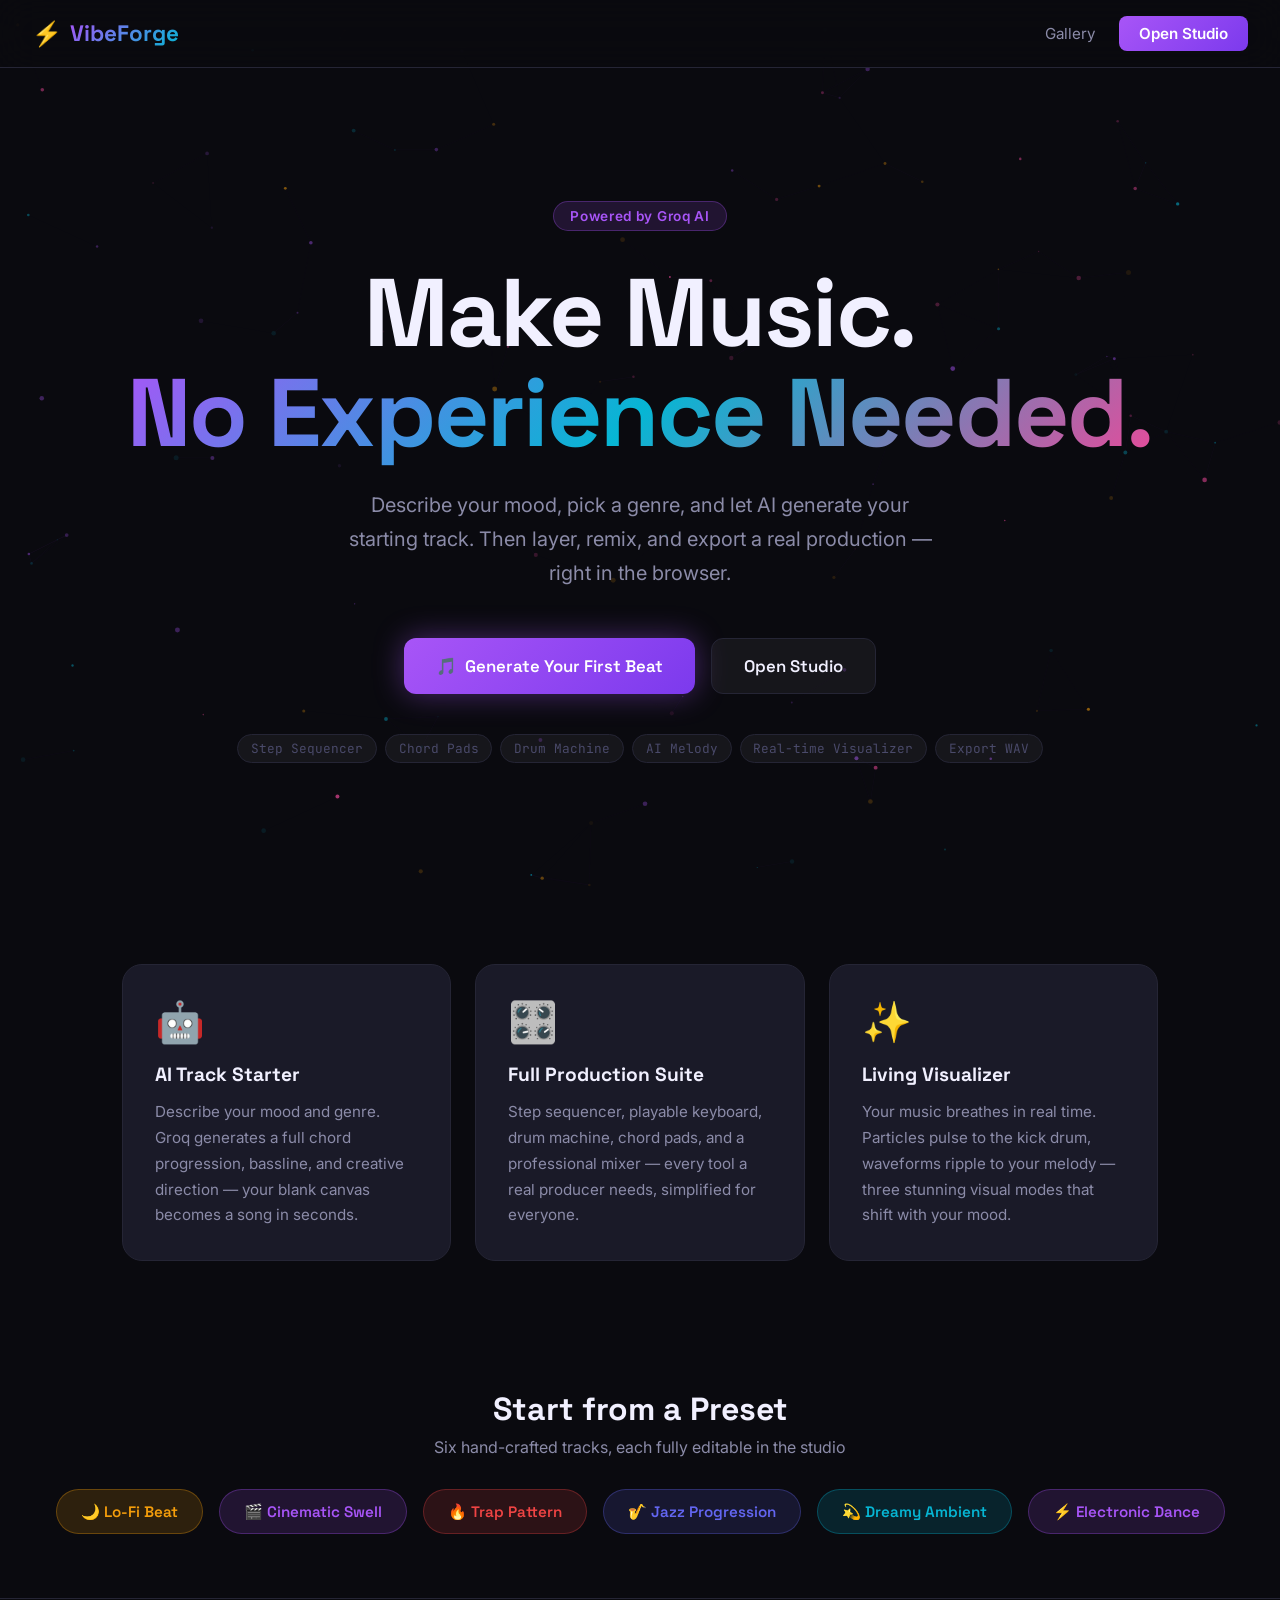
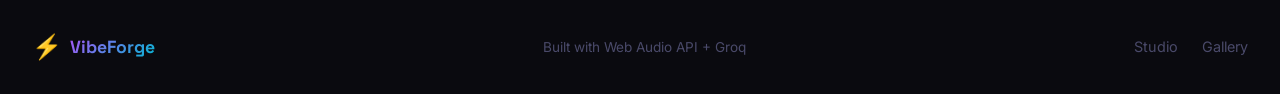
==== index.html @ 4c1724c3 "feat: VibeForge — AI-Powered Music Creation Studio Full browser-based music production environment w" ====
<!DOCTYPE html>
<html lang="en">
<head>
  <meta charset="UTF-8" />
  <meta name="viewport" content="width=device-width, initial-scale=1.0" />
  <title>VibeForge — AI-Powered Music Creation Studio</title>
  <link rel="preconnect" href="https://fonts.googleapis.com" />
  <link rel="preconnect" href="https://fonts.gstatic.com" crossorigin />
  <link href="https://fonts.googleapis.com/css2?family=Space+Grotesk:wght@400;500;600;700&family=Inter:wght@400;500;600&family=JetBrains+Mono:wght@400;600&display=swap" rel="stylesheet" />
  <link rel="stylesheet" href="css/landing.css" />
</head>
<body>
  <canvas id="bg-canvas"></canvas>

  <nav class="navbar">
    <div class="nav-logo">
      <span class="logo-icon">⚡</span>
      <span class="logo-text">VibeForge</span>
    </div>
    <div class="nav-links">
      <a href="gallery.html">Gallery</a>
      <a href="studio.html" class="btn-nav">Open Studio</a>
    </div>
  </nav>

  <section class="hero">
    <div class="hero-badge">Powered by Groq AI</div>
    <h1 class="hero-title">
      Make Music.<br/>
      <span class="gradient-text">No Experience Needed.</span>
    </h1>
    <p class="hero-subtitle">
      Describe your mood, pick a genre, and let AI generate your starting track.
      Then layer, remix, and export a real production — right in the browser.
    </p>
    <div class="hero-cta">
      <a href="studio.html?autoGenerate=true" class="btn-primary pulse-btn">
        <span class="btn-icon">🎵</span>
        Generate Your First Beat
      </a>
      <a href="studio.html" class="btn-secondary">Open Studio</a>
    </div>
    <div class="hero-tags">
      <span class="tag">Step Sequencer</span>
      <span class="tag">Chord Pads</span>
      <span class="tag">Drum Machine</span>
      <span class="tag">AI Melody</span>
      <span class="tag">Real-time Visualizer</span>
      <span class="tag">Export WAV</span>
    </div>
  </section>

  <section class="features">
    <div class="feature-card" data-delay="0">
      <div class="feature-icon">🤖</div>
      <h3>AI Track Starter</h3>
      <p>Describe your mood and genre. Groq generates a full chord progression, bassline, and creative direction — your blank canvas becomes a song in seconds.</p>
    </div>
    <div class="feature-card" data-delay="100">
      <div class="feature-icon">🎛️</div>
      <h3>Full Production Suite</h3>
      <p>Step sequencer, playable keyboard, drum machine, chord pads, and a professional mixer — every tool a real producer needs, simplified for everyone.</p>
    </div>
    <div class="feature-card" data-delay="200">
      <div class="feature-icon">✨</div>
      <h3>Living Visualizer</h3>
      <p>Your music breathes in real time. Particles pulse to the kick drum, waveforms ripple to your melody — three stunning visual modes that shift with your mood.</p>
    </div>
  </section>

  <section class="presets-preview">
    <h2>Start from a Preset</h2>
    <p class="section-sub">Six hand-crafted tracks, each fully editable in the studio</p>
    <div class="preset-pills">
      <a href="studio.html?preset=lofi" class="preset-pill amber">🌙 Lo-Fi Beat</a>
      <a href="studio.html?preset=cinematic" class="preset-pill violet">🎬 Cinematic Swell</a>
      <a href="studio.html?preset=trap" class="preset-pill red">🔥 Trap Pattern</a>
      <a href="studio.html?preset=jazz" class="preset-pill indigo">🎷 Jazz Progression</a>
      <a href="studio.html?preset=dreamy" class="preset-pill cyan">💫 Dreamy Ambient</a>
      <a href="studio.html?preset=edm" class="preset-pill purple">⚡ Electronic Dance</a>
    </div>
  </section>

  <footer class="footer">
    <div class="footer-logo">
      <span class="logo-icon">⚡</span>
      <span class="logo-text">VibeForge</span>
    </div>
    <p>Built with Web Audio API + Groq</p>
    <div class="footer-links">
      <a href="studio.html">Studio</a>
      <a href="gallery.html">Gallery</a>
    </div>
  </footer>

  <script src="js/landing.js"></script>
</body>
</html>
---- css/landing.css ----
:root {
  --bg-primary: #0A0A0F;
  --bg-surface: #12121A;
  --bg-elevated: #1A1A28;
  --border: #252535;
  --accent-purple: #A855F7;
  --accent-cyan: #06B6D4;
  --accent-amber: #F59E0B;
  --accent-pink: #EC4899;
  --text-primary: #F1F0FF;
  --text-secondary: #8B8BA8;
  --text-muted: #4A4A6A;
  --font-display: 'Space Grotesk', sans-serif;
  --font-body: 'Inter', sans-serif;
  --font-mono: 'JetBrains Mono', monospace;
}

* { margin: 0; padding: 0; box-sizing: border-box; }

html { scroll-behavior: smooth; }

body {
  font-family: var(--font-body);
  background: var(--bg-primary);
  color: var(--text-primary);
  min-height: 100vh;
  overflow-x: hidden;
}

#bg-canvas {
  position: fixed;
  inset: 0;
  z-index: 0;
  pointer-events: none;
}

/* NAVBAR */
.navbar {
  position: fixed;
  top: 0; left: 0; right: 0;
  z-index: 100;
  display: flex;
  align-items: center;
  justify-content: space-between;
  padding: 1rem 2rem;
  background: rgba(10,10,15,0.7);
  backdrop-filter: blur(20px);
  border-bottom: 1px solid var(--border);
}

.nav-logo {
  display: flex;
  align-items: center;
  gap: 0.5rem;
  font-family: var(--font-display);
  font-size: 1.4rem;
  font-weight: 700;
  color: var(--text-primary);
  text-decoration: none;
}

.logo-icon { font-size: 1.5rem; }
.logo-text { background: linear-gradient(135deg, var(--accent-purple), var(--accent-cyan)); -webkit-background-clip: text; -webkit-text-fill-color: transparent; background-clip: text; }

.nav-links {
  display: flex;
  align-items: center;
  gap: 1.5rem;
}

.nav-links a {
  color: var(--text-secondary);
  text-decoration: none;
  font-size: 0.95rem;
  transition: color 0.2s;
}

.nav-links a:hover { color: var(--text-primary); }

.btn-nav {
  background: linear-gradient(135deg, var(--accent-purple), #7C3AED) !important;
  color: white !important;
  padding: 0.5rem 1.25rem;
  border-radius: 8px;
  font-weight: 600;
  transition: opacity 0.2s, transform 0.2s !important;
}

.btn-nav:hover { opacity: 0.9; transform: translateY(-1px); }

/* HERO */
.hero {
  position: relative;
  z-index: 1;
  min-height: 100vh;
  display: flex;
  flex-direction: column;
  align-items: center;
  justify-content: center;
  text-align: center;
  padding: 8rem 2rem 4rem;
}

.hero-badge {
  display: inline-flex;
  align-items: center;
  gap: 0.4rem;
  background: rgba(168,85,247,0.15);
  border: 1px solid rgba(168,85,247,0.3);
  color: var(--accent-purple);
  padding: 0.35rem 1rem;
  border-radius: 100px;
  font-size: 0.85rem;
  font-weight: 600;
  margin-bottom: 2rem;
  letter-spacing: 0.05em;
}

.hero-title {
  font-family: var(--font-display);
  font-size: clamp(3rem, 8vw, 6rem);
  font-weight: 700;
  line-height: 1.05;
  margin-bottom: 1.5rem;
  letter-spacing: -0.02em;
}

.gradient-text {
  background: linear-gradient(135deg, var(--accent-purple) 0%, var(--accent-cyan) 50%, var(--accent-pink) 100%);
  -webkit-background-clip: text;
  -webkit-text-fill-color: transparent;
  background-clip: text;
}

.hero-subtitle {
  font-size: clamp(1rem, 2.5vw, 1.25rem);
  color: var(--text-secondary);
  max-width: 600px;
  line-height: 1.7;
  margin-bottom: 3rem;
}

.hero-cta {
  display: flex;
  gap: 1rem;
  flex-wrap: wrap;
  justify-content: center;
  margin-bottom: 2.5rem;
}

.btn-primary {
  display: inline-flex;
  align-items: center;
  gap: 0.5rem;
  background: linear-gradient(135deg, var(--accent-purple), #7C3AED);
  color: white;
  text-decoration: none;
  padding: 1rem 2rem;
  border-radius: 12px;
  font-size: 1.05rem;
  font-weight: 600;
  font-family: var(--font-display);
  transition: transform 0.2s, box-shadow 0.2s;
  box-shadow: 0 0 30px rgba(168,85,247,0.4);
}

.btn-primary:hover {
  transform: translateY(-2px);
  box-shadow: 0 0 50px rgba(168,85,247,0.6);
}

.pulse-btn {
  animation: pulse-glow 2s infinite;
}

@keyframes pulse-glow {
  0%, 100% { box-shadow: 0 0 30px rgba(168,85,247,0.4); }
  50% { box-shadow: 0 0 60px rgba(168,85,247,0.7); }
}

.btn-secondary {
  display: inline-flex;
  align-items: center;
  gap: 0.5rem;
  background: rgba(255,255,255,0.05);
  border: 1px solid var(--border);
  color: var(--text-primary);
  text-decoration: none;
  padding: 1rem 2rem;
  border-radius: 12px;
  font-size: 1.05rem;
  font-weight: 600;
  font-family: var(--font-display);
  transition: background 0.2s, border-color 0.2s;
}

.btn-secondary:hover {
  background: rgba(255,255,255,0.08);
  border-color: var(--accent-purple);
}

.hero-tags {
  display: flex;
  flex-wrap: wrap;
  gap: 0.5rem;
  justify-content: center;
}

.tag {
  background: rgba(255,255,255,0.05);
  border: 1px solid var(--border);
  color: var(--text-muted);
  padding: 0.3rem 0.8rem;
  border-radius: 100px;
  font-size: 0.8rem;
  font-family: var(--font-mono);
}

/* FEATURES */
.features {
  position: relative;
  z-index: 1;
  display: grid;
  grid-template-columns: repeat(auto-fit, minmax(280px, 1fr));
  gap: 1.5rem;
  max-width: 1100px;
  margin: 0 auto;
  padding: 4rem 2rem;
}

.feature-card {
  background: var(--bg-elevated);
  border: 1px solid var(--border);
  border-radius: 20px;
  padding: 2rem;
  transition: transform 0.3s, border-color 0.3s;
  animation: fadeUp 0.6s ease both;
}

.feature-card:hover {
  transform: translateY(-4px);
  border-color: var(--accent-purple);
}

.feature-icon {
  font-size: 2.5rem;
  margin-bottom: 1rem;
}

.feature-card h3 {
  font-family: var(--font-display);
  font-size: 1.2rem;
  font-weight: 700;
  margin-bottom: 0.75rem;
  color: var(--text-primary);
}

.feature-card p {
  color: var(--text-secondary);
  line-height: 1.7;
  font-size: 0.95rem;
}

/* PRESETS */
.presets-preview {
  position: relative;
  z-index: 1;
  text-align: center;
  padding: 4rem 2rem;
}

.presets-preview h2 {
  font-family: var(--font-display);
  font-size: 2rem;
  font-weight: 700;
  margin-bottom: 0.5rem;
}

.section-sub {
  color: var(--text-secondary);
  margin-bottom: 2rem;
}

.preset-pills {
  display: flex;
  flex-wrap: wrap;
  gap: 1rem;
  justify-content: center;
}

.preset-pill {
  text-decoration: none;
  padding: 0.75rem 1.5rem;
  border-radius: 100px;
  font-weight: 600;
  font-family: var(--font-display);
  border: 1px solid transparent;
  transition: transform 0.2s, box-shadow 0.2s;
  font-size: 0.95rem;
}

.preset-pill:hover { transform: translateY(-2px); }

.preset-pill.amber { background: rgba(245,158,11,0.15); border-color: rgba(245,158,11,0.3); color: #F59E0B; }
.preset-pill.violet { background: rgba(168,85,247,0.15); border-color: rgba(168,85,247,0.3); color: var(--accent-purple); }
.preset-pill.red { background: rgba(239,68,68,0.15); border-color: rgba(239,68,68,0.3); color: #EF4444; }
.preset-pill.indigo { background: rgba(99,102,241,0.15); border-color: rgba(99,102,241,0.3); color: #6366F1; }
.preset-pill.cyan { background: rgba(6,182,212,0.15); border-color: rgba(6,182,212,0.3); color: var(--accent-cyan); }
.preset-pill.purple { background: rgba(168,85,247,0.15); border-color: rgba(168,85,247,0.3); color: var(--accent-purple); }

/* FOOTER */
.footer {
  position: relative;
  z-index: 1;
  border-top: 1px solid var(--border);
  padding: 2rem;
  display: flex;
  align-items: center;
  justify-content: space-between;
  flex-wrap: wrap;
  gap: 1rem;
}

.footer-logo {
  display: flex;
  align-items: center;
  gap: 0.5rem;
  font-family: var(--font-display);
  font-weight: 700;
  font-size: 1.1rem;
}

.footer p { color: var(--text-muted); font-size: 0.85rem; }

.footer-links {
  display: flex;
  gap: 1.5rem;
}

.footer-links a {
  color: var(--text-muted);
  text-decoration: none;
  font-size: 0.9rem;
  transition: color 0.2s;
}

.footer-links a:hover { color: var(--text-primary); }

@keyframes fadeUp {
  from { opacity: 0; transform: translateY(20px); }
  to { opacity: 1; transform: translateY(0); }
}
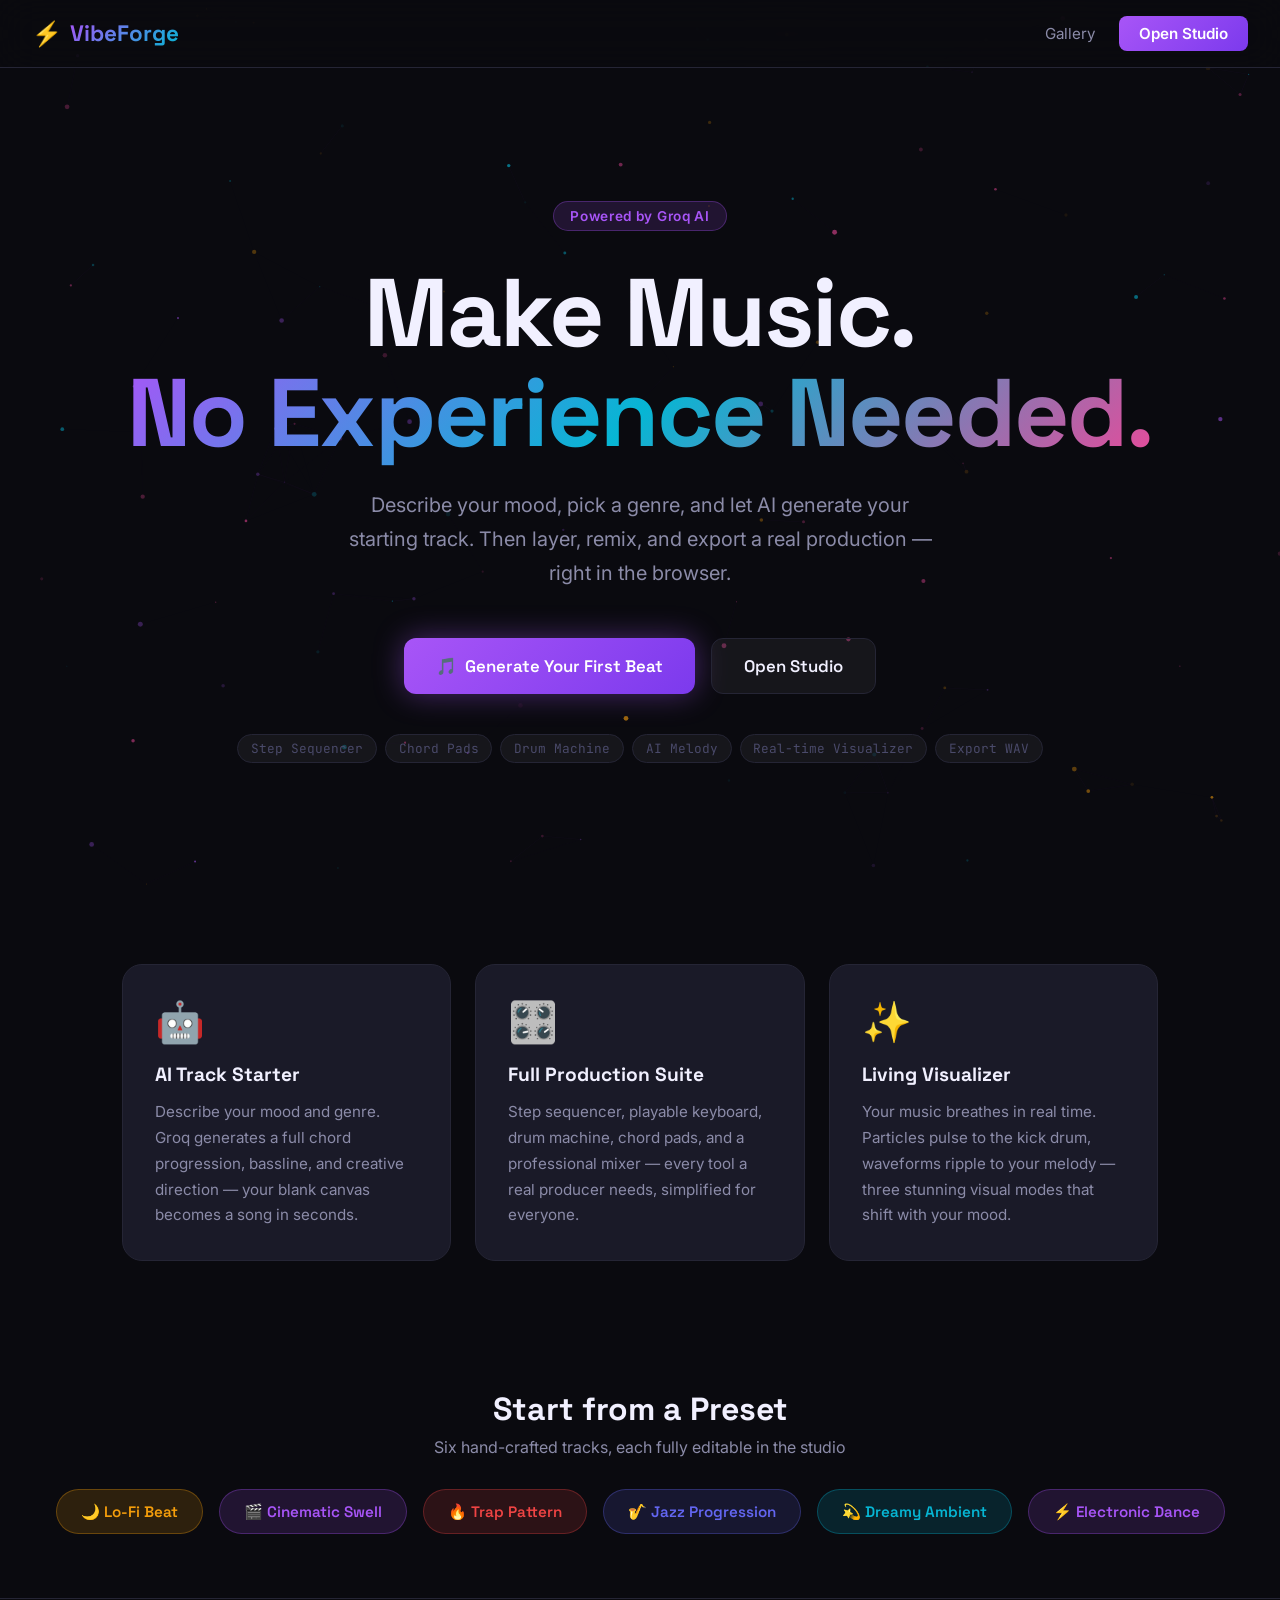
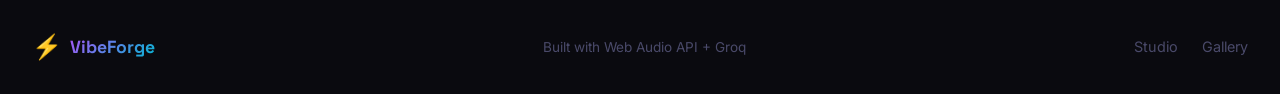
==== commit 97227468: "feat: polish, visual effects, README, config setup - BPM counter pulses on every quarter note - Step" ====
--- a/index.html
+++ b/index.html
@@ -93,6 +93,7 @@
     </div>
   </footer>
 
+  <script src="config.js" onerror="void 0"></script>
   <script src="js/landing.js"></script>
 </body>
 </html>
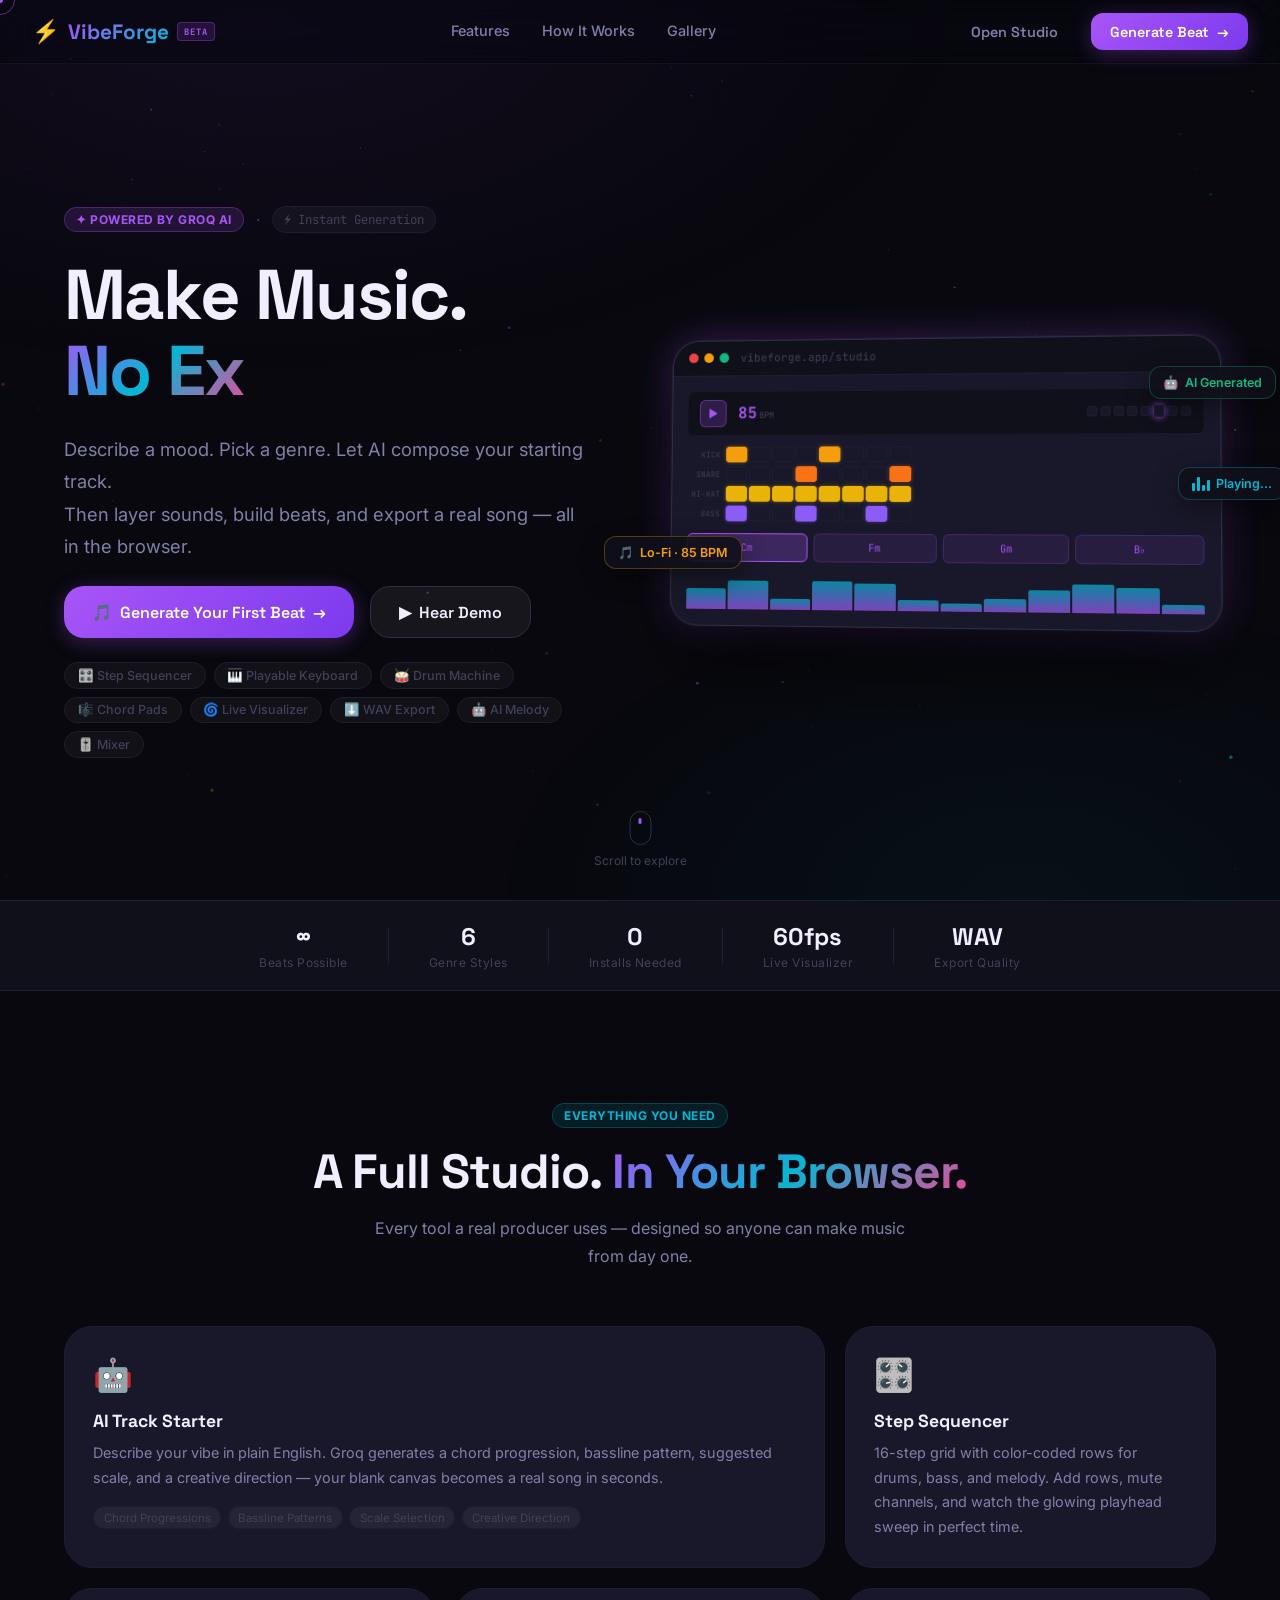
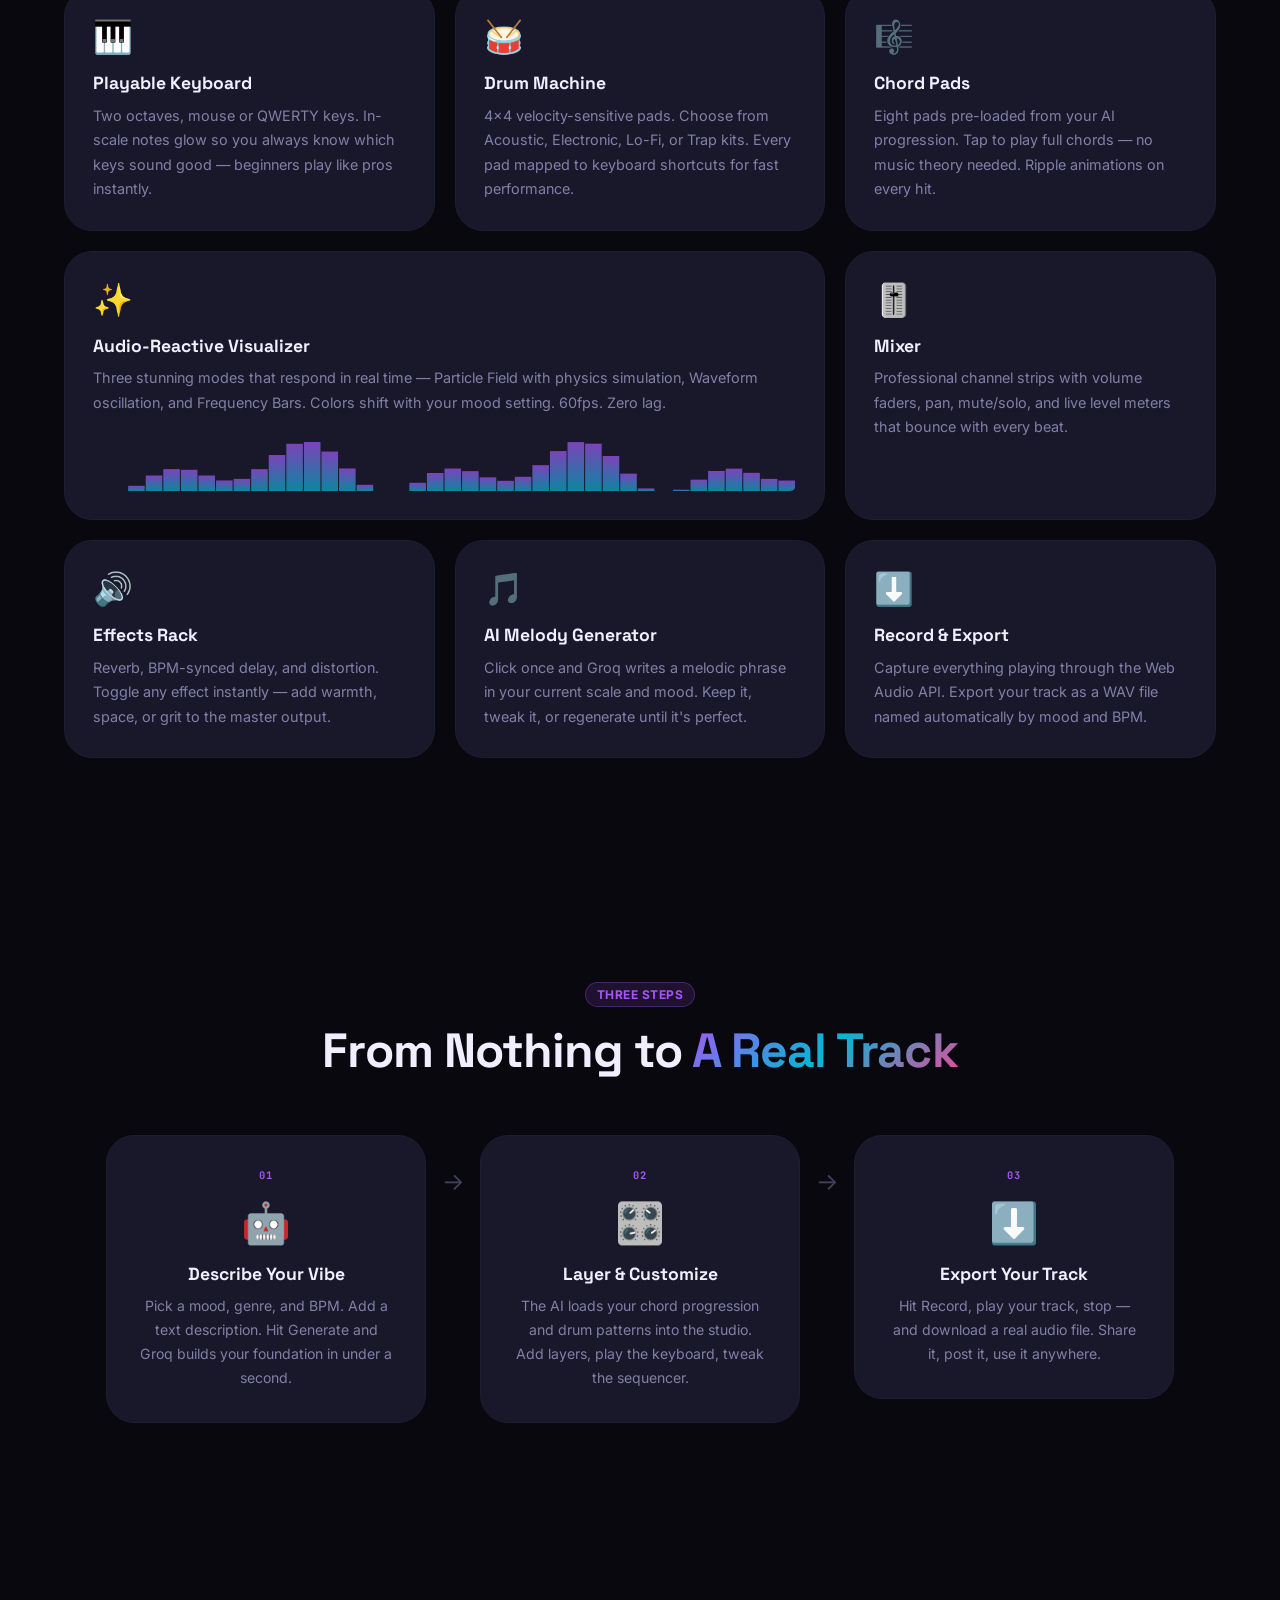
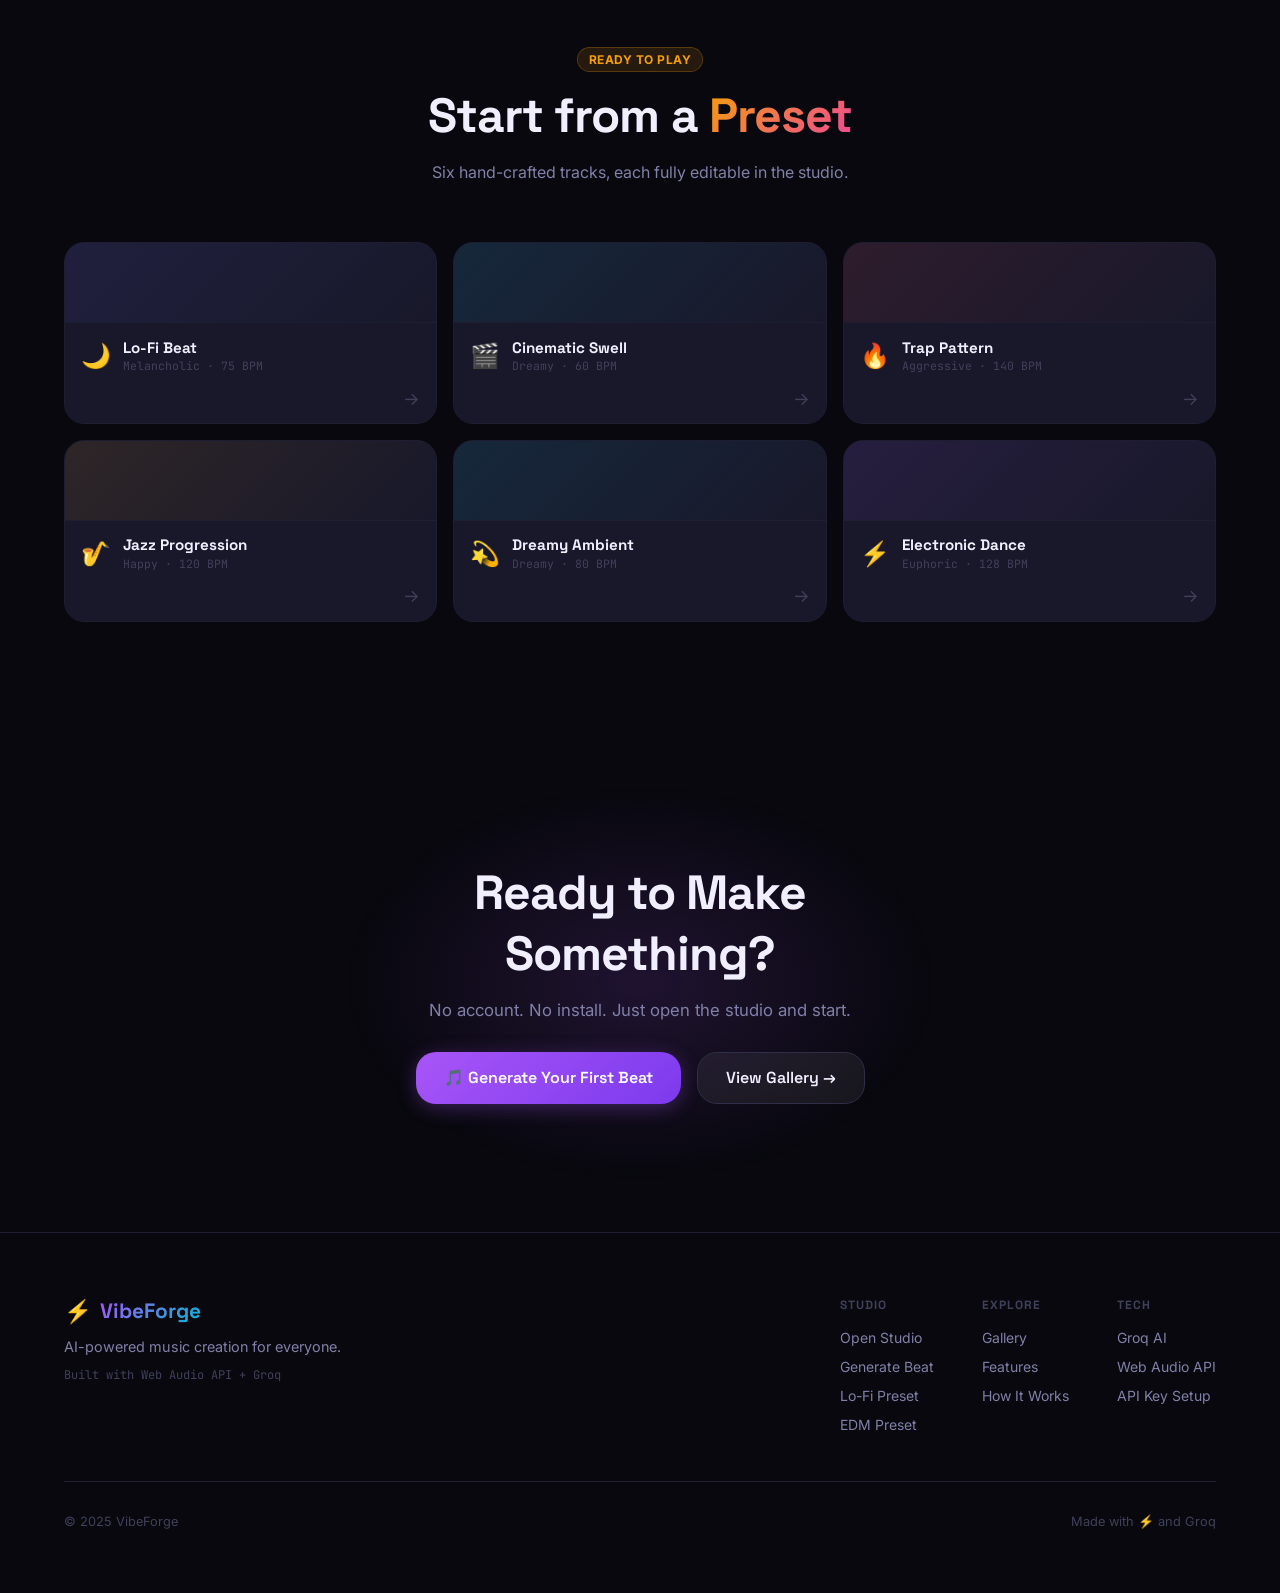
==== commit 2b509dbf: "Phase 2: Complete professional UI overhaul with all features - New modules: toast, arpeggiator, proj" ====
--- a/index.html
+++ b/index.html
@@ -4,92 +4,507 @@
   <meta charset="UTF-8" />
   <meta name="viewport" content="width=device-width, initial-scale=1.0" />
   <title>VibeForge — AI-Powered Music Creation Studio</title>
+  <meta name="description" content="Make music with AI. No experience needed. Generate beats, layer sounds, and export real tracks — all in the browser." />
   <link rel="preconnect" href="https://fonts.googleapis.com" />
   <link rel="preconnect" href="https://fonts.gstatic.com" crossorigin />
-  <link href="https://fonts.googleapis.com/css2?family=Space+Grotesk:wght@400;500;600;700&family=Inter:wght@400;500;600&family=JetBrains+Mono:wght@400;600&display=swap" rel="stylesheet" />
+  <link href="https://fonts.googleapis.com/css2?family=Space+Grotesk:wght@300;400;500;600;700&family=Inter:wght@300;400;500;600&family=JetBrains+Mono:wght@400;600&display=swap" rel="stylesheet" />
+  <link rel="stylesheet" href="css/global.css" />
   <link rel="stylesheet" href="css/landing.css" />
 </head>
 <body>
+  <!-- Cursor -->
+  <div class="cursor-dot" id="cursor-dot"></div>
+  <div class="cursor-ring" id="cursor-ring"></div>
+
+  <!-- Toast -->
+  <div id="toast-container"></div>
+
+  <!-- Background -->
   <canvas id="bg-canvas"></canvas>
-
-  <nav class="navbar">
-    <div class="nav-logo">
-      <span class="logo-icon">⚡</span>
+  <div class="bg-gradient-overlay"></div>
+
+  <!-- Navbar -->
+  <nav class="navbar" id="navbar">
+    <a href="index.html" class="nav-logo">
+      <div class="logo-mark">⚡</div>
       <span class="logo-text">VibeForge</span>
-    </div>
-    <div class="nav-links">
-      <a href="gallery.html">Gallery</a>
-      <a href="studio.html" class="btn-nav">Open Studio</a>
-    </div>
+      <span class="logo-badge">BETA</span>
+    </a>
+    <div class="nav-center">
+      <a href="#features" class="nav-link">Features</a>
+      <a href="#how-it-works" class="nav-link">How It Works</a>
+      <a href="gallery.html" class="nav-link">Gallery</a>
+    </div>
+    <div class="nav-right">
+      <a href="studio.html" class="btn btn-ghost nav-studio-link">Open Studio</a>
+      <a href="studio.html?autoGenerate=true" class="btn btn-primary">
+        <span>Generate Beat</span>
+        <span class="btn-arrow">→</span>
+      </a>
+    </div>
+    <button class="nav-mobile-toggle" id="nav-mobile-toggle">☰</button>
   </nav>
 
-  <section class="hero">
-    <div class="hero-badge">Powered by Groq AI</div>
-    <h1 class="hero-title">
-      Make Music.<br/>
-      <span class="gradient-text">No Experience Needed.</span>
-    </h1>
-    <p class="hero-subtitle">
-      Describe your mood, pick a genre, and let AI generate your starting track.
-      Then layer, remix, and export a real production — right in the browser.
-    </p>
-    <div class="hero-cta">
-      <a href="studio.html?autoGenerate=true" class="btn-primary pulse-btn">
-        <span class="btn-icon">🎵</span>
-        Generate Your First Beat
-      </a>
-      <a href="studio.html" class="btn-secondary">Open Studio</a>
-    </div>
-    <div class="hero-tags">
-      <span class="tag">Step Sequencer</span>
-      <span class="tag">Chord Pads</span>
-      <span class="tag">Drum Machine</span>
-      <span class="tag">AI Melody</span>
-      <span class="tag">Real-time Visualizer</span>
-      <span class="tag">Export WAV</span>
+  <!-- Mobile menu -->
+  <div class="mobile-menu" id="mobile-menu">
+    <a href="#features">Features</a>
+    <a href="#how-it-works">How It Works</a>
+    <a href="gallery.html">Gallery</a>
+    <a href="studio.html">Open Studio</a>
+    <a href="studio.html?autoGenerate=true" class="btn btn-primary w-full">Generate Your First Beat</a>
+  </div>
+
+  <!-- HERO -->
+  <section class="hero" id="hero">
+    <div class="hero-content">
+      <div class="hero-eyebrow">
+        <span class="badge badge-purple">✦ Powered by Groq AI</span>
+        <span class="hero-divider">·</span>
+        <span class="hero-stat-pill">⚡ Instant Generation</span>
+      </div>
+
+      <h1 class="hero-title">
+        Make Music.<br/>
+        <span class="gradient-text typing-text" id="typing-text">No Experience Needed.</span>
+      </h1>
+
+      <p class="hero-subtitle">
+        Describe a mood. Pick a genre. Let AI compose your starting track.<br/>
+        Then layer sounds, build beats, and export a real song — all in the browser.
+      </p>
+
+      <div class="hero-actions">
+        <a href="studio.html?autoGenerate=true" class="btn btn-primary btn-hero">
+          <span class="btn-glow"></span>
+          <span class="btn-icon">🎵</span>
+          Generate Your First Beat
+          <span class="btn-arrow">→</span>
+        </a>
+        <button class="btn btn-secondary btn-hero" id="hero-play-demo">
+          <span>▶</span> Hear Demo
+        </button>
+      </div>
+
+      <div class="hero-tags">
+        <span class="hero-tag">🎛️ Step Sequencer</span>
+        <span class="hero-tag">🎹 Playable Keyboard</span>
+        <span class="hero-tag">🥁 Drum Machine</span>
+        <span class="hero-tag">🎼 Chord Pads</span>
+        <span class="hero-tag">🌀 Live Visualizer</span>
+        <span class="hero-tag">⬇️ WAV Export</span>
+        <span class="hero-tag">🤖 AI Melody</span>
+        <span class="hero-tag">🎚️ Mixer</span>
+      </div>
+    </div>
+
+    <!-- Studio Preview Mockup -->
+    <div class="hero-preview" id="hero-preview">
+      <div class="preview-frame">
+        <div class="preview-bar">
+          <div class="preview-dots">
+            <span></span><span></span><span></span>
+          </div>
+          <span class="preview-url">vibeforge.app/studio</span>
+        </div>
+        <div class="preview-studio">
+          <!-- Mini transport -->
+          <div class="mock-transport">
+            <div class="mock-play-btn">▶</div>
+            <div class="mock-bpm">
+              <span class="mock-bpm-num">85</span>
+              <span class="mock-bpm-unit">BPM</span>
+            </div>
+            <div class="mock-steps">
+              <div class="mock-step active"></div>
+              <div class="mock-step"></div>
+              <div class="mock-step active"></div>
+              <div class="mock-step"></div>
+              <div class="mock-step active" id="mock-current"></div>
+              <div class="mock-step active"></div>
+              <div class="mock-step"></div>
+              <div class="mock-step active"></div>
+            </div>
+          </div>
+          <!-- Mini sequencer -->
+          <div class="mock-seq">
+            <div class="mock-row" data-label="KICK">
+              <div class="mock-cells">
+                <div class="mc on amber"></div><div class="mc"></div><div class="mc"></div><div class="mc"></div>
+                <div class="mc on amber"></div><div class="mc"></div><div class="mc"></div><div class="mc"></div>
+              </div>
+            </div>
+            <div class="mock-row" data-label="SNARE">
+              <div class="mock-cells">
+                <div class="mc"></div><div class="mc"></div><div class="mc"></div><div class="mc on orange"></div>
+                <div class="mc"></div><div class="mc"></div><div class="mc"></div><div class="mc on orange"></div>
+              </div>
+            </div>
+            <div class="mock-row" data-label="HI-HAT">
+              <div class="mock-cells">
+                <div class="mc on yellow"></div><div class="mc on yellow"></div><div class="mc on yellow"></div><div class="mc on yellow"></div>
+                <div class="mc on yellow"></div><div class="mc on yellow"></div><div class="mc on yellow"></div><div class="mc on yellow"></div>
+              </div>
+            </div>
+            <div class="mock-row" data-label="BASS">
+              <div class="mock-cells">
+                <div class="mc on violet"></div><div class="mc"></div><div class="mc"></div><div class="mc on violet"></div>
+                <div class="mc"></div><div class="mc"></div><div class="mc on violet"></div><div class="mc"></div>
+              </div>
+            </div>
+          </div>
+          <!-- Mini chord pads -->
+          <div class="mock-chords">
+            <div class="mock-chord active-chord">Cm</div>
+            <div class="mock-chord">Fm</div>
+            <div class="mock-chord">Gm</div>
+            <div class="mock-chord">B♭</div>
+          </div>
+          <!-- Mini visualizer bar -->
+          <div class="mock-viz">
+            <div class="mock-viz-bar" style="height:60%"></div>
+            <div class="mock-viz-bar" style="height:80%"></div>
+            <div class="mock-viz-bar" style="height:40%"></div>
+            <div class="mock-viz-bar" style="height:90%"></div>
+            <div class="mock-viz-bar" style="height:55%"></div>
+            <div class="mock-viz-bar" style="height:70%"></div>
+            <div class="mock-viz-bar" style="height:30%"></div>
+            <div class="mock-viz-bar" style="height:85%"></div>
+            <div class="mock-viz-bar" style="height:50%"></div>
+            <div class="mock-viz-bar" style="height:65%"></div>
+            <div class="mock-viz-bar" style="height:45%"></div>
+            <div class="mock-viz-bar" style="height:75%"></div>
+          </div>
+        </div>
+      </div>
+      <!-- Floating badges -->
+      <div class="float-badge float-1">
+        <span>🤖</span> AI Generated
+      </div>
+      <div class="float-badge float-2">
+        <span>🎵</span> Lo-Fi · 85 BPM
+      </div>
+      <div class="float-badge float-3">
+        <div class="float-eq">
+          <span></span><span></span><span></span><span></span>
+        </div>
+        Playing...
+      </div>
+    </div>
+
+    <!-- Scroll indicator -->
+    <div class="scroll-indicator">
+      <div class="scroll-mouse">
+        <div class="scroll-wheel"></div>
+      </div>
+      <span>Scroll to explore</span>
     </div>
   </section>
 
-  <section class="features">
-    <div class="feature-card" data-delay="0">
-      <div class="feature-icon">🤖</div>
-      <h3>AI Track Starter</h3>
-      <p>Describe your mood and genre. Groq generates a full chord progression, bassline, and creative direction — your blank canvas becomes a song in seconds.</p>
-    </div>
-    <div class="feature-card" data-delay="100">
-      <div class="feature-icon">🎛️</div>
-      <h3>Full Production Suite</h3>
-      <p>Step sequencer, playable keyboard, drum machine, chord pads, and a professional mixer — every tool a real producer needs, simplified for everyone.</p>
-    </div>
-    <div class="feature-card" data-delay="200">
-      <div class="feature-icon">✨</div>
-      <h3>Living Visualizer</h3>
-      <p>Your music breathes in real time. Particles pulse to the kick drum, waveforms ripple to your melody — three stunning visual modes that shift with your mood.</p>
+  <!-- STATS BAR -->
+  <div class="stats-bar">
+    <div class="stat-item">
+      <span class="stat-num">∞</span>
+      <span class="stat-label">Beats Possible</span>
+    </div>
+    <div class="stat-divider"></div>
+    <div class="stat-item">
+      <span class="stat-num">6</span>
+      <span class="stat-label">Genre Styles</span>
+    </div>
+    <div class="stat-divider"></div>
+    <div class="stat-item">
+      <span class="stat-num">0</span>
+      <span class="stat-label">Installs Needed</span>
+    </div>
+    <div class="stat-divider"></div>
+    <div class="stat-item">
+      <span class="stat-num">60fps</span>
+      <span class="stat-label">Live Visualizer</span>
+    </div>
+    <div class="stat-divider"></div>
+    <div class="stat-item">
+      <span class="stat-num">WAV</span>
+      <span class="stat-label">Export Quality</span>
+    </div>
+  </div>
+
+  <!-- FEATURES -->
+  <section class="features-section" id="features">
+    <div class="section-header">
+      <span class="badge badge-cyan">Everything You Need</span>
+      <h2 class="section-title">A Full Studio. <span class="gradient-text">In Your Browser.</span></h2>
+      <p class="section-sub">Every tool a real producer uses — designed so anyone can make music from day one.</p>
+    </div>
+
+    <div class="features-grid">
+      <div class="feature-card feature-large" data-animate>
+        <div class="feature-card-bg" style="--c:#A855F7"></div>
+        <div class="feature-icon-wrap">
+          <div class="feature-icon">🤖</div>
+        </div>
+        <h3>AI Track Starter</h3>
+        <p>Describe your vibe in plain English. Groq generates a chord progression, bassline pattern, suggested scale, and a creative direction — your blank canvas becomes a real song in seconds.</p>
+        <div class="feature-tags">
+          <span>Chord Progressions</span>
+          <span>Bassline Patterns</span>
+          <span>Scale Selection</span>
+          <span>Creative Direction</span>
+        </div>
+      </div>
+
+      <div class="feature-card" data-animate>
+        <div class="feature-card-bg" style="--c:#F59E0B"></div>
+        <div class="feature-icon">🎛️</div>
+        <h3>Step Sequencer</h3>
+        <p>16-step grid with color-coded rows for drums, bass, and melody. Add rows, mute channels, and watch the glowing playhead sweep in perfect time.</p>
+      </div>
+
+      <div class="feature-card" data-animate>
+        <div class="feature-card-bg" style="--c:#06B6D4"></div>
+        <div class="feature-icon">🎹</div>
+        <h3>Playable Keyboard</h3>
+        <p>Two octaves, mouse or QWERTY keys. In-scale notes glow so you always know which keys sound good — beginners play like pros instantly.</p>
+      </div>
+
+      <div class="feature-card" data-animate>
+        <div class="feature-card-bg" style="--c:#F59E0B"></div>
+        <div class="feature-icon">🥁</div>
+        <h3>Drum Machine</h3>
+        <p>4×4 velocity-sensitive pads. Choose from Acoustic, Electronic, Lo-Fi, or Trap kits. Every pad mapped to keyboard shortcuts for fast performance.</p>
+      </div>
+
+      <div class="feature-card" data-animate>
+        <div class="feature-card-bg" style="--c:#A855F7"></div>
+        <div class="feature-icon">🎼</div>
+        <h3>Chord Pads</h3>
+        <p>Eight pads pre-loaded from your AI progression. Tap to play full chords — no music theory needed. Ripple animations on every hit.</p>
+      </div>
+
+      <div class="feature-card feature-large" data-animate>
+        <div class="feature-card-bg" style="--c:#06B6D4"></div>
+        <div class="feature-icon-wrap">
+          <div class="feature-icon">✨</div>
+        </div>
+        <h3>Audio-Reactive Visualizer</h3>
+        <p>Three stunning modes that respond in real time — Particle Field with physics simulation, Waveform oscillation, and Frequency Bars. Colors shift with your mood setting. 60fps. Zero lag.</p>
+        <div class="feature-viz-preview">
+          <canvas id="feature-viz-canvas"></canvas>
+        </div>
+      </div>
+
+      <div class="feature-card" data-animate>
+        <div class="feature-card-bg" style="--c:#EC4899"></div>
+        <div class="feature-icon">🎚️</div>
+        <h3>Mixer</h3>
+        <p>Professional channel strips with volume faders, pan, mute/solo, and live level meters that bounce with every beat.</p>
+      </div>
+
+      <div class="feature-card" data-animate>
+        <div class="feature-card-bg" style="--c:#10B981"></div>
+        <div class="feature-icon">🔊</div>
+        <h3>Effects Rack</h3>
+        <p>Reverb, BPM-synced delay, and distortion. Toggle any effect instantly — add warmth, space, or grit to the master output.</p>
+      </div>
+
+      <div class="feature-card" data-animate>
+        <div class="feature-card-bg" style="--c:#6366F1"></div>
+        <div class="feature-icon">🎵</div>
+        <h3>AI Melody Generator</h3>
+        <p>Click once and Groq writes a melodic phrase in your current scale and mood. Keep it, tweak it, or regenerate until it's perfect.</p>
+      </div>
+
+      <div class="feature-card" data-animate>
+        <div class="feature-card-bg" style="--c:#EC4899"></div>
+        <div class="feature-icon">⬇️</div>
+        <h3>Record & Export</h3>
+        <p>Capture everything playing through the Web Audio API. Export your track as a WAV file named automatically by mood and BPM.</p>
+      </div>
     </div>
   </section>
 
-  <section class="presets-preview">
-    <h2>Start from a Preset</h2>
-    <p class="section-sub">Six hand-crafted tracks, each fully editable in the studio</p>
-    <div class="preset-pills">
-      <a href="studio.html?preset=lofi" class="preset-pill amber">🌙 Lo-Fi Beat</a>
-      <a href="studio.html?preset=cinematic" class="preset-pill violet">🎬 Cinematic Swell</a>
-      <a href="studio.html?preset=trap" class="preset-pill red">🔥 Trap Pattern</a>
-      <a href="studio.html?preset=jazz" class="preset-pill indigo">🎷 Jazz Progression</a>
-      <a href="studio.html?preset=dreamy" class="preset-pill cyan">💫 Dreamy Ambient</a>
-      <a href="studio.html?preset=edm" class="preset-pill purple">⚡ Electronic Dance</a>
+  <!-- HOW IT WORKS -->
+  <section class="how-section" id="how-it-works">
+    <div class="section-header">
+      <span class="badge badge-purple">Three Steps</span>
+      <h2 class="section-title">From Nothing to <span class="gradient-text">A Real Track</span></h2>
+    </div>
+    <div class="steps-row">
+      <div class="step-card" data-animate>
+        <div class="step-num">01</div>
+        <div class="step-icon">🤖</div>
+        <h3>Describe Your Vibe</h3>
+        <p>Pick a mood, genre, and BPM. Add a text description. Hit Generate and Groq builds your foundation in under a second.</p>
+      </div>
+      <div class="step-arrow">→</div>
+      <div class="step-card" data-animate>
+        <div class="step-num">02</div>
+        <div class="step-icon">🎛️</div>
+        <h3>Layer & Customize</h3>
+        <p>The AI loads your chord progression and drum patterns into the studio. Add layers, play the keyboard, tweak the sequencer.</p>
+      </div>
+      <div class="step-arrow">→</div>
+      <div class="step-card" data-animate>
+        <div class="step-num">03</div>
+        <div class="step-icon">⬇️</div>
+        <h3>Export Your Track</h3>
+        <p>Hit Record, play your track, stop — and download a real audio file. Share it, post it, use it anywhere.</p>
+      </div>
     </div>
   </section>
 
+  <!-- PRESETS -->
+  <section class="presets-section">
+    <div class="section-header">
+      <span class="badge badge-amber">Ready to Play</span>
+      <h2 class="section-title">Start from a <span class="gradient-text-warm">Preset</span></h2>
+      <p class="section-sub">Six hand-crafted tracks, each fully editable in the studio.</p>
+    </div>
+    <div class="presets-grid">
+      <a href="studio.html?preset=lofi" class="preset-card" data-animate>
+        <div class="preset-visual" style="--c:#6366F1">
+          <div class="preset-bars">
+            <span></span><span></span><span></span><span></span><span></span><span></span>
+          </div>
+        </div>
+        <div class="preset-info">
+          <div class="preset-emoji">🌙</div>
+          <div>
+            <div class="preset-name">Lo-Fi Beat</div>
+            <div class="preset-meta">Melancholic · 75 BPM</div>
+          </div>
+        </div>
+        <div class="preset-arrow">→</div>
+      </a>
+      <a href="studio.html?preset=cinematic" class="preset-card" data-animate>
+        <div class="preset-visual" style="--c:#06B6D4">
+          <div class="preset-bars">
+            <span></span><span></span><span></span><span></span><span></span><span></span>
+          </div>
+        </div>
+        <div class="preset-info">
+          <div class="preset-emoji">🎬</div>
+          <div>
+            <div class="preset-name">Cinematic Swell</div>
+            <div class="preset-meta">Dreamy · 60 BPM</div>
+          </div>
+        </div>
+        <div class="preset-arrow">→</div>
+      </a>
+      <a href="studio.html?preset=trap" class="preset-card" data-animate>
+        <div class="preset-visual" style="--c:#EF4444">
+          <div class="preset-bars">
+            <span></span><span></span><span></span><span></span><span></span><span></span>
+          </div>
+        </div>
+        <div class="preset-info">
+          <div class="preset-emoji">🔥</div>
+          <div>
+            <div class="preset-name">Trap Pattern</div>
+            <div class="preset-meta">Aggressive · 140 BPM</div>
+          </div>
+        </div>
+        <div class="preset-arrow">→</div>
+      </a>
+      <a href="studio.html?preset=jazz" class="preset-card" data-animate>
+        <div class="preset-visual" style="--c:#F59E0B">
+          <div class="preset-bars">
+            <span></span><span></span><span></span><span></span><span></span><span></span>
+          </div>
+        </div>
+        <div class="preset-info">
+          <div class="preset-emoji">🎷</div>
+          <div>
+            <div class="preset-name">Jazz Progression</div>
+            <div class="preset-meta">Happy · 120 BPM</div>
+          </div>
+        </div>
+        <div class="preset-arrow">→</div>
+      </a>
+      <a href="studio.html?preset=dreamy" class="preset-card" data-animate>
+        <div class="preset-visual" style="--c:#06B6D4">
+          <div class="preset-bars">
+            <span></span><span></span><span></span><span></span><span></span><span></span>
+          </div>
+        </div>
+        <div class="preset-info">
+          <div class="preset-emoji">💫</div>
+          <div>
+            <div class="preset-name">Dreamy Ambient</div>
+            <div class="preset-meta">Dreamy · 80 BPM</div>
+          </div>
+        </div>
+        <div class="preset-arrow">→</div>
+      </a>
+      <a href="studio.html?preset=edm" class="preset-card" data-animate>
+        <div class="preset-visual" style="--c:#A855F7">
+          <div class="preset-bars">
+            <span></span><span></span><span></span><span></span><span></span><span></span>
+          </div>
+        </div>
+        <div class="preset-info">
+          <div class="preset-emoji">⚡</div>
+          <div>
+            <div class="preset-name">Electronic Dance</div>
+            <div class="preset-meta">Euphoric · 128 BPM</div>
+          </div>
+        </div>
+        <div class="preset-arrow">→</div>
+      </a>
+    </div>
+  </section>
+
+  <!-- CTA -->
+  <section class="cta-section">
+    <div class="cta-glow"></div>
+    <div class="cta-content" data-animate>
+      <h2>Ready to Make Something?</h2>
+      <p>No account. No install. Just open the studio and start.</p>
+      <div class="cta-actions">
+        <a href="studio.html?autoGenerate=true" class="btn btn-primary btn-hero">
+          <span class="btn-glow"></span>
+          🎵 Generate Your First Beat
+        </a>
+        <a href="gallery.html" class="btn btn-secondary btn-hero">View Gallery →</a>
+      </div>
+    </div>
+  </section>
+
+  <!-- FOOTER -->
   <footer class="footer">
-    <div class="footer-logo">
-      <span class="logo-icon">⚡</span>
-      <span class="logo-text">VibeForge</span>
-    </div>
-    <p>Built with Web Audio API + Groq</p>
-    <div class="footer-links">
-      <a href="studio.html">Studio</a>
-      <a href="gallery.html">Gallery</a>
+    <div class="footer-top">
+      <div class="footer-brand">
+        <div class="nav-logo">
+          <div class="logo-mark">⚡</div>
+          <span class="logo-text">VibeForge</span>
+        </div>
+        <p>AI-powered music creation for everyone.</p>
+        <div class="footer-built">Built with Web Audio API + Groq</div>
+      </div>
+      <div class="footer-links-group">
+        <div class="footer-col">
+          <div class="footer-col-title">Studio</div>
+          <a href="studio.html">Open Studio</a>
+          <a href="studio.html?autoGenerate=true">Generate Beat</a>
+          <a href="studio.html?preset=lofi">Lo-Fi Preset</a>
+          <a href="studio.html?preset=edm">EDM Preset</a>
+        </div>
+        <div class="footer-col">
+          <div class="footer-col-title">Explore</div>
+          <a href="gallery.html">Gallery</a>
+          <a href="#features">Features</a>
+          <a href="#how-it-works">How It Works</a>
+        </div>
+        <div class="footer-col">
+          <div class="footer-col-title">Tech</div>
+          <a href="https://console.groq.com" target="_blank">Groq AI</a>
+          <a href="https://developer.mozilla.org/en-US/docs/Web/API/Web_Audio_API" target="_blank">Web Audio API</a>
+          <a href="config.example.js">API Key Setup</a>
+        </div>
+      </div>
+    </div>
+    <div class="footer-bottom">
+      <span>© 2025 VibeForge</span>
+      <span>Made with ⚡ and Groq</span>
     </div>
   </footer>
 
--- a/css/global.css
+++ b/css/global.css
@@ -0,0 +1,292 @@
+/* VibeForge Global Design System */
+:root {
+  --bg-primary: #08080E;
+  --bg-surface: #10101A;
+  --bg-elevated: #18182A;
+  --bg-modal: #1C1C2E;
+  --border: #1E1E32;
+  --border-bright: #2E2E48;
+
+  --accent-purple: #A855F7;
+  --accent-purple-dim: #7C3AED;
+  --accent-cyan: #06B6D4;
+  --accent-amber: #F59E0B;
+  --accent-pink: #EC4899;
+  --accent-green: #10B981;
+  --accent-red: #EF4444;
+
+  --text-primary: #F0EEFF;
+  --text-secondary: #8080A8;
+  --text-muted: #40405A;
+  --text-active: #A855F7;
+
+  --font-display: 'Space Grotesk', sans-serif;
+  --font-body: 'Inter', sans-serif;
+  --font-mono: 'JetBrains Mono', monospace;
+
+  --radius-sm: 6px;
+  --radius-md: 12px;
+  --radius-lg: 20px;
+  --radius-xl: 28px;
+
+  --shadow-glow-purple: 0 0 40px rgba(168,85,247,0.3);
+  --shadow-glow-cyan: 0 0 40px rgba(6,182,212,0.3);
+  --shadow-card: 0 4px 24px rgba(0,0,0,0.5);
+
+  --transition-fast: 0.1s ease;
+  --transition-base: 0.2s ease;
+  --transition-slow: 0.4s ease;
+  --transition-spring: 0.3s cubic-bezier(0.34, 1.56, 0.64, 1);
+}
+
+/* RESET */
+*, *::before, *::after { margin: 0; padding: 0; box-sizing: border-box; }
+html { scroll-behavior: smooth; }
+body {
+  font-family: var(--font-body);
+  background: var(--bg-primary);
+  color: var(--text-primary);
+  -webkit-font-smoothing: antialiased;
+  -moz-osx-font-smoothing: grayscale;
+}
+
+/* SCROLLBAR */
+::-webkit-scrollbar { width: 4px; height: 4px; }
+::-webkit-scrollbar-track { background: transparent; }
+::-webkit-scrollbar-thumb { background: var(--border-bright); border-radius: 2px; }
+::-webkit-scrollbar-thumb:hover { background: var(--accent-purple); }
+
+/* SELECTION */
+::selection { background: rgba(168,85,247,0.3); color: var(--text-primary); }
+
+/* FOCUS */
+:focus-visible { outline: 2px solid var(--accent-purple); outline-offset: 2px; }
+
+/* LINKS */
+a { color: inherit; text-decoration: none; }
+
+/* GRADIENT TEXT */
+.gradient-text {
+  background: linear-gradient(135deg, #A855F7 0%, #06B6D4 50%, #EC4899 100%);
+  -webkit-background-clip: text;
+  -webkit-text-fill-color: transparent;
+  background-clip: text;
+}
+
+.gradient-text-warm {
+  background: linear-gradient(135deg, #F59E0B, #EC4899);
+  -webkit-background-clip: text;
+  -webkit-text-fill-color: transparent;
+  background-clip: text;
+}
+
+/* GLASS */
+.glass {
+  background: rgba(16,16,26,0.7);
+  backdrop-filter: blur(20px) saturate(1.5);
+  -webkit-backdrop-filter: blur(20px) saturate(1.5);
+  border: 1px solid var(--border);
+}
+
+.glass-bright {
+  background: rgba(24,24,42,0.8);
+  backdrop-filter: blur(20px);
+  border: 1px solid var(--border-bright);
+}
+
+/* ANIMATIONS */
+@keyframes fadeIn { from { opacity: 0; } to { opacity: 1; } }
+@keyframes fadeUp { from { opacity: 0; transform: translateY(24px); } to { opacity: 1; transform: translateY(0); } }
+@keyframes fadeDown { from { opacity: 0; transform: translateY(-16px); } to { opacity: 1; transform: translateY(0); } }
+@keyframes scaleIn { from { opacity: 0; transform: scale(0.92); } to { opacity: 1; transform: scale(1); } }
+@keyframes slideRight { from { opacity: 0; transform: translateX(-20px); } to { opacity: 1; transform: translateX(0); } }
+@keyframes spin { to { transform: rotate(360deg); } }
+@keyframes pulse { 0%, 100% { opacity: 1; } 50% { opacity: 0.5; } }
+@keyframes float {
+  0%, 100% { transform: translateY(0px); }
+  50% { transform: translateY(-10px); }
+}
+@keyframes shimmer {
+  0% { background-position: -200% center; }
+  100% { background-position: 200% center; }
+}
+@keyframes glow-pulse {
+  0%, 100% { box-shadow: 0 0 20px rgba(168,85,247,0.3); }
+  50% { box-shadow: 0 0 50px rgba(168,85,247,0.6), 0 0 100px rgba(168,85,247,0.2); }
+}
+@keyframes ripple {
+  0% { transform: translate(-50%,-50%) scale(0); opacity: 1; }
+  100% { transform: translate(-50%,-50%) scale(3); opacity: 0; }
+}
+@keyframes bounce-in {
+  0% { transform: scale(0.3); opacity: 0; }
+  50% { transform: scale(1.05); }
+  70% { transform: scale(0.95); }
+  100% { transform: scale(1); opacity: 1; }
+}
+
+/* TOAST */
+#toast-container {
+  position: fixed;
+  bottom: 24px;
+  right: 24px;
+  z-index: 9999;
+  display: flex;
+  flex-direction: column;
+  gap: 8px;
+  pointer-events: none;
+}
+
+.toast {
+  background: var(--bg-elevated);
+  border: 1px solid var(--border-bright);
+  color: var(--text-primary);
+  padding: 0.7rem 1.1rem;
+  border-radius: var(--radius-md);
+  font-size: 0.875rem;
+  font-family: var(--font-body);
+  display: flex;
+  align-items: center;
+  gap: 0.6rem;
+  animation: slideToast 0.3s cubic-bezier(0.34,1.56,0.64,1) forwards;
+  box-shadow: var(--shadow-card);
+  pointer-events: auto;
+  min-width: 220px;
+  max-width: 340px;
+}
+
+.toast.success { border-left: 3px solid var(--accent-green); }
+.toast.error { border-left: 3px solid var(--accent-red); }
+.toast.info { border-left: 3px solid var(--accent-purple); }
+.toast.warning { border-left: 3px solid var(--accent-amber); }
+
+.toast-icon { font-size: 1rem; flex-shrink: 0; }
+.toast-msg { flex: 1; line-height: 1.4; }
+
+@keyframes slideToast {
+  from { opacity: 0; transform: translateX(40px); }
+  to { opacity: 1; transform: translateX(0); }
+}
+
+@keyframes fadeOutToast {
+  from { opacity: 1; transform: translateX(0); }
+  to { opacity: 0; transform: translateX(40px); }
+}
+
+/* CUSTOM CURSOR */
+.custom-cursor {
+  position: fixed;
+  pointer-events: none;
+  z-index: 99999;
+  mix-blend-mode: screen;
+}
+
+.cursor-dot {
+  width: 6px; height: 6px;
+  background: var(--accent-purple);
+  border-radius: 50%;
+  position: fixed;
+  transform: translate(-50%, -50%);
+  transition: width 0.2s, height 0.2s, background 0.2s;
+  pointer-events: none;
+  z-index: 99999;
+}
+
+.cursor-ring {
+  width: 30px; height: 30px;
+  border: 1.5px solid rgba(168,85,247,0.5);
+  border-radius: 50%;
+  position: fixed;
+  transform: translate(-50%, -50%);
+  transition: all 0.12s ease;
+  pointer-events: none;
+  z-index: 99998;
+}
+
+.cursor-ring.hovering {
+  width: 44px; height: 44px;
+  border-color: var(--accent-cyan);
+  background: rgba(6,182,212,0.05);
+}
+
+/* MODAL OVERLAY */
+.modal-backdrop {
+  position: fixed;
+  inset: 0;
+  background: rgba(8,8,14,0.85);
+  backdrop-filter: blur(8px);
+  z-index: 500;
+  display: flex;
+  align-items: center;
+  justify-content: center;
+  animation: fadeIn 0.2s ease;
+}
+
+/* BUTTON VARIANTS */
+.btn {
+  display: inline-flex;
+  align-items: center;
+  justify-content: center;
+  gap: 0.5rem;
+  padding: 0.6rem 1.2rem;
+  border-radius: var(--radius-md);
+  font-family: var(--font-display);
+  font-weight: 600;
+  font-size: 0.9rem;
+  cursor: pointer;
+  border: none;
+  transition: all var(--transition-base);
+  white-space: nowrap;
+  user-select: none;
+}
+
+.btn-primary {
+  background: linear-gradient(135deg, var(--accent-purple), var(--accent-purple-dim));
+  color: white;
+  box-shadow: 0 4px 20px rgba(168,85,247,0.3);
+}
+.btn-primary:hover { transform: translateY(-2px); box-shadow: 0 8px 30px rgba(168,85,247,0.45); }
+.btn-primary:active { transform: translateY(0); }
+
+.btn-secondary {
+  background: rgba(255,255,255,0.06);
+  border: 1px solid var(--border-bright);
+  color: var(--text-primary);
+}
+.btn-secondary:hover { background: rgba(255,255,255,0.1); border-color: var(--accent-purple); }
+
+.btn-ghost {
+  background: transparent;
+  color: var(--text-secondary);
+  border: 1px solid transparent;
+}
+.btn-ghost:hover { color: var(--text-primary); border-color: var(--border-bright); }
+
+.btn-danger {
+  background: rgba(239,68,68,0.15);
+  border: 1px solid rgba(239,68,68,0.3);
+  color: var(--accent-red);
+}
+.btn-danger:hover { background: rgba(239,68,68,0.25); }
+
+/* BADGE */
+.badge {
+  display: inline-flex;
+  align-items: center;
+  gap: 0.3rem;
+  padding: 0.25rem 0.7rem;
+  border-radius: 100px;
+  font-size: 0.75rem;
+  font-weight: 700;
+  letter-spacing: 0.04em;
+  text-transform: uppercase;
+}
+
+.badge-purple { background: rgba(168,85,247,0.15); border: 1px solid rgba(168,85,247,0.3); color: var(--accent-purple); }
+.badge-cyan { background: rgba(6,182,212,0.12); border: 1px solid rgba(6,182,212,0.25); color: var(--accent-cyan); }
+.badge-amber { background: rgba(245,158,11,0.12); border: 1px solid rgba(245,158,11,0.25); color: var(--accent-amber); }
+.badge-green { background: rgba(16,185,129,0.12); border: 1px solid rgba(16,185,129,0.25); color: var(--accent-green); }
+
+/* UTILS */
+.hidden { display: none !important; }
+.sr-only { position: absolute; width: 1px; height: 1px; padding: 0; overflow: hidden; clip: rect(0,0,0,0); white-space: nowrap; }
--- a/css/landing.css
+++ b/css/landing.css
@@ -1,352 +1,387 @@
-:root {
-  --bg-primary: #0A0A0F;
-  --bg-surface: #12121A;
-  --bg-elevated: #1A1A28;
-  --border: #252535;
-  --accent-purple: #A855F7;
-  --accent-cyan: #06B6D4;
-  --accent-amber: #F59E0B;
-  --accent-pink: #EC4899;
-  --text-primary: #F1F0FF;
-  --text-secondary: #8B8BA8;
-  --text-muted: #4A4A6A;
-  --font-display: 'Space Grotesk', sans-serif;
-  --font-body: 'Inter', sans-serif;
-  --font-mono: 'JetBrains Mono', monospace;
-}
-
-* { margin: 0; padding: 0; box-sizing: border-box; }
-
-html { scroll-behavior: smooth; }
-
-body {
-  font-family: var(--font-body);
-  background: var(--bg-primary);
-  color: var(--text-primary);
-  min-height: 100vh;
-  overflow-x: hidden;
-}
-
-#bg-canvas {
-  position: fixed;
-  inset: 0;
-  z-index: 0;
-  pointer-events: none;
-}
-
-/* NAVBAR */
+/* ===== LANDING PAGE ===== */
+
+/* Background */
+#bg-canvas { position: fixed; inset: 0; z-index: 0; pointer-events: none; }
+.bg-gradient-overlay {
+  position: fixed; inset: 0; z-index: 0; pointer-events: none;
+  background:
+    radial-gradient(ellipse 80% 60% at 20% 0%, rgba(168,85,247,0.07) 0%, transparent 70%),
+    radial-gradient(ellipse 60% 50% at 80% 100%, rgba(6,182,212,0.05) 0%, transparent 70%);
+}
+
+/* ===== NAVBAR ===== */
 .navbar {
-  position: fixed;
-  top: 0; left: 0; right: 0;
-  z-index: 100;
-  display: flex;
-  align-items: center;
-  justify-content: space-between;
-  padding: 1rem 2rem;
-  background: rgba(10,10,15,0.7);
-  backdrop-filter: blur(20px);
+  position: fixed; top: 0; left: 0; right: 0; z-index: 200;
+  display: flex; align-items: center; justify-content: space-between;
+  padding: 0 2rem; height: 64px;
+  background: rgba(8,8,14,0.6);
+  backdrop-filter: blur(24px) saturate(1.8);
+  border-bottom: 1px solid rgba(255,255,255,0.04);
+  transition: background 0.3s, box-shadow 0.3s;
+}
+.navbar.scrolled {
+  background: rgba(8,8,14,0.9);
+  box-shadow: 0 1px 0 var(--border), 0 4px 24px rgba(0,0,0,0.4);
+}
+.nav-logo {
+  display: flex; align-items: center; gap: 0.5rem;
+  font-family: var(--font-display); font-weight: 700; font-size: 1.3rem;
+}
+.logo-mark { font-size: 1.4rem; }
+.logo-text {
+  background: linear-gradient(135deg, #A855F7, #06B6D4);
+  -webkit-background-clip: text; -webkit-text-fill-color: transparent; background-clip: text;
+}
+.logo-badge {
+  font-size: 0.55rem; font-family: var(--font-mono); font-weight: 700;
+  background: rgba(168,85,247,0.15); border: 1px solid rgba(168,85,247,0.3);
+  color: var(--accent-purple); padding: 0.15rem 0.4rem; border-radius: 4px;
+  letter-spacing: 0.1em; align-self: center;
+}
+.nav-center { display: flex; align-items: center; gap: 2rem; }
+.nav-link {
+  color: var(--text-secondary); font-size: 0.9rem; font-weight: 500;
+  transition: color 0.2s; position: relative; padding-bottom: 2px;
+}
+.nav-link::after {
+  content: ''; position: absolute; bottom: -2px; left: 0; right: 0;
+  height: 1px; background: var(--accent-purple); transform: scaleX(0);
+  transition: transform 0.2s; transform-origin: left;
+}
+.nav-link:hover { color: var(--text-primary); }
+.nav-link:hover::after { transform: scaleX(1); }
+.nav-right { display: flex; align-items: center; gap: 0.75rem; }
+.nav-studio-link { font-size: 0.9rem; }
+.btn-arrow { transition: transform 0.2s; }
+.btn-primary:hover .btn-arrow { transform: translateX(3px); }
+.nav-mobile-toggle { display: none; background: none; border: none; color: var(--text-primary); font-size: 1.3rem; cursor: pointer; }
+
+/* Mobile menu */
+.mobile-menu {
+  display: none; flex-direction: column; gap: 0.5rem;
+  position: fixed; top: 64px; left: 0; right: 0; z-index: 199;
+  background: rgba(8,8,14,0.97); backdrop-filter: blur(20px);
+  border-bottom: 1px solid var(--border); padding: 1rem 1.5rem;
+}
+.mobile-menu.open { display: flex; }
+.mobile-menu a { padding: 0.7rem; color: var(--text-secondary); border-radius: var(--radius-sm); transition: color 0.2s; }
+.mobile-menu a:hover { color: var(--text-primary); }
+.w-full { width: 100%; justify-content: center; margin-top: 0.5rem; }
+
+@media (max-width: 768px) {
+  .nav-center, .nav-studio-link { display: none; }
+  .nav-mobile-toggle { display: block; }
+}
+
+/* ===== HERO ===== */
+.hero {
+  position: relative; z-index: 1;
+  min-height: 100vh; display: grid;
+  grid-template-columns: 1fr 1fr;
+  align-items: center; gap: 3rem;
+  padding: 8rem 4rem 4rem;
+  max-width: 1300px; margin: 0 auto;
+}
+@media (max-width: 1024px) {
+  .hero { grid-template-columns: 1fr; text-align: center; padding: 7rem 2rem 4rem; }
+  .hero-actions, .hero-eyebrow, .hero-tags { justify-content: center; }
+  .hero-preview { display: none; }
+}
+.hero-content { display: flex; flex-direction: column; gap: 1.5rem; }
+.hero-eyebrow { display: flex; align-items: center; gap: 0.75rem; flex-wrap: wrap; }
+.hero-divider { color: var(--text-muted); }
+.hero-stat-pill {
+  font-size: 0.78rem; font-family: var(--font-mono); color: var(--text-muted);
+  background: rgba(255,255,255,0.04); border: 1px solid var(--border);
+  padding: 0.25rem 0.7rem; border-radius: 100px;
+}
+.hero-title {
+  font-family: var(--font-display); font-size: clamp(2.5rem, 5.5vw, 4.5rem);
+  font-weight: 700; line-height: 1.08; letter-spacing: -0.025em;
+  animation: fadeUp 0.7s 0.1s ease both;
+}
+.typing-text { display: inline-block; }
+.hero-subtitle {
+  font-size: clamp(1rem, 2vw, 1.15rem); color: var(--text-secondary);
+  line-height: 1.75; max-width: 520px;
+  animation: fadeUp 0.7s 0.2s ease both;
+}
+.hero-actions {
+  display: flex; gap: 1rem; flex-wrap: wrap;
+  animation: fadeUp 0.7s 0.3s ease both;
+}
+.btn-hero { height: 52px; padding: 0 1.75rem; font-size: 1rem; border-radius: var(--radius-lg); position: relative; overflow: hidden; }
+.btn-glow {
+  position: absolute; inset: 0;
+  background: radial-gradient(ellipse at center, rgba(255,255,255,0.15) 0%, transparent 70%);
+  opacity: 0; transition: opacity 0.3s;
+}
+.btn-hero:hover .btn-glow { opacity: 1; }
+.hero-tags { display: flex; flex-wrap: wrap; gap: 0.5rem; animation: fadeUp 0.7s 0.4s ease both; }
+.hero-tag {
+  background: rgba(255,255,255,0.04); border: 1px solid var(--border);
+  color: var(--text-muted); padding: 0.3rem 0.8rem; border-radius: 100px;
+  font-size: 0.78rem; font-family: var(--font-body); font-weight: 500;
+  transition: border-color 0.2s, color 0.2s;
+}
+.hero-tag:hover { border-color: var(--accent-purple); color: var(--accent-purple); }
+
+/* Hero preview frame */
+.hero-preview {
+  position: relative; animation: fadeUp 0.8s 0.3s ease both;
+}
+.preview-frame {
+  background: var(--bg-elevated); border: 1px solid var(--border-bright);
+  border-radius: var(--radius-xl); overflow: hidden;
+  box-shadow: 0 40px 80px rgba(0,0,0,0.6), 0 0 0 1px rgba(255,255,255,0.04), var(--shadow-glow-purple);
+  transform: perspective(1000px) rotateY(-5deg) rotateX(2deg);
+  transition: transform 0.4s ease;
+}
+.hero-preview:hover .preview-frame {
+  transform: perspective(1000px) rotateY(-2deg) rotateX(1deg);
+}
+.preview-bar {
+  background: var(--bg-surface); padding: 0.65rem 1rem;
+  display: flex; align-items: center; gap: 0.75rem;
   border-bottom: 1px solid var(--border);
 }
-
-.nav-logo {
-  display: flex;
-  align-items: center;
-  gap: 0.5rem;
-  font-family: var(--font-display);
-  font-size: 1.4rem;
-  font-weight: 700;
-  color: var(--text-primary);
-  text-decoration: none;
-}
-
-.logo-icon { font-size: 1.5rem; }
-.logo-text { background: linear-gradient(135deg, var(--accent-purple), var(--accent-cyan)); -webkit-background-clip: text; -webkit-text-fill-color: transparent; background-clip: text; }
-
-.nav-links {
-  display: flex;
-  align-items: center;
-  gap: 1.5rem;
-}
-
-.nav-links a {
-  color: var(--text-secondary);
-  text-decoration: none;
-  font-size: 0.95rem;
-  transition: color 0.2s;
-}
-
-.nav-links a:hover { color: var(--text-primary); }
-
-.btn-nav {
-  background: linear-gradient(135deg, var(--accent-purple), #7C3AED) !important;
-  color: white !important;
-  padding: 0.5rem 1.25rem;
-  border-radius: 8px;
-  font-weight: 600;
-  transition: opacity 0.2s, transform 0.2s !important;
-}
-
-.btn-nav:hover { opacity: 0.9; transform: translateY(-1px); }
-
-/* HERO */
-.hero {
-  position: relative;
-  z-index: 1;
-  min-height: 100vh;
-  display: flex;
-  flex-direction: column;
-  align-items: center;
-  justify-content: center;
-  text-align: center;
-  padding: 8rem 2rem 4rem;
-}
-
-.hero-badge {
-  display: inline-flex;
-  align-items: center;
-  gap: 0.4rem;
-  background: rgba(168,85,247,0.15);
-  border: 1px solid rgba(168,85,247,0.3);
-  color: var(--accent-purple);
-  padding: 0.35rem 1rem;
-  border-radius: 100px;
-  font-size: 0.85rem;
-  font-weight: 600;
-  margin-bottom: 2rem;
-  letter-spacing: 0.05em;
-}
-
-.hero-title {
-  font-family: var(--font-display);
-  font-size: clamp(3rem, 8vw, 6rem);
-  font-weight: 700;
-  line-height: 1.05;
-  margin-bottom: 1.5rem;
-  letter-spacing: -0.02em;
-}
-
-.gradient-text {
-  background: linear-gradient(135deg, var(--accent-purple) 0%, var(--accent-cyan) 50%, var(--accent-pink) 100%);
-  -webkit-background-clip: text;
-  -webkit-text-fill-color: transparent;
-  background-clip: text;
-}
-
-.hero-subtitle {
-  font-size: clamp(1rem, 2.5vw, 1.25rem);
-  color: var(--text-secondary);
-  max-width: 600px;
-  line-height: 1.7;
-  margin-bottom: 3rem;
-}
-
-.hero-cta {
-  display: flex;
-  gap: 1rem;
-  flex-wrap: wrap;
-  justify-content: center;
-  margin-bottom: 2.5rem;
-}
-
-.btn-primary {
-  display: inline-flex;
-  align-items: center;
-  gap: 0.5rem;
-  background: linear-gradient(135deg, var(--accent-purple), #7C3AED);
-  color: white;
-  text-decoration: none;
-  padding: 1rem 2rem;
-  border-radius: 12px;
-  font-size: 1.05rem;
-  font-weight: 600;
-  font-family: var(--font-display);
-  transition: transform 0.2s, box-shadow 0.2s;
-  box-shadow: 0 0 30px rgba(168,85,247,0.4);
-}
-
-.btn-primary:hover {
-  transform: translateY(-2px);
-  box-shadow: 0 0 50px rgba(168,85,247,0.6);
-}
-
-.pulse-btn {
-  animation: pulse-glow 2s infinite;
-}
-
-@keyframes pulse-glow {
-  0%, 100% { box-shadow: 0 0 30px rgba(168,85,247,0.4); }
-  50% { box-shadow: 0 0 60px rgba(168,85,247,0.7); }
-}
-
-.btn-secondary {
-  display: inline-flex;
-  align-items: center;
-  gap: 0.5rem;
-  background: rgba(255,255,255,0.05);
-  border: 1px solid var(--border);
-  color: var(--text-primary);
-  text-decoration: none;
-  padding: 1rem 2rem;
-  border-radius: 12px;
-  font-size: 1.05rem;
-  font-weight: 600;
-  font-family: var(--font-display);
-  transition: background 0.2s, border-color 0.2s;
-}
-
-.btn-secondary:hover {
-  background: rgba(255,255,255,0.08);
-  border-color: var(--accent-purple);
-}
-
-.hero-tags {
-  display: flex;
-  flex-wrap: wrap;
-  gap: 0.5rem;
-  justify-content: center;
-}
-
-.tag {
-  background: rgba(255,255,255,0.05);
-  border: 1px solid var(--border);
-  color: var(--text-muted);
-  padding: 0.3rem 0.8rem;
-  border-radius: 100px;
-  font-size: 0.8rem;
-  font-family: var(--font-mono);
-}
-
-/* FEATURES */
-.features {
-  position: relative;
-  z-index: 1;
-  display: grid;
-  grid-template-columns: repeat(auto-fit, minmax(280px, 1fr));
-  gap: 1.5rem;
-  max-width: 1100px;
-  margin: 0 auto;
-  padding: 4rem 2rem;
-}
+.preview-dots { display: flex; gap: 6px; }
+.preview-dots span { width: 10px; height: 10px; border-radius: 50%; }
+.preview-dots span:nth-child(1) { background: #EF4444; }
+.preview-dots span:nth-child(2) { background: #F59E0B; }
+.preview-dots span:nth-child(3) { background: #10B981; }
+.preview-url { font-family: var(--font-mono); font-size: 0.7rem; color: var(--text-muted); }
+.preview-studio { padding: 1rem; display: flex; flex-direction: column; gap: 0.75rem; }
+
+.mock-transport {
+  display: flex; align-items: center; gap: 0.75rem;
+  background: var(--bg-surface); border-radius: var(--radius-sm); padding: 0.5rem 0.75rem;
+}
+.mock-play-btn {
+  width: 28px; height: 28px; background: rgba(168,85,247,0.2); border: 1px solid rgba(168,85,247,0.4);
+  border-radius: 6px; display: flex; align-items: center; justify-content: center;
+  font-size: 0.7rem; color: var(--accent-purple);
+}
+.mock-bpm { display: flex; align-items: baseline; gap: 2px; }
+.mock-bpm-num { font-family: var(--font-mono); font-size: 1rem; font-weight: 700; color: var(--accent-purple); }
+.mock-bpm-unit { font-family: var(--font-mono); font-size: 0.55rem; color: var(--text-muted); }
+.mock-steps { display: flex; gap: 3px; margin-left: auto; }
+.mock-step { width: 10px; height: 10px; border-radius: 2px; background: var(--bg-elevated); border: 1px solid var(--border); transition: all 0.15s; }
+.mock-step.on { background: var(--accent-amber); border-color: var(--accent-amber); }
+.mock-step.playhead { box-shadow: 0 0 6px var(--accent-purple); transform: scaleY(1.2); }
+
+.mock-seq { display: flex; flex-direction: column; gap: 4px; }
+.mock-row { display: flex; align-items: center; gap: 6px; }
+.mock-row::before { content: attr(data-label); font-family: var(--font-mono); font-size: 0.5rem; color: var(--text-muted); width: 34px; text-align: right; flex-shrink: 0; }
+.mock-cells { display: flex; gap: 2px; }
+.mc { width: 22px; height: 16px; border-radius: 3px; background: var(--bg-elevated); border: 1px solid var(--border); transition: all 0.15s; }
+.mc.on.amber { background: var(--accent-amber); border-color: var(--accent-amber); box-shadow: 0 0 4px rgba(245,158,11,0.4); }
+.mc.on.orange { background: #F97316; border-color: #F97316; box-shadow: 0 0 4px rgba(249,115,22,0.4); }
+.mc.on.yellow { background: #EAB308; border-color: #EAB308; box-shadow: 0 0 4px rgba(234,179,8,0.4); }
+.mc.on.violet { background: #8B5CF6; border-color: #8B5CF6; box-shadow: 0 0 4px rgba(139,92,246,0.4); }
+
+.mock-chords { display: flex; gap: 0.4rem; }
+.mock-chord {
+  flex: 1; padding: 0.4rem; text-align: center;
+  background: rgba(168,85,247,0.1); border: 1px solid rgba(168,85,247,0.2);
+  border-radius: var(--radius-sm); font-family: var(--font-mono); font-size: 0.65rem; color: var(--accent-purple);
+  transition: all 0.15s;
+}
+.mock-chord.active-chord { background: rgba(168,85,247,0.25); border-color: var(--accent-purple); }
+
+.mock-viz { display: flex; align-items: flex-end; gap: 2px; height: 36px; }
+.mock-viz-bar {
+  flex: 1; background: linear-gradient(to top, var(--accent-purple), var(--accent-cyan));
+  border-radius: 2px 2px 0 0; opacity: 0.7; animation: viz-dance 1.2s infinite alternate ease-in-out;
+}
+.mock-viz-bar:nth-child(odd) { animation-delay: 0.1s; }
+.mock-viz-bar:nth-child(3n) { animation-delay: 0.3s; }
+@keyframes viz-dance {
+  from { transform: scaleY(0.4); }
+  to { transform: scaleY(1); }
+}
+
+/* Float badges */
+.float-badge {
+  position: absolute; display: flex; align-items: center; gap: 0.4rem;
+  background: rgba(16,16,26,0.9); border: 1px solid var(--border-bright);
+  padding: 0.5rem 0.8rem; border-radius: var(--radius-md);
+  font-size: 0.78rem; font-weight: 600; white-space: nowrap;
+  box-shadow: 0 8px 24px rgba(0,0,0,0.4);
+  animation: float 3s ease-in-out infinite;
+}
+.float-1 { top: 10%; right: -60px; color: var(--accent-green); border-color: rgba(16,185,129,0.3); animation-delay: 0s; }
+.float-2 { bottom: 20%; left: -60px; color: var(--accent-amber); border-color: rgba(245,158,11,0.3); animation-delay: 1s; }
+.float-3 { top: 45%; right: -70px; color: var(--accent-cyan); border-color: rgba(6,182,212,0.3); animation-delay: 0.5s; }
+.float-eq { display: flex; align-items: flex-end; gap: 2px; height: 14px; }
+.float-eq span { width: 3px; background: var(--accent-cyan); border-radius: 1px; animation: eq-bar 0.6s infinite alternate; }
+.float-eq span:nth-child(1) { height: 60%; animation-delay: 0s; }
+.float-eq span:nth-child(2) { height: 100%; animation-delay: 0.1s; }
+.float-eq span:nth-child(3) { height: 40%; animation-delay: 0.2s; }
+.float-eq span:nth-child(4) { height: 80%; animation-delay: 0.15s; }
+@keyframes eq-bar { from { transform: scaleY(0.4); } to { transform: scaleY(1); } }
+
+/* Scroll indicator */
+.scroll-indicator {
+  position: absolute; bottom: 2rem; left: 50%; transform: translateX(-50%);
+  display: flex; flex-direction: column; align-items: center; gap: 0.5rem;
+  color: var(--text-muted); font-size: 0.75rem; animation: fadeIn 1s 1s ease both;
+}
+.scroll-mouse {
+  width: 22px; height: 34px; border: 1.5px solid var(--border-bright);
+  border-radius: 12px; display: flex; justify-content: center; padding-top: 6px;
+}
+.scroll-wheel {
+  width: 3px; height: 6px; background: var(--accent-purple); border-radius: 2px;
+  animation: scroll-wheel 1.5s ease-in-out infinite;
+}
+@keyframes scroll-wheel { 0%,100%{transform:translateY(0);opacity:1} 60%{transform:translateY(8px);opacity:0} }
+
+/* ===== STATS BAR ===== */
+.stats-bar {
+  position: relative; z-index: 1;
+  display: flex; align-items: center; justify-content: center; flex-wrap: wrap; gap: 0;
+  background: var(--bg-surface); border-top: 1px solid var(--border); border-bottom: 1px solid var(--border);
+  padding: 1.25rem 2rem;
+}
+.stat-item { display: flex; flex-direction: column; align-items: center; gap: 0.2rem; padding: 0 2.5rem; }
+.stat-num { font-family: var(--font-display); font-size: 1.5rem; font-weight: 700; color: var(--text-primary); }
+.stat-label { font-size: 0.75rem; color: var(--text-muted); letter-spacing: 0.04em; }
+.stat-divider { width: 1px; height: 36px; background: var(--border); flex-shrink: 0; }
+
+/* ===== SECTION COMMON ===== */
+.section-header { text-align: center; margin-bottom: 3.5rem; display: flex; flex-direction: column; align-items: center; gap: 1rem; }
+.section-title { font-family: var(--font-display); font-size: clamp(2rem, 4vw, 3rem); font-weight: 700; line-height: 1.15; letter-spacing: -0.02em; }
+.section-sub { color: var(--text-secondary); font-size: 1rem; max-width: 560px; line-height: 1.7; }
+
+/* ===== FEATURES ===== */
+.features-section { position: relative; z-index: 1; padding: 7rem 4rem; max-width: 1300px; margin: 0 auto; }
+@media (max-width: 768px) { .features-section { padding: 5rem 1.5rem; } }
+
+.features-grid {
+  display: grid; grid-template-columns: repeat(3, 1fr);
+  gap: 1.25rem;
+}
+@media (max-width: 1024px) { .features-grid { grid-template-columns: repeat(2, 1fr); } }
+@media (max-width: 640px) { .features-grid { grid-template-columns: 1fr; } }
 
 .feature-card {
-  background: var(--bg-elevated);
-  border: 1px solid var(--border);
-  border-radius: 20px;
-  padding: 2rem;
-  transition: transform 0.3s, border-color 0.3s;
-  animation: fadeUp 0.6s ease both;
-}
-
+  background: var(--bg-elevated); border: 1px solid var(--border);
+  border-radius: var(--radius-xl); padding: 1.75rem;
+  position: relative; overflow: hidden;
+  transition: transform 0.3s var(--transition-spring), border-color 0.3s, box-shadow 0.3s;
+  cursor: default;
+}
 .feature-card:hover {
   transform: translateY(-4px);
-  border-color: var(--accent-purple);
-}
-
-.feature-icon {
-  font-size: 2.5rem;
-  margin-bottom: 1rem;
-}
-
-.feature-card h3 {
-  font-family: var(--font-display);
-  font-size: 1.2rem;
-  font-weight: 700;
-  margin-bottom: 0.75rem;
-  color: var(--text-primary);
-}
-
-.feature-card p {
-  color: var(--text-secondary);
-  line-height: 1.7;
-  font-size: 0.95rem;
-}
-
-/* PRESETS */
-.presets-preview {
-  position: relative;
-  z-index: 1;
-  text-align: center;
-  padding: 4rem 2rem;
-}
-
-.presets-preview h2 {
-  font-family: var(--font-display);
-  font-size: 2rem;
-  font-weight: 700;
-  margin-bottom: 0.5rem;
-}
-
-.section-sub {
-  color: var(--text-secondary);
-  margin-bottom: 2rem;
-}
-
-.preset-pills {
-  display: flex;
-  flex-wrap: wrap;
-  gap: 1rem;
-  justify-content: center;
-}
-
-.preset-pill {
-  text-decoration: none;
-  padding: 0.75rem 1.5rem;
-  border-radius: 100px;
-  font-weight: 600;
-  font-family: var(--font-display);
-  border: 1px solid transparent;
-  transition: transform 0.2s, box-shadow 0.2s;
-  font-size: 0.95rem;
-}
-
-.preset-pill:hover { transform: translateY(-2px); }
-
-.preset-pill.amber { background: rgba(245,158,11,0.15); border-color: rgba(245,158,11,0.3); color: #F59E0B; }
-.preset-pill.violet { background: rgba(168,85,247,0.15); border-color: rgba(168,85,247,0.3); color: var(--accent-purple); }
-.preset-pill.red { background: rgba(239,68,68,0.15); border-color: rgba(239,68,68,0.3); color: #EF4444; }
-.preset-pill.indigo { background: rgba(99,102,241,0.15); border-color: rgba(99,102,241,0.3); color: #6366F1; }
-.preset-pill.cyan { background: rgba(6,182,212,0.15); border-color: rgba(6,182,212,0.3); color: var(--accent-cyan); }
-.preset-pill.purple { background: rgba(168,85,247,0.15); border-color: rgba(168,85,247,0.3); color: var(--accent-purple); }
-
-/* FOOTER */
-.footer {
-  position: relative;
-  z-index: 1;
-  border-top: 1px solid var(--border);
-  padding: 2rem;
-  display: flex;
-  align-items: center;
-  justify-content: space-between;
-  flex-wrap: wrap;
-  gap: 1rem;
-}
-
-.footer-logo {
-  display: flex;
-  align-items: center;
-  gap: 0.5rem;
-  font-family: var(--font-display);
-  font-weight: 700;
-  font-size: 1.1rem;
-}
-
-.footer p { color: var(--text-muted); font-size: 0.85rem; }
-
-.footer-links {
-  display: flex;
-  gap: 1.5rem;
-}
-
-.footer-links a {
-  color: var(--text-muted);
-  text-decoration: none;
-  font-size: 0.9rem;
-  transition: color 0.2s;
-}
-
-.footer-links a:hover { color: var(--text-primary); }
-
-@keyframes fadeUp {
-  from { opacity: 0; transform: translateY(20px); }
-  to { opacity: 1; transform: translateY(0); }
-}
+  border-color: rgba(var(--feature-c, 168,85,247), 0.3);
+  box-shadow: 0 20px 40px rgba(0,0,0,0.3), 0 0 0 1px rgba(168,85,247,0.05);
+}
+.feature-card-bg {
+  position: absolute; inset: 0; opacity: 0; transition: opacity 0.4s;
+  background: radial-gradient(ellipse at top left, color-mix(in srgb, var(--c) 12%, transparent) 0%, transparent 60%);
+}
+.feature-card:hover .feature-card-bg { opacity: 1; }
+.feature-large { grid-column: span 2; }
+@media (max-width: 1024px) { .feature-large { grid-column: span 1; } }
+.feature-icon-wrap { margin-bottom: 0.5rem; }
+.feature-icon { font-size: 2rem; margin-bottom: 1rem; display: block; }
+.feature-card h3 { font-family: var(--font-display); font-size: 1.1rem; font-weight: 700; margin-bottom: 0.6rem; }
+.feature-card p { color: var(--text-secondary); font-size: 0.9rem; line-height: 1.7; }
+.feature-tags { display: flex; flex-wrap: wrap; gap: 0.4rem; margin-top: 1rem; }
+.feature-tags span {
+  background: rgba(255,255,255,0.05); border: 1px solid var(--border);
+  color: var(--text-muted); padding: 0.2rem 0.6rem; border-radius: 100px; font-size: 0.72rem;
+}
+.feature-viz-preview { margin-top: 1rem; height: 60px; border-radius: var(--radius-sm); overflow: hidden; }
+.feature-viz-preview canvas { width: 100%; height: 100%; display: block; }
+
+/* Animate on scroll */
+[data-animate] { opacity: 0; transform: translateY(20px); transition: opacity 0.5s ease, transform 0.5s ease; }
+[data-animate].visible { opacity: 1; transform: translateY(0); }
+
+/* ===== HOW IT WORKS ===== */
+.how-section { position: relative; z-index: 1; padding: 7rem 4rem; max-width: 1300px; margin: 0 auto; }
+@media (max-width: 768px) { .how-section { padding: 5rem 1.5rem; } }
+.steps-row { display: flex; align-items: flex-start; gap: 1rem; flex-wrap: wrap; justify-content: center; }
+.step-card {
+  flex: 1; min-width: 220px; max-width: 320px;
+  background: var(--bg-elevated); border: 1px solid var(--border); border-radius: var(--radius-xl);
+  padding: 2rem; text-align: center;
+  transition: transform 0.3s var(--transition-spring), border-color 0.3s;
+}
+.step-card:hover { transform: translateY(-4px); border-color: var(--border-bright); }
+.step-num { font-family: var(--font-mono); font-size: 0.65rem; font-weight: 700; color: var(--accent-purple); letter-spacing: 0.1em; margin-bottom: 1rem; }
+.step-icon { font-size: 2.5rem; margin-bottom: 1rem; }
+.step-card h3 { font-family: var(--font-display); font-size: 1.1rem; font-weight: 700; margin-bottom: 0.6rem; }
+.step-card p { color: var(--text-secondary); font-size: 0.88rem; line-height: 1.7; }
+.step-arrow { font-size: 1.5rem; color: var(--text-muted); padding-top: 2rem; display: flex; align-items: flex-start; }
+@media (max-width: 640px) { .step-arrow { transform: rotate(90deg); width: 100%; justify-content: center; padding: 0; } }
+
+/* ===== PRESETS ===== */
+.presets-section { position: relative; z-index: 1; padding: 7rem 4rem; max-width: 1300px; margin: 0 auto; }
+@media (max-width: 768px) { .presets-section { padding: 5rem 1.5rem; } }
+.presets-grid { display: grid; grid-template-columns: repeat(3, 1fr); gap: 1rem; }
+@media (max-width: 900px) { .presets-grid { grid-template-columns: repeat(2, 1fr); } }
+@media (max-width: 560px) { .presets-grid { grid-template-columns: 1fr; } }
+.preset-card {
+  background: var(--bg-elevated); border: 1px solid var(--border); border-radius: var(--radius-lg);
+  overflow: hidden; cursor: pointer; display: flex; flex-direction: column;
+  transition: transform 0.3s var(--transition-spring), border-color 0.3s, box-shadow 0.3s;
+}
+.preset-card:hover { transform: translateY(-4px); border-color: var(--border-bright); box-shadow: 0 16px 40px rgba(0,0,0,0.3); }
+.preset-visual {
+  height: 80px; display: flex; align-items: flex-end; padding: 0 1rem 0.75rem;
+  background: linear-gradient(135deg, color-mix(in srgb, var(--c) 10%, transparent), transparent);
+  border-bottom: 1px solid var(--border); gap: 3px;
+}
+.preset-bars { display: flex; align-items: flex-end; gap: 3px; width: 100%; }
+.preset-bars span {
+  flex: 1; border-radius: 2px 2px 0 0; opacity: 0.7;
+  background: var(--c);
+  animation: preset-bar 1.2s infinite alternate ease-in-out;
+}
+.preset-bars span:nth-child(1) { height: 40%; animation-delay: 0s; }
+.preset-bars span:nth-child(2) { height: 70%; animation-delay: 0.1s; }
+.preset-bars span:nth-child(3) { height: 55%; animation-delay: 0.2s; }
+.preset-bars span:nth-child(4) { height: 90%; animation-delay: 0.05s; }
+.preset-bars span:nth-child(5) { height: 35%; animation-delay: 0.25s; }
+.preset-bars span:nth-child(6) { height: 65%; animation-delay: 0.15s; }
+@keyframes preset-bar { from { transform: scaleY(0.5); } to { transform: scaleY(1); } }
+.preset-card:hover .preset-bars span { animation-play-state: running; }
+.preset-info { display: flex; align-items: center; gap: 0.75rem; padding: 0.9rem 1rem; flex: 1; }
+.preset-emoji { font-size: 1.5rem; }
+.preset-name { font-family: var(--font-display); font-size: 0.95rem; font-weight: 700; }
+.preset-meta { font-size: 0.72rem; color: var(--text-muted); font-family: var(--font-mono); margin-top: 0.1rem; }
+.preset-arrow { padding: 0 1rem 0.9rem; font-size: 1.1rem; color: var(--text-muted); text-align: right; margin-top: auto; transition: transform 0.2s, color 0.2s; }
+.preset-card:hover .preset-arrow { transform: translateX(4px); color: var(--accent-purple); }
+
+/* ===== CTA ===== */
+.cta-section {
+  position: relative; z-index: 1; padding: 8rem 2rem;
+  display: flex; align-items: center; justify-content: center; overflow: hidden;
+}
+.cta-glow {
+  position: absolute; width: 600px; height: 400px;
+  background: radial-gradient(ellipse, rgba(168,85,247,0.15) 0%, transparent 70%);
+  pointer-events: none; top: 50%; left: 50%; transform: translate(-50%, -50%);
+}
+.cta-content { text-align: center; max-width: 540px; position: relative; }
+.cta-content h2 { font-family: var(--font-display); font-size: clamp(2rem, 4vw, 3rem); font-weight: 700; margin-bottom: 1rem; letter-spacing: -0.02em; }
+.cta-content p { color: var(--text-secondary); margin-bottom: 2rem; font-size: 1.05rem; }
+.cta-actions { display: flex; gap: 1rem; justify-content: center; flex-wrap: wrap; }
+
+/* ===== FOOTER ===== */
+.footer { position: relative; z-index: 1; border-top: 1px solid var(--border); padding: 4rem; }
+@media (max-width: 768px) { .footer { padding: 3rem 1.5rem; } }
+.footer-top { display: flex; gap: 4rem; flex-wrap: wrap; margin-bottom: 3rem; }
+.footer-brand { flex: 1; min-width: 200px; display: flex; flex-direction: column; gap: 0.75rem; }
+.footer-brand p { color: var(--text-secondary); font-size: 0.9rem; }
+.footer-built { font-size: 0.75rem; color: var(--text-muted); font-family: var(--font-mono); }
+.footer-links-group { display: flex; gap: 3rem; flex-wrap: wrap; }
+.footer-col { display: flex; flex-direction: column; gap: 0.75rem; }
+.footer-col-title { font-family: var(--font-display); font-size: 0.75rem; font-weight: 700; text-transform: uppercase; letter-spacing: 0.08em; color: var(--text-muted); margin-bottom: 0.25rem; }
+.footer-col a { color: var(--text-secondary); font-size: 0.875rem; transition: color 0.2s; }
+.footer-col a:hover { color: var(--text-primary); }
+.footer-bottom { display: flex; justify-content: space-between; align-items: center; padding-top: 2rem; border-top: 1px solid var(--border); flex-wrap: wrap; gap: 1rem; }
+.footer-bottom span { color: var(--text-muted); font-size: 0.8rem; }
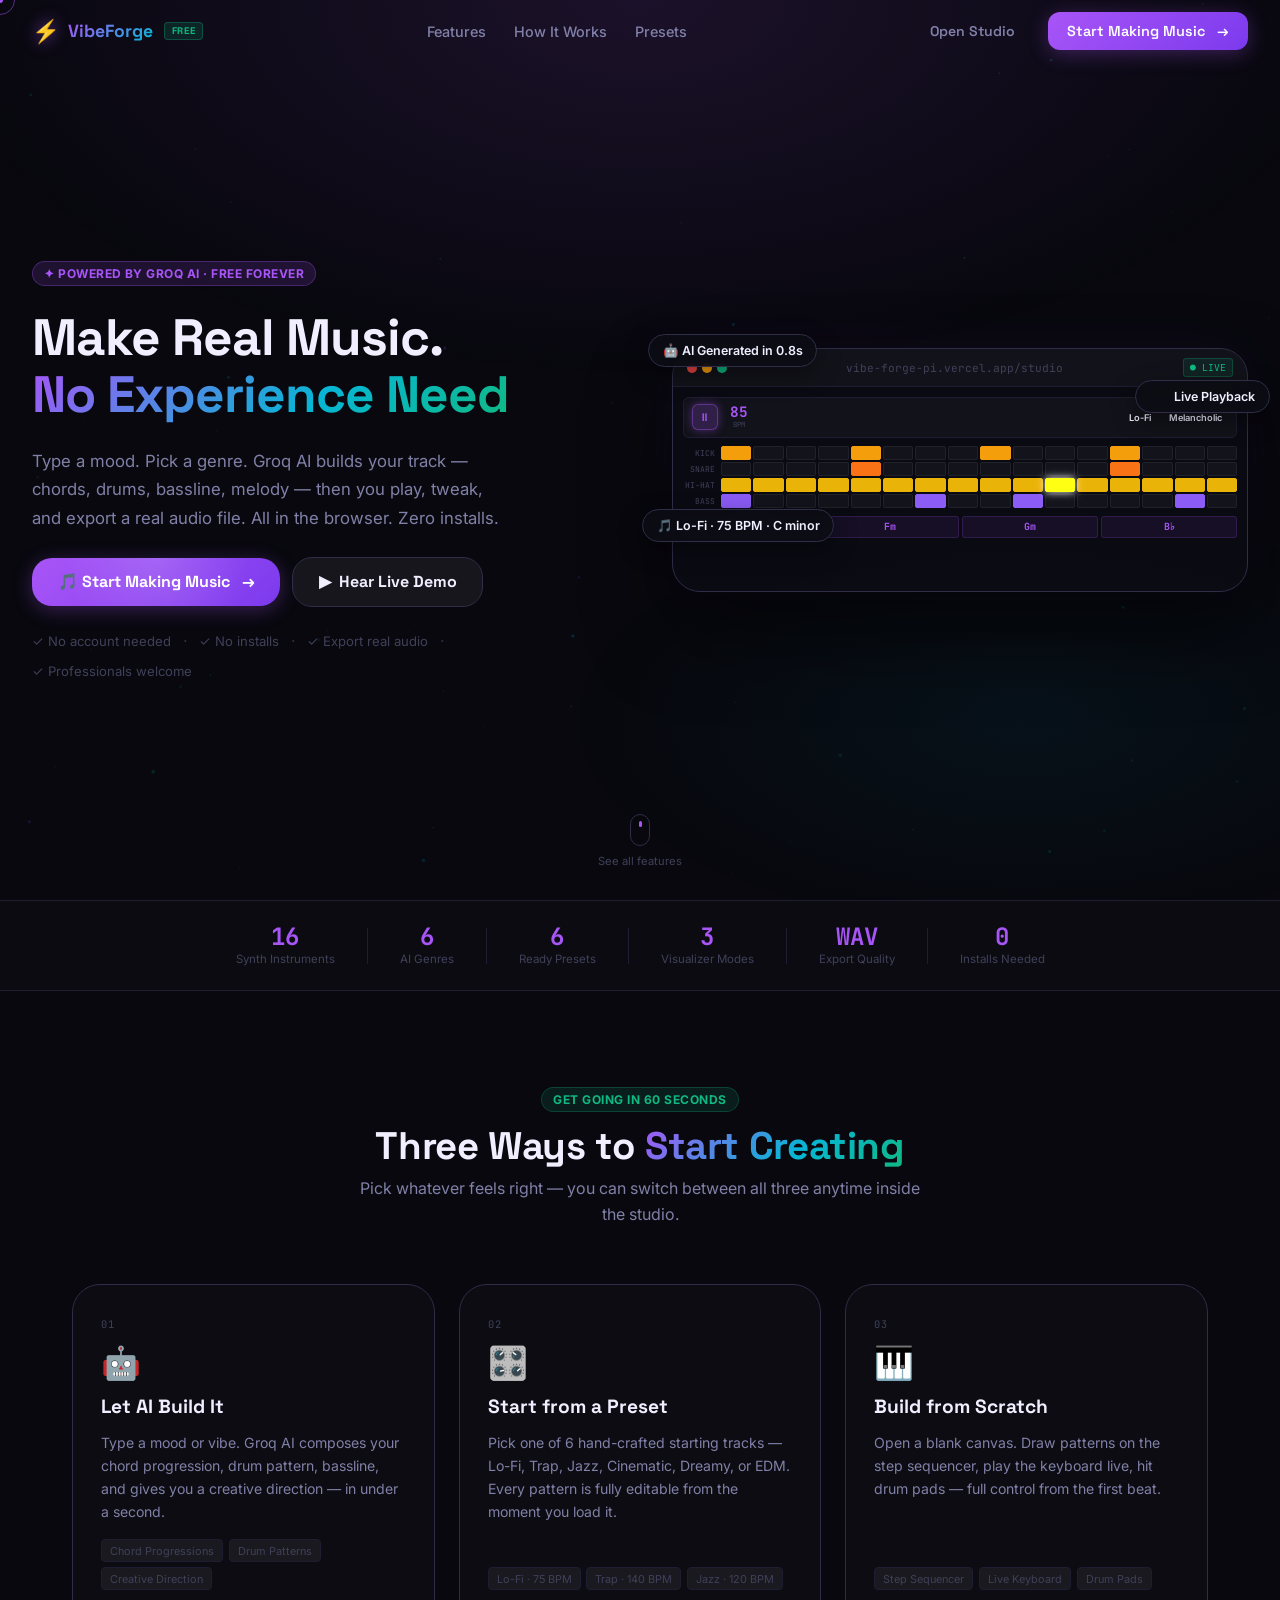
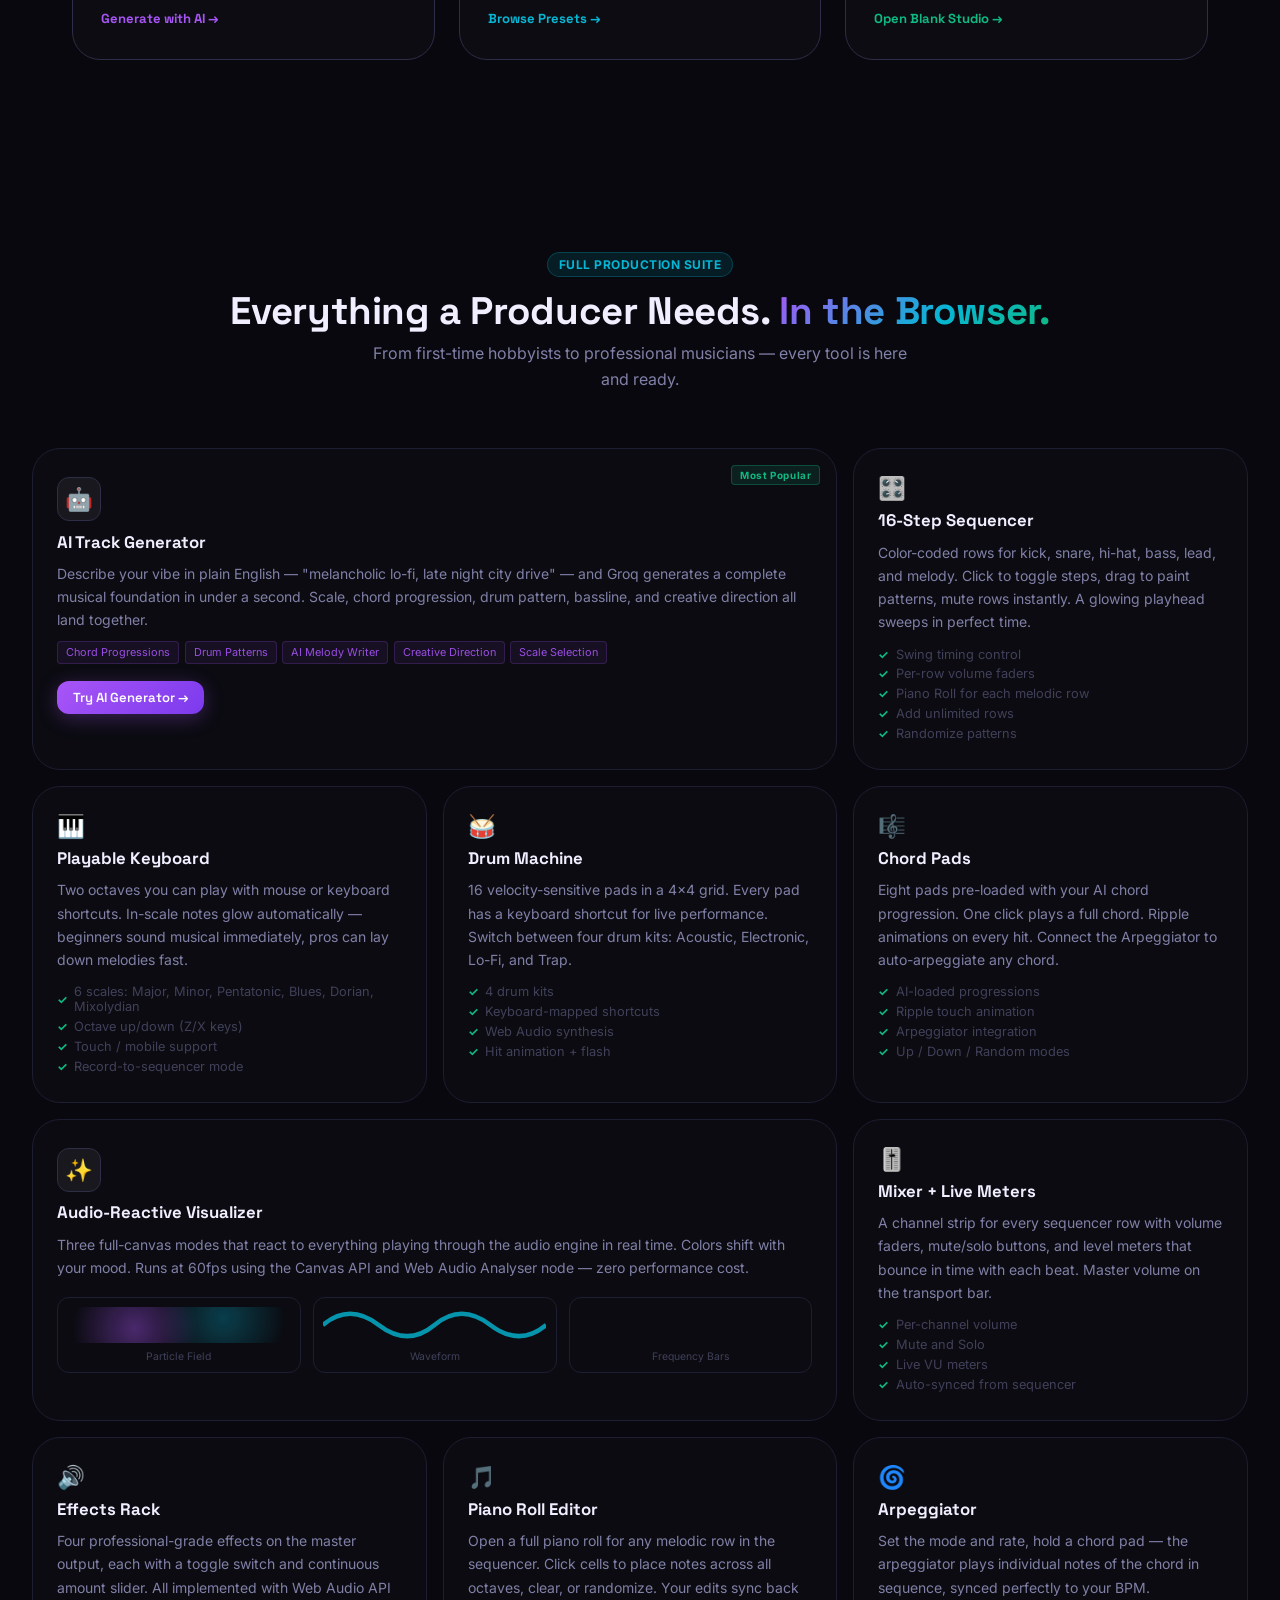
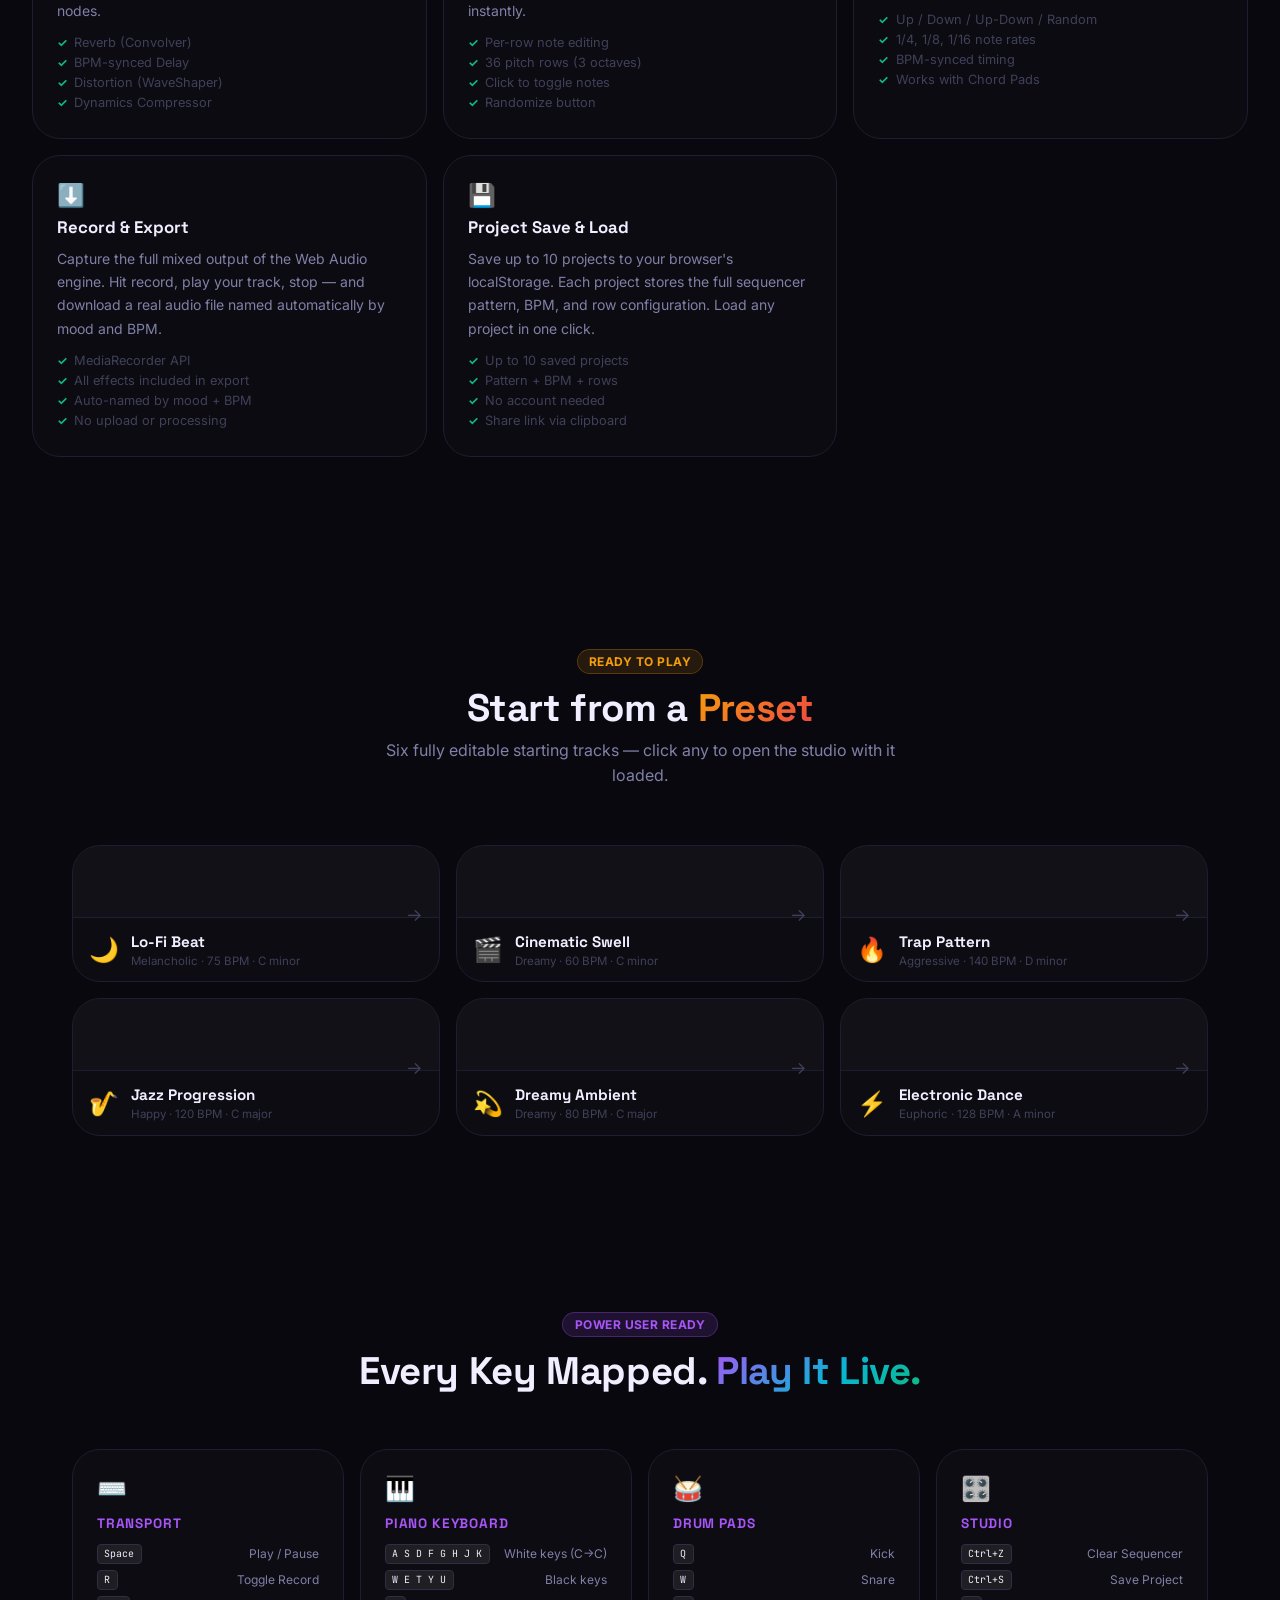
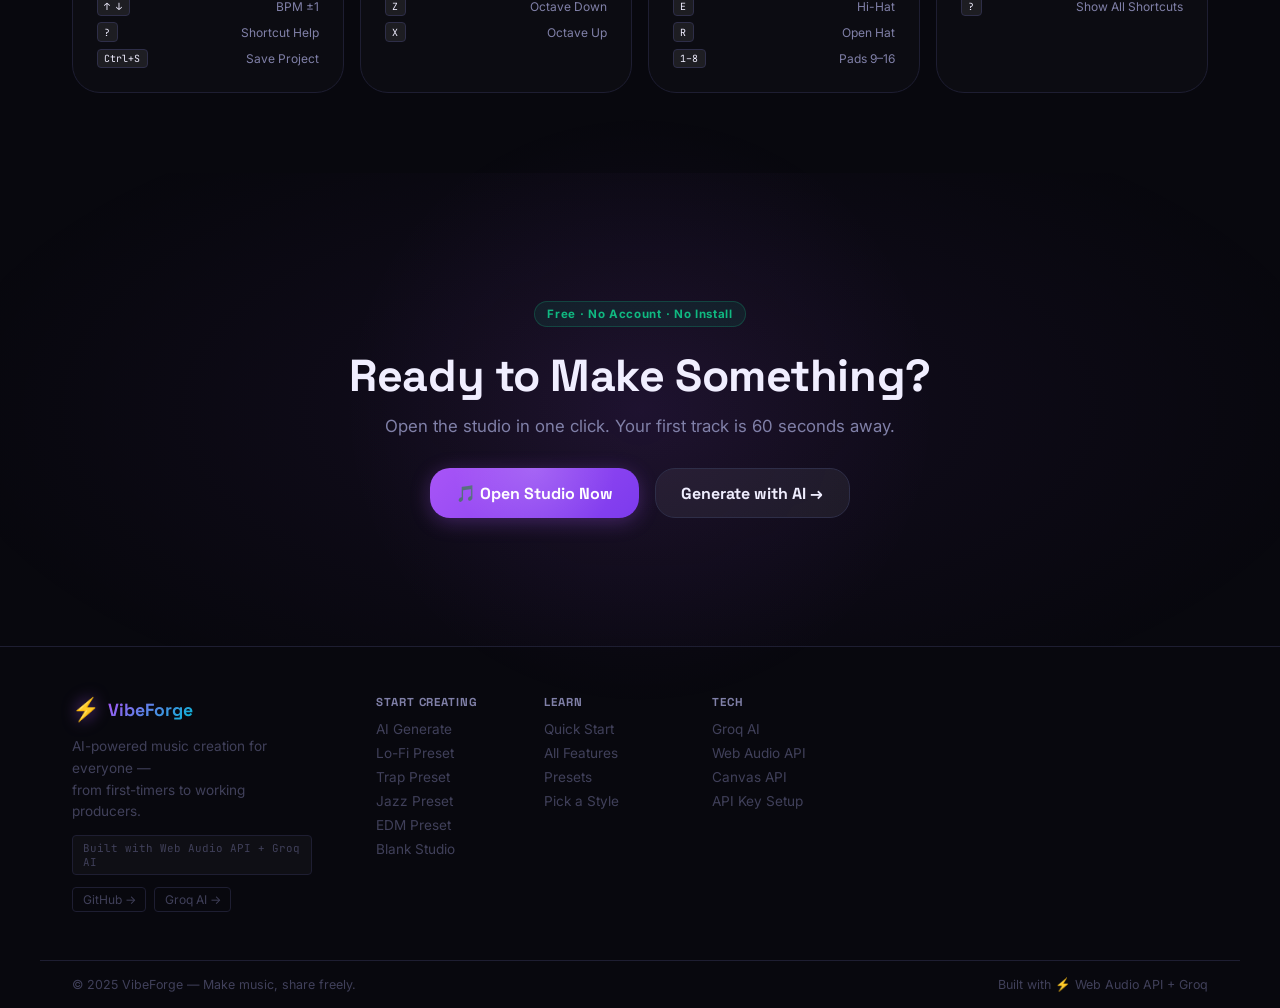
==== commit e7ad9e7c: "feat: full ux overhaul — welcome modal, preset picker, AI routing, UX polish - Add welcome modal wit" ====
--- a/index.html
+++ b/index.html
@@ -3,8 +3,10 @@
 <head>
   <meta charset="UTF-8" />
   <meta name="viewport" content="width=device-width, initial-scale=1.0" />
-  <title>VibeForge — AI-Powered Music Creation Studio</title>
-  <meta name="description" content="Make music with AI. No experience needed. Generate beats, layer sounds, and export real tracks — all in the browser." />
+  <title>VibeForge — AI Music Studio in Your Browser</title>
+  <meta name="description" content="Create real music with AI. Step sequencer, drum machine, playable keyboard, chord pads, live visualizer, WAV export — all free, all in your browser. Powered by Groq." />
+  <meta property="og:title" content="VibeForge — AI Music Studio" />
+  <meta property="og:description" content="Generate beats, layer sounds, and export real audio — no installs, no account, no experience needed." />
   <link rel="preconnect" href="https://fonts.googleapis.com" />
   <link rel="preconnect" href="https://fonts.gstatic.com" crossorigin />
   <link href="https://fonts.googleapis.com/css2?family=Space+Grotesk:wght@300;400;500;600;700&family=Inter:wght@300;400;500;600&family=JetBrains+Mono:wght@400;600&display=swap" rel="stylesheet" />
@@ -12,440 +14,514 @@
   <link rel="stylesheet" href="css/landing.css" />
 </head>
 <body>
-  <!-- Cursor -->
   <div class="cursor-dot" id="cursor-dot"></div>
   <div class="cursor-ring" id="cursor-ring"></div>
-
-  <!-- Toast -->
   <div id="toast-container"></div>
-
-  <!-- Background -->
   <canvas id="bg-canvas"></canvas>
   <div class="bg-gradient-overlay"></div>
 
-  <!-- Navbar -->
+  <!-- NAVBAR -->
   <nav class="navbar" id="navbar">
     <a href="index.html" class="nav-logo">
       <div class="logo-mark">⚡</div>
       <span class="logo-text">VibeForge</span>
-      <span class="logo-badge">BETA</span>
+      <span class="logo-badge">FREE</span>
     </a>
     <div class="nav-center">
       <a href="#features" class="nav-link">Features</a>
       <a href="#how-it-works" class="nav-link">How It Works</a>
-      <a href="gallery.html" class="nav-link">Gallery</a>
+      <a href="#presets" class="nav-link">Presets</a>
     </div>
     <div class="nav-right">
       <a href="studio.html" class="btn btn-ghost nav-studio-link">Open Studio</a>
-      <a href="studio.html?autoGenerate=true" class="btn btn-primary">
-        <span>Generate Beat</span>
-        <span class="btn-arrow">→</span>
+      <a href="studio.html?start=pick" class="btn btn-primary">
+        Start Making Music <span class="btn-arrow">→</span>
       </a>
     </div>
     <button class="nav-mobile-toggle" id="nav-mobile-toggle">☰</button>
   </nav>
 
-  <!-- Mobile menu -->
   <div class="mobile-menu" id="mobile-menu">
     <a href="#features">Features</a>
     <a href="#how-it-works">How It Works</a>
-    <a href="gallery.html">Gallery</a>
+    <a href="#presets">Presets</a>
     <a href="studio.html">Open Studio</a>
-    <a href="studio.html?autoGenerate=true" class="btn btn-primary w-full">Generate Your First Beat</a>
+    <a href="studio.html?start=pick" class="btn btn-primary w-full">Start Making Music</a>
   </div>
 
-  <!-- HERO -->
+  <!-- ===== HERO ===== -->
   <section class="hero" id="hero">
     <div class="hero-content">
       <div class="hero-eyebrow">
-        <span class="badge badge-purple">✦ Powered by Groq AI</span>
-        <span class="hero-divider">·</span>
-        <span class="hero-stat-pill">⚡ Instant Generation</span>
+        <span class="badge badge-purple">✦ Powered by Groq AI · Free Forever</span>
       </div>
 
       <h1 class="hero-title">
-        Make Music.<br/>
-        <span class="gradient-text typing-text" id="typing-text">No Experience Needed.</span>
+        Make Real Music.<br/>
+        <span class="gradient-text" id="typing-text">No Experience Needed.</span>
       </h1>
 
       <p class="hero-subtitle">
-        Describe a mood. Pick a genre. Let AI compose your starting track.<br/>
-        Then layer sounds, build beats, and export a real song — all in the browser.
+        Type a mood. Pick a genre. Groq AI builds your track — chords, drums, bassline, melody —
+        then you play, tweak, and export a real audio file. All in the browser. Zero installs.
       </p>
 
       <div class="hero-actions">
-        <a href="studio.html?autoGenerate=true" class="btn btn-primary btn-hero">
+        <a href="studio.html?start=pick" class="btn btn-primary btn-hero">
           <span class="btn-glow"></span>
-          <span class="btn-icon">🎵</span>
-          Generate Your First Beat
+          🎵 Start Making Music
           <span class="btn-arrow">→</span>
         </a>
         <button class="btn btn-secondary btn-hero" id="hero-play-demo">
-          <span>▶</span> Hear Demo
+          <span id="demo-icon">▶</span>
+          <span id="demo-label">Hear Live Demo</span>
         </button>
       </div>
 
-      <div class="hero-tags">
-        <span class="hero-tag">🎛️ Step Sequencer</span>
-        <span class="hero-tag">🎹 Playable Keyboard</span>
-        <span class="hero-tag">🥁 Drum Machine</span>
-        <span class="hero-tag">🎼 Chord Pads</span>
-        <span class="hero-tag">🌀 Live Visualizer</span>
-        <span class="hero-tag">⬇️ WAV Export</span>
-        <span class="hero-tag">🤖 AI Melody</span>
-        <span class="hero-tag">🎚️ Mixer</span>
-      </div>
-    </div>
-
-    <!-- Studio Preview Mockup -->
+      <div class="hero-proof">
+        <span class="proof-item">✓ No account needed</span>
+        <span class="proof-dot">·</span>
+        <span class="proof-item">✓ No installs</span>
+        <span class="proof-dot">·</span>
+        <span class="proof-item">✓ Export real audio</span>
+        <span class="proof-dot">·</span>
+        <span class="proof-item">✓ Professionals welcome</span>
+      </div>
+    </div>
+
+    <!-- ANIMATED STUDIO MOCKUP -->
     <div class="hero-preview" id="hero-preview">
       <div class="preview-frame">
         <div class="preview-bar">
-          <div class="preview-dots">
-            <span></span><span></span><span></span>
-          </div>
-          <span class="preview-url">vibeforge.app/studio</span>
+          <div class="preview-dots"><span></span><span></span><span></span></div>
+          <span class="preview-url">vibe-forge-pi.vercel.app/studio</span>
+          <span class="preview-live-badge">● LIVE</span>
         </div>
         <div class="preview-studio">
-          <!-- Mini transport -->
+          <!-- Transport -->
           <div class="mock-transport">
-            <div class="mock-play-btn">▶</div>
+            <div class="mock-play-btn playing">⏸</div>
             <div class="mock-bpm">
-              <span class="mock-bpm-num">85</span>
+              <span class="mock-bpm-num" id="mock-bpm-num">85</span>
               <span class="mock-bpm-unit">BPM</span>
             </div>
-            <div class="mock-steps">
-              <div class="mock-step active"></div>
-              <div class="mock-step"></div>
-              <div class="mock-step active"></div>
-              <div class="mock-step"></div>
-              <div class="mock-step active" id="mock-current"></div>
-              <div class="mock-step active"></div>
-              <div class="mock-step"></div>
-              <div class="mock-step active"></div>
+            <div class="mock-labels">
+              <span class="mock-label-badge" style="--c:#A855F7">Lo-Fi</span>
+              <span class="mock-label-badge" style="--c:#06B6D4">Melancholic</span>
             </div>
           </div>
-          <!-- Mini sequencer -->
-          <div class="mock-seq">
-            <div class="mock-row" data-label="KICK">
-              <div class="mock-cells">
-                <div class="mc on amber"></div><div class="mc"></div><div class="mc"></div><div class="mc"></div>
-                <div class="mc on amber"></div><div class="mc"></div><div class="mc"></div><div class="mc"></div>
+
+          <!-- Animated Sequencer -->
+          <div class="mock-seq" id="mock-seq">
+            <div class="mock-row">
+              <span class="mock-row-label">KICK</span>
+              <div class="mock-cells" id="mock-kick">
+                <div class="mc on amber" data-beat="0"></div><div class="mc" data-beat="1"></div><div class="mc" data-beat="2"></div><div class="mc" data-beat="3"></div>
+                <div class="mc on amber" data-beat="4"></div><div class="mc" data-beat="5"></div><div class="mc" data-beat="6"></div><div class="mc" data-beat="7"></div>
+                <div class="mc on amber" data-beat="8"></div><div class="mc" data-beat="9"></div><div class="mc" data-beat="10"></div><div class="mc" data-beat="11"></div>
+                <div class="mc on amber" data-beat="12"></div><div class="mc" data-beat="13"></div><div class="mc" data-beat="14"></div><div class="mc" data-beat="15"></div>
               </div>
             </div>
-            <div class="mock-row" data-label="SNARE">
-              <div class="mock-cells">
-                <div class="mc"></div><div class="mc"></div><div class="mc"></div><div class="mc on orange"></div>
-                <div class="mc"></div><div class="mc"></div><div class="mc"></div><div class="mc on orange"></div>
+            <div class="mock-row">
+              <span class="mock-row-label">SNARE</span>
+              <div class="mock-cells" id="mock-snare">
+                <div class="mc" data-beat="0"></div><div class="mc" data-beat="1"></div><div class="mc" data-beat="2"></div><div class="mc" data-beat="3"></div>
+                <div class="mc on orange" data-beat="4"></div><div class="mc" data-beat="5"></div><div class="mc" data-beat="6"></div><div class="mc" data-beat="7"></div>
+                <div class="mc" data-beat="8"></div><div class="mc" data-beat="9"></div><div class="mc" data-beat="10"></div><div class="mc" data-beat="11"></div>
+                <div class="mc on orange" data-beat="12"></div><div class="mc" data-beat="13"></div><div class="mc" data-beat="14"></div><div class="mc" data-beat="15"></div>
               </div>
             </div>
-            <div class="mock-row" data-label="HI-HAT">
-              <div class="mock-cells">
-                <div class="mc on yellow"></div><div class="mc on yellow"></div><div class="mc on yellow"></div><div class="mc on yellow"></div>
-                <div class="mc on yellow"></div><div class="mc on yellow"></div><div class="mc on yellow"></div><div class="mc on yellow"></div>
+            <div class="mock-row">
+              <span class="mock-row-label">HI-HAT</span>
+              <div class="mock-cells" id="mock-hihat">
+                <div class="mc on yellow" data-beat="0"></div><div class="mc on yellow" data-beat="1"></div>
+                <div class="mc on yellow" data-beat="2"></div><div class="mc on yellow" data-beat="3"></div>
+                <div class="mc on yellow" data-beat="4"></div><div class="mc on yellow" data-beat="5"></div>
+                <div class="mc on yellow" data-beat="6"></div><div class="mc on yellow" data-beat="7"></div>
+                <div class="mc on yellow" data-beat="8"></div><div class="mc on yellow" data-beat="9"></div>
+                <div class="mc on yellow" data-beat="10"></div><div class="mc on yellow" data-beat="11"></div>
+                <div class="mc on yellow" data-beat="12"></div><div class="mc on yellow" data-beat="13"></div>
+                <div class="mc on yellow" data-beat="14"></div><div class="mc on yellow" data-beat="15"></div>
               </div>
             </div>
-            <div class="mock-row" data-label="BASS">
-              <div class="mock-cells">
-                <div class="mc on violet"></div><div class="mc"></div><div class="mc"></div><div class="mc on violet"></div>
-                <div class="mc"></div><div class="mc"></div><div class="mc on violet"></div><div class="mc"></div>
+            <div class="mock-row">
+              <span class="mock-row-label">BASS</span>
+              <div class="mock-cells" id="mock-bass">
+                <div class="mc on violet" data-beat="0"></div><div class="mc" data-beat="1"></div><div class="mc" data-beat="2"></div><div class="mc" data-beat="3"></div>
+                <div class="mc" data-beat="4"></div><div class="mc" data-beat="5"></div><div class="mc on violet" data-beat="6"></div><div class="mc" data-beat="7"></div>
+                <div class="mc" data-beat="8"></div><div class="mc on violet" data-beat="9"></div><div class="mc" data-beat="10"></div><div class="mc" data-beat="11"></div>
+                <div class="mc" data-beat="12"></div><div class="mc" data-beat="13"></div><div class="mc on violet" data-beat="14"></div><div class="mc" data-beat="15"></div>
               </div>
             </div>
           </div>
-          <!-- Mini chord pads -->
+
+          <!-- Chord Pads Row -->
           <div class="mock-chords">
-            <div class="mock-chord active-chord">Cm</div>
-            <div class="mock-chord">Fm</div>
-            <div class="mock-chord">Gm</div>
-            <div class="mock-chord">B♭</div>
-          </div>
-          <!-- Mini visualizer bar -->
-          <div class="mock-viz">
-            <div class="mock-viz-bar" style="height:60%"></div>
-            <div class="mock-viz-bar" style="height:80%"></div>
-            <div class="mock-viz-bar" style="height:40%"></div>
-            <div class="mock-viz-bar" style="height:90%"></div>
-            <div class="mock-viz-bar" style="height:55%"></div>
-            <div class="mock-viz-bar" style="height:70%"></div>
-            <div class="mock-viz-bar" style="height:30%"></div>
-            <div class="mock-viz-bar" style="height:85%"></div>
-            <div class="mock-viz-bar" style="height:50%"></div>
-            <div class="mock-viz-bar" style="height:65%"></div>
-            <div class="mock-viz-bar" style="height:45%"></div>
-            <div class="mock-viz-bar" style="height:75%"></div>
-          </div>
-        </div>
-      </div>
-      <!-- Floating badges -->
-      <div class="float-badge float-1">
-        <span>🤖</span> AI Generated
-      </div>
-      <div class="float-badge float-2">
-        <span>🎵</span> Lo-Fi · 85 BPM
-      </div>
+            <div class="mock-chord" id="mock-chord-0">Cm</div>
+            <div class="mock-chord" id="mock-chord-1">Fm</div>
+            <div class="mock-chord" id="mock-chord-2">Gm</div>
+            <div class="mock-chord" id="mock-chord-3">B♭</div>
+          </div>
+
+          <!-- Animated Visualizer Bars -->
+          <div class="mock-viz" id="mock-viz">
+            <div class="mock-viz-bar"></div><div class="mock-viz-bar"></div>
+            <div class="mock-viz-bar"></div><div class="mock-viz-bar"></div>
+            <div class="mock-viz-bar"></div><div class="mock-viz-bar"></div>
+            <div class="mock-viz-bar"></div><div class="mock-viz-bar"></div>
+            <div class="mock-viz-bar"></div><div class="mock-viz-bar"></div>
+            <div class="mock-viz-bar"></div><div class="mock-viz-bar"></div>
+            <div class="mock-viz-bar"></div><div class="mock-viz-bar"></div>
+            <div class="mock-viz-bar"></div><div class="mock-viz-bar"></div>
+          </div>
+        </div>
+      </div>
+
+      <div class="float-badge float-1">🤖 AI Generated in 0.8s</div>
+      <div class="float-badge float-2">🎵 Lo-Fi · 75 BPM · C minor</div>
       <div class="float-badge float-3">
-        <div class="float-eq">
-          <span></span><span></span><span></span><span></span>
-        </div>
-        Playing...
-      </div>
-    </div>
-
-    <!-- Scroll indicator -->
+        <div class="float-eq"><span></span><span></span><span></span><span></span></div>
+        Live Playback
+      </div>
+    </div>
+
     <div class="scroll-indicator">
-      <div class="scroll-mouse">
-        <div class="scroll-wheel"></div>
-      </div>
-      <span>Scroll to explore</span>
+      <div class="scroll-mouse"><div class="scroll-wheel"></div></div>
+      <span>See all features</span>
     </div>
   </section>
 
   <!-- STATS BAR -->
   <div class="stats-bar">
-    <div class="stat-item">
-      <span class="stat-num">∞</span>
-      <span class="stat-label">Beats Possible</span>
-    </div>
+    <div class="stat-item"><span class="stat-num">16</span><span class="stat-label">Synth Instruments</span></div>
     <div class="stat-divider"></div>
-    <div class="stat-item">
-      <span class="stat-num">6</span>
-      <span class="stat-label">Genre Styles</span>
-    </div>
+    <div class="stat-item"><span class="stat-num">6</span><span class="stat-label">AI Genres</span></div>
     <div class="stat-divider"></div>
-    <div class="stat-item">
-      <span class="stat-num">0</span>
-      <span class="stat-label">Installs Needed</span>
-    </div>
+    <div class="stat-item"><span class="stat-num">6</span><span class="stat-label">Ready Presets</span></div>
     <div class="stat-divider"></div>
-    <div class="stat-item">
-      <span class="stat-num">60fps</span>
-      <span class="stat-label">Live Visualizer</span>
-    </div>
+    <div class="stat-item"><span class="stat-num">3</span><span class="stat-label">Visualizer Modes</span></div>
     <div class="stat-divider"></div>
-    <div class="stat-item">
-      <span class="stat-num">WAV</span>
-      <span class="stat-label">Export Quality</span>
-    </div>
+    <div class="stat-item"><span class="stat-num">WAV</span><span class="stat-label">Export Quality</span></div>
+    <div class="stat-divider"></div>
+    <div class="stat-item"><span class="stat-num">0</span><span class="stat-label">Installs Needed</span></div>
   </div>
 
-  <!-- FEATURES -->
+  <!-- ===== QUICK START ===== -->
+  <section class="quickstart-section" id="how-it-works">
+    <div class="section-header">
+      <span class="badge badge-green">Get Going in 60 Seconds</span>
+      <h2 class="section-title">Three Ways to <span class="gradient-text">Start Creating</span></h2>
+      <p class="section-sub">Pick whatever feels right — you can switch between all three anytime inside the studio.</p>
+    </div>
+    <div class="quickstart-cards">
+      <a href="studio.html?start=ai" class="quickstart-card qs-ai" data-animate>
+        <div class="qs-num">01</div>
+        <div class="qs-icon">🤖</div>
+        <h3>Let AI Build It</h3>
+        <p>Type a mood or vibe. Groq AI composes your chord progression, drum pattern, bassline, and gives you a creative direction — in under a second.</p>
+        <div class="qs-tags">
+          <span>Chord Progressions</span>
+          <span>Drum Patterns</span>
+          <span>Creative Direction</span>
+        </div>
+        <div class="qs-cta">Generate with AI →</div>
+      </a>
+      <a href="studio.html?start=pick" class="quickstart-card qs-preset" data-animate>
+        <div class="qs-num">02</div>
+        <div class="qs-icon">🎛️</div>
+        <h3>Start from a Preset</h3>
+        <p>Pick one of 6 hand-crafted starting tracks — Lo-Fi, Trap, Jazz, Cinematic, Dreamy, or EDM. Every pattern is fully editable from the moment you load it.</p>
+        <div class="qs-tags">
+          <span>Lo-Fi · 75 BPM</span>
+          <span>Trap · 140 BPM</span>
+          <span>Jazz · 120 BPM</span>
+        </div>
+        <div class="qs-cta">Browse Presets →</div>
+      </a>
+      <a href="studio.html" class="quickstart-card qs-blank" data-animate>
+        <div class="qs-num">03</div>
+        <div class="qs-icon">🎹</div>
+        <h3>Build from Scratch</h3>
+        <p>Open a blank canvas. Draw patterns on the step sequencer, play the keyboard live, hit drum pads — full control from the first beat.</p>
+        <div class="qs-tags">
+          <span>Step Sequencer</span>
+          <span>Live Keyboard</span>
+          <span>Drum Pads</span>
+        </div>
+        <div class="qs-cta">Open Blank Studio →</div>
+      </a>
+    </div>
+  </section>
+
+  <!-- ===== FEATURES ===== -->
   <section class="features-section" id="features">
     <div class="section-header">
-      <span class="badge badge-cyan">Everything You Need</span>
-      <h2 class="section-title">A Full Studio. <span class="gradient-text">In Your Browser.</span></h2>
-      <p class="section-sub">Every tool a real producer uses — designed so anyone can make music from day one.</p>
+      <span class="badge badge-cyan">Full Production Suite</span>
+      <h2 class="section-title">Everything a Producer Needs. <span class="gradient-text">In the Browser.</span></h2>
+      <p class="section-sub">From first-time hobbyists to professional musicians — every tool is here and ready.</p>
     </div>
 
     <div class="features-grid">
+
+      <!-- BIG CARD: AI -->
       <div class="feature-card feature-large" data-animate>
         <div class="feature-card-bg" style="--c:#A855F7"></div>
-        <div class="feature-icon-wrap">
-          <div class="feature-icon">🤖</div>
-        </div>
-        <h3>AI Track Starter</h3>
-        <p>Describe your vibe in plain English. Groq generates a chord progression, bassline pattern, suggested scale, and a creative direction — your blank canvas becomes a real song in seconds.</p>
+        <div class="feature-icon-wrap"><div class="feature-icon">🤖</div></div>
+        <div class="feature-badge">Most Popular</div>
+        <h3>AI Track Generator</h3>
+        <p>Describe your vibe in plain English — "melancholic lo-fi, late night city drive" — and Groq generates a complete musical foundation in under a second. Scale, chord progression, drum pattern, bassline, and creative direction all land together.</p>
         <div class="feature-tags">
           <span>Chord Progressions</span>
-          <span>Bassline Patterns</span>
+          <span>Drum Patterns</span>
+          <span>AI Melody Writer</span>
+          <span>Creative Direction</span>
           <span>Scale Selection</span>
-          <span>Creative Direction</span>
+        </div>
+        <div class="feature-action">
+          <a href="studio.html?start=ai" class="btn btn-primary btn-sm-text">Try AI Generator →</a>
         </div>
       </div>
 
       <div class="feature-card" data-animate>
         <div class="feature-card-bg" style="--c:#F59E0B"></div>
         <div class="feature-icon">🎛️</div>
-        <h3>Step Sequencer</h3>
-        <p>16-step grid with color-coded rows for drums, bass, and melody. Add rows, mute channels, and watch the glowing playhead sweep in perfect time.</p>
+        <h3>16-Step Sequencer</h3>
+        <p>Color-coded rows for kick, snare, hi-hat, bass, lead, and melody. Click to toggle steps, drag to paint patterns, mute rows instantly. A glowing playhead sweeps in perfect time.</p>
+        <ul class="feature-list">
+          <li>Swing timing control</li>
+          <li>Per-row volume faders</li>
+          <li>Piano Roll for each melodic row</li>
+          <li>Add unlimited rows</li>
+          <li>Randomize patterns</li>
+        </ul>
       </div>
 
       <div class="feature-card" data-animate>
         <div class="feature-card-bg" style="--c:#06B6D4"></div>
         <div class="feature-icon">🎹</div>
         <h3>Playable Keyboard</h3>
-        <p>Two octaves, mouse or QWERTY keys. In-scale notes glow so you always know which keys sound good — beginners play like pros instantly.</p>
-      </div>
-
-      <div class="feature-card" data-animate>
-        <div class="feature-card-bg" style="--c:#F59E0B"></div>
+        <p>Two octaves you can play with mouse or keyboard shortcuts. In-scale notes glow automatically — beginners sound musical immediately, pros can lay down melodies fast.</p>
+        <ul class="feature-list">
+          <li>6 scales: Major, Minor, Pentatonic, Blues, Dorian, Mixolydian</li>
+          <li>Octave up/down (Z/X keys)</li>
+          <li>Touch / mobile support</li>
+          <li>Record-to-sequencer mode</li>
+        </ul>
+      </div>
+
+      <div class="feature-card" data-animate>
+        <div class="feature-card-bg" style="--c:#EF4444"></div>
         <div class="feature-icon">🥁</div>
         <h3>Drum Machine</h3>
-        <p>4×4 velocity-sensitive pads. Choose from Acoustic, Electronic, Lo-Fi, or Trap kits. Every pad mapped to keyboard shortcuts for fast performance.</p>
+        <p>16 velocity-sensitive pads in a 4×4 grid. Every pad has a keyboard shortcut for live performance. Switch between four drum kits: Acoustic, Electronic, Lo-Fi, and Trap.</p>
+        <ul class="feature-list">
+          <li>4 drum kits</li>
+          <li>Keyboard-mapped shortcuts</li>
+          <li>Web Audio synthesis</li>
+          <li>Hit animation + flash</li>
+        </ul>
       </div>
 
       <div class="feature-card" data-animate>
         <div class="feature-card-bg" style="--c:#A855F7"></div>
         <div class="feature-icon">🎼</div>
         <h3>Chord Pads</h3>
-        <p>Eight pads pre-loaded from your AI progression. Tap to play full chords — no music theory needed. Ripple animations on every hit.</p>
-      </div>
-
+        <p>Eight pads pre-loaded with your AI chord progression. One click plays a full chord. Ripple animations on every hit. Connect the Arpeggiator to auto-arpeggiate any chord.</p>
+        <ul class="feature-list">
+          <li>AI-loaded progressions</li>
+          <li>Ripple touch animation</li>
+          <li>Arpeggiator integration</li>
+          <li>Up / Down / Random modes</li>
+        </ul>
+      </div>
+
+      <!-- BIG CARD: Visualizer -->
       <div class="feature-card feature-large" data-animate>
         <div class="feature-card-bg" style="--c:#06B6D4"></div>
-        <div class="feature-icon-wrap">
-          <div class="feature-icon">✨</div>
-        </div>
+        <div class="feature-icon-wrap"><div class="feature-icon">✨</div></div>
         <h3>Audio-Reactive Visualizer</h3>
-        <p>Three stunning modes that respond in real time — Particle Field with physics simulation, Waveform oscillation, and Frequency Bars. Colors shift with your mood setting. 60fps. Zero lag.</p>
-        <div class="feature-viz-preview">
-          <canvas id="feature-viz-canvas"></canvas>
+        <p>Three full-canvas modes that react to everything playing through the audio engine in real time. Colors shift with your mood. Runs at 60fps using the Canvas API and Web Audio Analyser node — zero performance cost.</p>
+        <div class="viz-modes-preview">
+          <div class="viz-mode-demo">
+            <div class="viz-dots"></div>
+            <span>Particle Field</span>
+          </div>
+          <div class="viz-mode-demo">
+            <div class="viz-wave"></div>
+            <span>Waveform</span>
+          </div>
+          <div class="viz-mode-demo">
+            <div class="viz-bars-demo">
+              <span></span><span></span><span></span><span></span><span></span><span></span>
+            </div>
+            <span>Frequency Bars</span>
+          </div>
         </div>
       </div>
 
       <div class="feature-card" data-animate>
         <div class="feature-card-bg" style="--c:#EC4899"></div>
         <div class="feature-icon">🎚️</div>
-        <h3>Mixer</h3>
-        <p>Professional channel strips with volume faders, pan, mute/solo, and live level meters that bounce with every beat.</p>
+        <h3>Mixer + Live Meters</h3>
+        <p>A channel strip for every sequencer row with volume faders, mute/solo buttons, and level meters that bounce in time with each beat. Master volume on the transport bar.</p>
+        <ul class="feature-list">
+          <li>Per-channel volume</li>
+          <li>Mute and Solo</li>
+          <li>Live VU meters</li>
+          <li>Auto-synced from sequencer</li>
+        </ul>
       </div>
 
       <div class="feature-card" data-animate>
         <div class="feature-card-bg" style="--c:#10B981"></div>
         <div class="feature-icon">🔊</div>
         <h3>Effects Rack</h3>
-        <p>Reverb, BPM-synced delay, and distortion. Toggle any effect instantly — add warmth, space, or grit to the master output.</p>
+        <p>Four professional-grade effects on the master output, each with a toggle switch and continuous amount slider. All implemented with Web Audio API nodes.</p>
+        <ul class="feature-list">
+          <li>Reverb (Convolver)</li>
+          <li>BPM-synced Delay</li>
+          <li>Distortion (WaveShaper)</li>
+          <li>Dynamics Compressor</li>
+        </ul>
       </div>
 
       <div class="feature-card" data-animate>
         <div class="feature-card-bg" style="--c:#6366F1"></div>
         <div class="feature-icon">🎵</div>
-        <h3>AI Melody Generator</h3>
-        <p>Click once and Groq writes a melodic phrase in your current scale and mood. Keep it, tweak it, or regenerate until it's perfect.</p>
+        <h3>Piano Roll Editor</h3>
+        <p>Open a full piano roll for any melodic row in the sequencer. Click cells to place notes across all octaves, clear, or randomize. Your edits sync back instantly.</p>
+        <ul class="feature-list">
+          <li>Per-row note editing</li>
+          <li>36 pitch rows (3 octaves)</li>
+          <li>Click to toggle notes</li>
+          <li>Randomize button</li>
+        </ul>
+      </div>
+
+      <div class="feature-card" data-animate>
+        <div class="feature-card-bg" style="--c:#F59E0B"></div>
+        <div class="feature-icon">🌀</div>
+        <h3>Arpeggiator</h3>
+        <p>Set the mode and rate, hold a chord pad — the arpeggiator plays individual notes of the chord in sequence, synced perfectly to your BPM.</p>
+        <ul class="feature-list">
+          <li>Up / Down / Up-Down / Random</li>
+          <li>1/4, 1/8, 1/16 note rates</li>
+          <li>BPM-synced timing</li>
+          <li>Works with Chord Pads</li>
+        </ul>
       </div>
 
       <div class="feature-card" data-animate>
         <div class="feature-card-bg" style="--c:#EC4899"></div>
         <div class="feature-icon">⬇️</div>
         <h3>Record & Export</h3>
-        <p>Capture everything playing through the Web Audio API. Export your track as a WAV file named automatically by mood and BPM.</p>
-      </div>
+        <p>Capture the full mixed output of the Web Audio engine. Hit record, play your track, stop — and download a real audio file named automatically by mood and BPM.</p>
+        <ul class="feature-list">
+          <li>MediaRecorder API</li>
+          <li>All effects included in export</li>
+          <li>Auto-named by mood + BPM</li>
+          <li>No upload or processing</li>
+        </ul>
+      </div>
+
+      <div class="feature-card" data-animate>
+        <div class="feature-card-bg" style="--c:#10B981"></div>
+        <div class="feature-icon">💾</div>
+        <h3>Project Save & Load</h3>
+        <p>Save up to 10 projects to your browser's localStorage. Each project stores the full sequencer pattern, BPM, and row configuration. Load any project in one click.</p>
+        <ul class="feature-list">
+          <li>Up to 10 saved projects</li>
+          <li>Pattern + BPM + rows</li>
+          <li>No account needed</li>
+          <li>Share link via clipboard</li>
+        </ul>
+      </div>
+
     </div>
   </section>
 
-  <!-- HOW IT WORKS -->
-  <section class="how-section" id="how-it-works">
-    <div class="section-header">
-      <span class="badge badge-purple">Three Steps</span>
-      <h2 class="section-title">From Nothing to <span class="gradient-text">A Real Track</span></h2>
-    </div>
-    <div class="steps-row">
-      <div class="step-card" data-animate>
-        <div class="step-num">01</div>
-        <div class="step-icon">🤖</div>
-        <h3>Describe Your Vibe</h3>
-        <p>Pick a mood, genre, and BPM. Add a text description. Hit Generate and Groq builds your foundation in under a second.</p>
-      </div>
-      <div class="step-arrow">→</div>
-      <div class="step-card" data-animate>
-        <div class="step-num">02</div>
-        <div class="step-icon">🎛️</div>
-        <h3>Layer & Customize</h3>
-        <p>The AI loads your chord progression and drum patterns into the studio. Add layers, play the keyboard, tweak the sequencer.</p>
-      </div>
-      <div class="step-arrow">→</div>
-      <div class="step-card" data-animate>
-        <div class="step-num">03</div>
-        <div class="step-icon">⬇️</div>
-        <h3>Export Your Track</h3>
-        <p>Hit Record, play your track, stop — and download a real audio file. Share it, post it, use it anywhere.</p>
-      </div>
-    </div>
-  </section>
-
-  <!-- PRESETS -->
-  <section class="presets-section">
+  <!-- ===== PRESETS ===== -->
+  <section class="presets-section" id="presets">
     <div class="section-header">
       <span class="badge badge-amber">Ready to Play</span>
       <h2 class="section-title">Start from a <span class="gradient-text-warm">Preset</span></h2>
-      <p class="section-sub">Six hand-crafted tracks, each fully editable in the studio.</p>
+      <p class="section-sub">Six fully editable starting tracks — click any to open the studio with it loaded.</p>
     </div>
     <div class="presets-grid">
       <a href="studio.html?preset=lofi" class="preset-card" data-animate>
         <div class="preset-visual" style="--c:#6366F1">
-          <div class="preset-bars">
-            <span></span><span></span><span></span><span></span><span></span><span></span>
-          </div>
+          <div class="preset-bars"><span></span><span></span><span></span><span></span><span></span><span></span></div>
         </div>
         <div class="preset-info">
           <div class="preset-emoji">🌙</div>
           <div>
             <div class="preset-name">Lo-Fi Beat</div>
-            <div class="preset-meta">Melancholic · 75 BPM</div>
+            <div class="preset-meta">Melancholic · 75 BPM · C minor</div>
           </div>
         </div>
         <div class="preset-arrow">→</div>
       </a>
       <a href="studio.html?preset=cinematic" class="preset-card" data-animate>
         <div class="preset-visual" style="--c:#06B6D4">
-          <div class="preset-bars">
-            <span></span><span></span><span></span><span></span><span></span><span></span>
-          </div>
+          <div class="preset-bars"><span></span><span></span><span></span><span></span><span></span><span></span></div>
         </div>
         <div class="preset-info">
           <div class="preset-emoji">🎬</div>
           <div>
             <div class="preset-name">Cinematic Swell</div>
-            <div class="preset-meta">Dreamy · 60 BPM</div>
+            <div class="preset-meta">Dreamy · 60 BPM · C minor</div>
           </div>
         </div>
         <div class="preset-arrow">→</div>
       </a>
       <a href="studio.html?preset=trap" class="preset-card" data-animate>
         <div class="preset-visual" style="--c:#EF4444">
-          <div class="preset-bars">
-            <span></span><span></span><span></span><span></span><span></span><span></span>
-          </div>
+          <div class="preset-bars"><span></span><span></span><span></span><span></span><span></span><span></span></div>
         </div>
         <div class="preset-info">
           <div class="preset-emoji">🔥</div>
           <div>
             <div class="preset-name">Trap Pattern</div>
-            <div class="preset-meta">Aggressive · 140 BPM</div>
+            <div class="preset-meta">Aggressive · 140 BPM · D minor</div>
           </div>
         </div>
         <div class="preset-arrow">→</div>
       </a>
       <a href="studio.html?preset=jazz" class="preset-card" data-animate>
         <div class="preset-visual" style="--c:#F59E0B">
-          <div class="preset-bars">
-            <span></span><span></span><span></span><span></span><span></span><span></span>
-          </div>
+          <div class="preset-bars"><span></span><span></span><span></span><span></span><span></span><span></span></div>
         </div>
         <div class="preset-info">
           <div class="preset-emoji">🎷</div>
           <div>
             <div class="preset-name">Jazz Progression</div>
-            <div class="preset-meta">Happy · 120 BPM</div>
+            <div class="preset-meta">Happy · 120 BPM · C major</div>
           </div>
         </div>
         <div class="preset-arrow">→</div>
       </a>
       <a href="studio.html?preset=dreamy" class="preset-card" data-animate>
         <div class="preset-visual" style="--c:#06B6D4">
-          <div class="preset-bars">
-            <span></span><span></span><span></span><span></span><span></span><span></span>
-          </div>
+          <div class="preset-bars"><span></span><span></span><span></span><span></span><span></span><span></span></div>
         </div>
         <div class="preset-info">
           <div class="preset-emoji">💫</div>
           <div>
             <div class="preset-name">Dreamy Ambient</div>
-            <div class="preset-meta">Dreamy · 80 BPM</div>
+            <div class="preset-meta">Dreamy · 80 BPM · C major</div>
           </div>
         </div>
         <div class="preset-arrow">→</div>
       </a>
       <a href="studio.html?preset=edm" class="preset-card" data-animate>
         <div class="preset-visual" style="--c:#A855F7">
-          <div class="preset-bars">
-            <span></span><span></span><span></span><span></span><span></span><span></span>
-          </div>
+          <div class="preset-bars"><span></span><span></span><span></span><span></span><span></span><span></span></div>
         </div>
         <div class="preset-info">
           <div class="preset-emoji">⚡</div>
           <div>
             <div class="preset-name">Electronic Dance</div>
-            <div class="preset-meta">Euphoric · 128 BPM</div>
+            <div class="preset-meta">Euphoric · 128 BPM · A minor</div>
           </div>
         </div>
         <div class="preset-arrow">→</div>
@@ -453,18 +529,70 @@
     </div>
   </section>
 
-  <!-- CTA -->
+  <!-- ===== KEYBOARD SHORTCUTS ===== -->
+  <section class="shortcuts-section">
+    <div class="section-header">
+      <span class="badge badge-purple">Power User Ready</span>
+      <h2 class="section-title">Every Key Mapped. <span class="gradient-text">Play It Live.</span></h2>
+    </div>
+    <div class="shortcuts-showcase">
+      <div class="shortcut-group-card" data-animate>
+        <div class="sc-icon">⌨️</div>
+        <h4>Transport</h4>
+        <div class="sc-list">
+          <div class="sc-item"><kbd>Space</kbd><span>Play / Pause</span></div>
+          <div class="sc-item"><kbd>R</kbd><span>Toggle Record</span></div>
+          <div class="sc-item"><kbd>↑ ↓</kbd><span>BPM ±1</span></div>
+          <div class="sc-item"><kbd>?</kbd><span>Shortcut Help</span></div>
+          <div class="sc-item"><kbd>Ctrl+S</kbd><span>Save Project</span></div>
+        </div>
+      </div>
+      <div class="shortcut-group-card" data-animate>
+        <div class="sc-icon">🎹</div>
+        <h4>Piano Keyboard</h4>
+        <div class="sc-list">
+          <div class="sc-item"><kbd>A S D F G H J K</kbd><span>White keys (C→C)</span></div>
+          <div class="sc-item"><kbd>W E T Y U</kbd><span>Black keys</span></div>
+          <div class="sc-item"><kbd>Z</kbd><span>Octave Down</span></div>
+          <div class="sc-item"><kbd>X</kbd><span>Octave Up</span></div>
+        </div>
+      </div>
+      <div class="shortcut-group-card" data-animate>
+        <div class="sc-icon">🥁</div>
+        <h4>Drum Pads</h4>
+        <div class="sc-list">
+          <div class="sc-item"><kbd>Q</kbd><span>Kick</span></div>
+          <div class="sc-item"><kbd>W</kbd><span>Snare</span></div>
+          <div class="sc-item"><kbd>E</kbd><span>Hi-Hat</span></div>
+          <div class="sc-item"><kbd>R</kbd><span>Open Hat</span></div>
+          <div class="sc-item"><kbd>1–8</kbd><span>Pads 9–16</span></div>
+        </div>
+      </div>
+      <div class="shortcut-group-card" data-animate>
+        <div class="sc-icon">🎛️</div>
+        <h4>Studio</h4>
+        <div class="sc-list">
+          <div class="sc-item"><kbd>Ctrl+Z</kbd><span>Clear Sequencer</span></div>
+          <div class="sc-item"><kbd>Ctrl+S</kbd><span>Save Project</span></div>
+          <div class="sc-item"><kbd>?</kbd><span>Show All Shortcuts</span></div>
+        </div>
+      </div>
+    </div>
+  </section>
+
+  <!-- ===== CTA ===== -->
   <section class="cta-section">
     <div class="cta-glow"></div>
     <div class="cta-content" data-animate>
+      <span class="cta-badge">Free · No Account · No Install</span>
       <h2>Ready to Make Something?</h2>
-      <p>No account. No install. Just open the studio and start.</p>
+      <p>Open the studio in one click. Your first track is 60 seconds away.</p>
       <div class="cta-actions">
-        <a href="studio.html?autoGenerate=true" class="btn btn-primary btn-hero">
+        <a href="studio.html?start=pick" class="btn btn-primary btn-hero">
           <span class="btn-glow"></span>
-          🎵 Generate Your First Beat
+          🎵 Open Studio Now
         </a>
-        <a href="gallery.html" class="btn btn-secondary btn-hero">View Gallery →</a>
+        <a href="studio.html?start=ai" class="btn btn-secondary btn-hero">Generate with AI →</a>
       </div>
     </div>
   </section>
@@ -477,34 +605,42 @@
           <div class="logo-mark">⚡</div>
           <span class="logo-text">VibeForge</span>
         </div>
-        <p>AI-powered music creation for everyone.</p>
-        <div class="footer-built">Built with Web Audio API + Groq</div>
+        <p>AI-powered music creation for everyone —<br/>from first-timers to working producers.</p>
+        <div class="footer-built">Built with Web Audio API + Groq AI</div>
+        <div class="footer-social">
+          <a href="https://github.com/Gurutej11-web/VibeForge" target="_blank" class="footer-link-chip">GitHub →</a>
+          <a href="https://console.groq.com" target="_blank" class="footer-link-chip">Groq AI →</a>
+        </div>
       </div>
       <div class="footer-links-group">
         <div class="footer-col">
-          <div class="footer-col-title">Studio</div>
-          <a href="studio.html">Open Studio</a>
-          <a href="studio.html?autoGenerate=true">Generate Beat</a>
+          <div class="footer-col-title">Start Creating</div>
+          <a href="studio.html?start=ai">AI Generate</a>
           <a href="studio.html?preset=lofi">Lo-Fi Preset</a>
+          <a href="studio.html?preset=trap">Trap Preset</a>
+          <a href="studio.html?preset=jazz">Jazz Preset</a>
           <a href="studio.html?preset=edm">EDM Preset</a>
+          <a href="studio.html">Blank Studio</a>
         </div>
         <div class="footer-col">
-          <div class="footer-col-title">Explore</div>
-          <a href="gallery.html">Gallery</a>
-          <a href="#features">Features</a>
-          <a href="#how-it-works">How It Works</a>
+          <div class="footer-col-title">Learn</div>
+          <a href="#how-it-works">Quick Start</a>
+          <a href="#features">All Features</a>
+          <a href="#presets">Presets</a>
+          <a href="studio.html?start=pick">Pick a Style</a>
         </div>
         <div class="footer-col">
           <div class="footer-col-title">Tech</div>
           <a href="https://console.groq.com" target="_blank">Groq AI</a>
           <a href="https://developer.mozilla.org/en-US/docs/Web/API/Web_Audio_API" target="_blank">Web Audio API</a>
+          <a href="https://developer.mozilla.org/en-US/docs/Web/API/Canvas_API" target="_blank">Canvas API</a>
           <a href="config.example.js">API Key Setup</a>
         </div>
       </div>
     </div>
     <div class="footer-bottom">
-      <span>© 2025 VibeForge</span>
-      <span>Made with ⚡ and Groq</span>
+      <span>© 2025 VibeForge — Make music, share freely.</span>
+      <span>Built with ⚡ Web Audio API + Groq</span>
     </div>
   </footer>
 
--- a/css/landing.css
+++ b/css/landing.css
@@ -1,387 +1,296 @@
 /* ===== LANDING PAGE ===== */
 
-/* Background */
-#bg-canvas { position: fixed; inset: 0; z-index: 0; pointer-events: none; }
+#bg-canvas { position: fixed; inset: 0; z-index: 0; pointer-events: none; opacity: 0.55; }
 .bg-gradient-overlay {
   position: fixed; inset: 0; z-index: 0; pointer-events: none;
-  background:
-    radial-gradient(ellipse 80% 60% at 20% 0%, rgba(168,85,247,0.07) 0%, transparent 70%),
-    radial-gradient(ellipse 60% 50% at 80% 100%, rgba(6,182,212,0.05) 0%, transparent 70%);
-}
-
-/* ===== NAVBAR ===== */
+  background: radial-gradient(ellipse 80% 60% at 50% 0%, rgba(168,85,247,0.12) 0%, transparent 70%),
+              radial-gradient(ellipse 60% 40% at 80% 80%, rgba(6,182,212,0.06) 0%, transparent 60%);
+}
+
+/* NAVBAR */
 .navbar {
-  position: fixed; top: 0; left: 0; right: 0; z-index: 200;
+  position: fixed; top: 0; left: 0; right: 0; z-index: 100;
   display: flex; align-items: center; justify-content: space-between;
-  padding: 0 2rem; height: 64px;
-  background: rgba(8,8,14,0.6);
-  backdrop-filter: blur(24px) saturate(1.8);
-  border-bottom: 1px solid rgba(255,255,255,0.04);
-  transition: background 0.3s, box-shadow 0.3s;
+  padding: 0 2rem; height: 62px;
+  transition: background 0.3s, border-color 0.3s, box-shadow 0.3s;
 }
 .navbar.scrolled {
-  background: rgba(8,8,14,0.9);
-  box-shadow: 0 1px 0 var(--border), 0 4px 24px rgba(0,0,0,0.4);
-}
-.nav-logo {
-  display: flex; align-items: center; gap: 0.5rem;
-  font-family: var(--font-display); font-weight: 700; font-size: 1.3rem;
-}
-.logo-mark { font-size: 1.4rem; }
-.logo-text {
-  background: linear-gradient(135deg, #A855F7, #06B6D4);
-  -webkit-background-clip: text; -webkit-text-fill-color: transparent; background-clip: text;
-}
-.logo-badge {
-  font-size: 0.55rem; font-family: var(--font-mono); font-weight: 700;
-  background: rgba(168,85,247,0.15); border: 1px solid rgba(168,85,247,0.3);
-  color: var(--accent-purple); padding: 0.15rem 0.4rem; border-radius: 4px;
-  letter-spacing: 0.1em; align-self: center;
-}
-.nav-center { display: flex; align-items: center; gap: 2rem; }
-.nav-link {
-  color: var(--text-secondary); font-size: 0.9rem; font-weight: 500;
-  transition: color 0.2s; position: relative; padding-bottom: 2px;
-}
-.nav-link::after {
-  content: ''; position: absolute; bottom: -2px; left: 0; right: 0;
-  height: 1px; background: var(--accent-purple); transform: scaleX(0);
-  transition: transform 0.2s; transform-origin: left;
-}
-.nav-link:hover { color: var(--text-primary); }
-.nav-link:hover::after { transform: scaleX(1); }
+  background: rgba(8,8,14,0.92); backdrop-filter: blur(20px);
+  border-bottom: 1px solid var(--border); box-shadow: 0 4px 40px rgba(0,0,0,0.4);
+}
+.nav-logo { display: flex; align-items: center; gap: 0.5rem; color: var(--text-primary); font-family: var(--font-display); font-weight: 700; font-size: 1.1rem; text-decoration: none; }
+.logo-mark { font-size: 1.4rem; filter: drop-shadow(0 0 8px rgba(168,85,247,0.7)); }
+.logo-text { background: linear-gradient(135deg, #A855F7, #06B6D4); -webkit-background-clip: text; -webkit-text-fill-color: transparent; background-clip: text; }
+.logo-badge { background: rgba(16,185,129,0.15); border: 1px solid rgba(16,185,129,0.3); color: #10B981; font-size: 0.6rem; font-weight: 700; padding: 0.15rem 0.4rem; border-radius: 4px; letter-spacing: 0.08em; margin-left: 0.2rem; }
+.nav-center { display: flex; gap: 0.25rem; }
+.nav-link { color: var(--text-secondary); font-size: 0.9rem; font-weight: 500; padding: 0.4rem 0.75rem; border-radius: var(--radius-sm); transition: color 0.15s, background 0.15s; text-decoration: none; }
+.nav-link:hover { color: var(--text-primary); background: rgba(255,255,255,0.06); }
 .nav-right { display: flex; align-items: center; gap: 0.75rem; }
-.nav-studio-link { font-size: 0.9rem; }
-.btn-arrow { transition: transform 0.2s; }
-.btn-primary:hover .btn-arrow { transform: translateX(3px); }
-.nav-mobile-toggle { display: none; background: none; border: none; color: var(--text-primary); font-size: 1.3rem; cursor: pointer; }
-
-/* Mobile menu */
+.nav-studio-link { font-size: 0.88rem; }
+.nav-mobile-toggle { display: none; background: none; border: 1px solid var(--border); color: var(--text-secondary); padding: 0.4rem 0.65rem; border-radius: var(--radius-sm); cursor: pointer; font-size: 1rem; }
 .mobile-menu {
-  display: none; flex-direction: column; gap: 0.5rem;
-  position: fixed; top: 64px; left: 0; right: 0; z-index: 199;
+  display: none; position: fixed; top: 62px; left: 0; right: 0; z-index: 99;
   background: rgba(8,8,14,0.97); backdrop-filter: blur(20px);
   border-bottom: 1px solid var(--border); padding: 1rem 1.5rem;
-}
+  flex-direction: column; gap: 0.5rem;
+}
+.mobile-menu a { color: var(--text-secondary); text-decoration: none; padding: 0.6rem 0; font-size: 0.95rem; border-bottom: 1px solid var(--border); display: block; }
+.mobile-menu a:last-child { border-bottom: none; margin-top: 0.5rem; text-align: center; }
 .mobile-menu.open { display: flex; }
-.mobile-menu a { padding: 0.7rem; color: var(--text-secondary); border-radius: var(--radius-sm); transition: color 0.2s; }
-.mobile-menu a:hover { color: var(--text-primary); }
-.w-full { width: 100%; justify-content: center; margin-top: 0.5rem; }
-
-@media (max-width: 768px) {
-  .nav-center, .nav-studio-link { display: none; }
-  .nav-mobile-toggle { display: block; }
-}
+.w-full { width: 100%; }
+@media (max-width: 768px) { .nav-center, .nav-right { display: none; } .nav-mobile-toggle { display: flex; } }
 
 /* ===== HERO ===== */
 .hero {
-  position: relative; z-index: 1;
-  min-height: 100vh; display: grid;
-  grid-template-columns: 1fr 1fr;
-  align-items: center; gap: 3rem;
-  padding: 8rem 4rem 4rem;
-  max-width: 1300px; margin: 0 auto;
-}
-@media (max-width: 1024px) {
-  .hero { grid-template-columns: 1fr; text-align: center; padding: 7rem 2rem 4rem; }
-  .hero-actions, .hero-eyebrow, .hero-tags { justify-content: center; }
-  .hero-preview { display: none; }
+  min-height: 100vh; padding: 120px 2rem 80px;
+  display: grid; grid-template-columns: 1fr 1fr; gap: 4rem; align-items: center;
+  max-width: 1300px; margin: 0 auto; position: relative; z-index: 1;
 }
 .hero-content { display: flex; flex-direction: column; gap: 1.5rem; }
 .hero-eyebrow { display: flex; align-items: center; gap: 0.75rem; flex-wrap: wrap; }
-.hero-divider { color: var(--text-muted); }
-.hero-stat-pill {
-  font-size: 0.78rem; font-family: var(--font-mono); color: var(--text-muted);
-  background: rgba(255,255,255,0.04); border: 1px solid var(--border);
-  padding: 0.25rem 0.7rem; border-radius: 100px;
-}
-.hero-title {
-  font-family: var(--font-display); font-size: clamp(2.5rem, 5.5vw, 4.5rem);
-  font-weight: 700; line-height: 1.08; letter-spacing: -0.025em;
-  animation: fadeUp 0.7s 0.1s ease both;
-}
-.typing-text { display: inline-block; }
-.hero-subtitle {
-  font-size: clamp(1rem, 2vw, 1.15rem); color: var(--text-secondary);
-  line-height: 1.75; max-width: 520px;
-  animation: fadeUp 0.7s 0.2s ease both;
-}
-.hero-actions {
-  display: flex; gap: 1rem; flex-wrap: wrap;
-  animation: fadeUp 0.7s 0.3s ease both;
-}
-.btn-hero { height: 52px; padding: 0 1.75rem; font-size: 1rem; border-radius: var(--radius-lg); position: relative; overflow: hidden; }
-.btn-glow {
-  position: absolute; inset: 0;
-  background: radial-gradient(ellipse at center, rgba(255,255,255,0.15) 0%, transparent 70%);
-  opacity: 0; transition: opacity 0.3s;
-}
-.btn-hero:hover .btn-glow { opacity: 1; }
-.hero-tags { display: flex; flex-wrap: wrap; gap: 0.5rem; animation: fadeUp 0.7s 0.4s ease both; }
-.hero-tag {
-  background: rgba(255,255,255,0.04); border: 1px solid var(--border);
-  color: var(--text-muted); padding: 0.3rem 0.8rem; border-radius: 100px;
-  font-size: 0.78rem; font-family: var(--font-body); font-weight: 500;
-  transition: border-color 0.2s, color 0.2s;
-}
-.hero-tag:hover { border-color: var(--accent-purple); color: var(--accent-purple); }
-
-/* Hero preview frame */
-.hero-preview {
-  position: relative; animation: fadeUp 0.8s 0.3s ease both;
-}
+.hero-title { font-family: var(--font-display); font-size: clamp(2.4rem, 4vw, 3.6rem); font-weight: 800; line-height: 1.1; color: var(--text-primary); letter-spacing: -0.02em; }
+.gradient-text { background: linear-gradient(135deg, #A855F7 0%, #06B6D4 60%, #10B981 100%); -webkit-background-clip: text; -webkit-text-fill-color: transparent; background-clip: text; }
+.gradient-text-warm { background: linear-gradient(135deg, #F59E0B, #EF4444); -webkit-background-clip: text; -webkit-text-fill-color: transparent; background-clip: text; }
+.hero-subtitle { font-size: 1.05rem; color: var(--text-secondary); line-height: 1.7; max-width: 480px; }
+.hero-actions { display: flex; gap: 0.75rem; flex-wrap: wrap; align-items: center; }
+.btn-hero { padding: 0.85rem 1.6rem; font-size: 1rem; font-weight: 700; border-radius: var(--radius-lg); position: relative; overflow: hidden; }
+.btn-arrow { display: inline-block; transition: transform 0.2s; margin-left: 0.25rem; }
+.btn-primary:hover .btn-arrow { transform: translateX(3px); }
+.btn-glow { position: absolute; inset: 0; background: radial-gradient(circle at 50% 0%, rgba(255,255,255,0.15), transparent 70%); pointer-events: none; }
+.hero-proof { display: flex; align-items: center; gap: 0.75rem; flex-wrap: wrap; }
+.proof-item { font-size: 0.82rem; color: var(--text-muted); }
+.proof-dot { color: var(--border-bright); }
+
+/* ===== HERO PREVIEW ===== */
+.hero-preview { position: relative; z-index: 1; animation: float 5s ease-in-out infinite; }
 .preview-frame {
-  background: var(--bg-elevated); border: 1px solid var(--border-bright);
-  border-radius: var(--radius-xl); overflow: hidden;
-  box-shadow: 0 40px 80px rgba(0,0,0,0.6), 0 0 0 1px rgba(255,255,255,0.04), var(--shadow-glow-purple);
-  transform: perspective(1000px) rotateY(-5deg) rotateX(2deg);
-  transition: transform 0.4s ease;
-}
-.hero-preview:hover .preview-frame {
-  transform: perspective(1000px) rotateY(-2deg) rotateX(1deg);
-}
-.preview-bar {
-  background: var(--bg-surface); padding: 0.65rem 1rem;
-  display: flex; align-items: center; gap: 0.75rem;
-  border-bottom: 1px solid var(--border);
-}
-.preview-dots { display: flex; gap: 6px; }
+  background: rgba(12,12,20,0.9); border: 1px solid var(--border-bright); border-radius: var(--radius-xl); overflow: hidden;
+  box-shadow: 0 40px 80px rgba(0,0,0,0.6), 0 0 60px rgba(168,85,247,0.06);
+  transform-style: preserve-3d; transition: transform 0.4s ease, box-shadow 0.4s ease;
+}
+.preview-frame:hover { transform: perspective(800px) rotateY(-2deg) rotateX(1deg) scale(1.01); box-shadow: 0 50px 100px rgba(0,0,0,0.7), 0 0 80px rgba(168,85,247,0.12); }
+.preview-bar { display: flex; align-items: center; gap: 0.5rem; padding: 0.6rem 0.85rem; background: rgba(255,255,255,0.03); border-bottom: 1px solid var(--border); }
+.preview-dots { display: flex; gap: 5px; }
 .preview-dots span { width: 10px; height: 10px; border-radius: 50%; }
 .preview-dots span:nth-child(1) { background: #EF4444; }
 .preview-dots span:nth-child(2) { background: #F59E0B; }
 .preview-dots span:nth-child(3) { background: #10B981; }
-.preview-url { font-family: var(--font-mono); font-size: 0.7rem; color: var(--text-muted); }
-.preview-studio { padding: 1rem; display: flex; flex-direction: column; gap: 0.75rem; }
-
-.mock-transport {
-  display: flex; align-items: center; gap: 0.75rem;
-  background: var(--bg-surface); border-radius: var(--radius-sm); padding: 0.5rem 0.75rem;
-}
-.mock-play-btn {
-  width: 28px; height: 28px; background: rgba(168,85,247,0.2); border: 1px solid rgba(168,85,247,0.4);
-  border-radius: 6px; display: flex; align-items: center; justify-content: center;
-  font-size: 0.7rem; color: var(--accent-purple);
-}
-.mock-bpm { display: flex; align-items: baseline; gap: 2px; }
-.mock-bpm-num { font-family: var(--font-mono); font-size: 1rem; font-weight: 700; color: var(--accent-purple); }
-.mock-bpm-unit { font-family: var(--font-mono); font-size: 0.55rem; color: var(--text-muted); }
-.mock-steps { display: flex; gap: 3px; margin-left: auto; }
-.mock-step { width: 10px; height: 10px; border-radius: 2px; background: var(--bg-elevated); border: 1px solid var(--border); transition: all 0.15s; }
-.mock-step.on { background: var(--accent-amber); border-color: var(--accent-amber); }
-.mock-step.playhead { box-shadow: 0 0 6px var(--accent-purple); transform: scaleY(1.2); }
-
-.mock-seq { display: flex; flex-direction: column; gap: 4px; }
-.mock-row { display: flex; align-items: center; gap: 6px; }
-.mock-row::before { content: attr(data-label); font-family: var(--font-mono); font-size: 0.5rem; color: var(--text-muted); width: 34px; text-align: right; flex-shrink: 0; }
-.mock-cells { display: flex; gap: 2px; }
-.mc { width: 22px; height: 16px; border-radius: 3px; background: var(--bg-elevated); border: 1px solid var(--border); transition: all 0.15s; }
-.mc.on.amber { background: var(--accent-amber); border-color: var(--accent-amber); box-shadow: 0 0 4px rgba(245,158,11,0.4); }
-.mc.on.orange { background: #F97316; border-color: #F97316; box-shadow: 0 0 4px rgba(249,115,22,0.4); }
-.mc.on.yellow { background: #EAB308; border-color: #EAB308; box-shadow: 0 0 4px rgba(234,179,8,0.4); }
-.mc.on.violet { background: #8B5CF6; border-color: #8B5CF6; box-shadow: 0 0 4px rgba(139,92,246,0.4); }
-
-.mock-chords { display: flex; gap: 0.4rem; }
-.mock-chord {
-  flex: 1; padding: 0.4rem; text-align: center;
-  background: rgba(168,85,247,0.1); border: 1px solid rgba(168,85,247,0.2);
-  border-radius: var(--radius-sm); font-family: var(--font-mono); font-size: 0.65rem; color: var(--accent-purple);
-  transition: all 0.15s;
-}
-.mock-chord.active-chord { background: rgba(168,85,247,0.25); border-color: var(--accent-purple); }
-
-.mock-viz { display: flex; align-items: flex-end; gap: 2px; height: 36px; }
-.mock-viz-bar {
-  flex: 1; background: linear-gradient(to top, var(--accent-purple), var(--accent-cyan));
-  border-radius: 2px 2px 0 0; opacity: 0.7; animation: viz-dance 1.2s infinite alternate ease-in-out;
-}
-.mock-viz-bar:nth-child(odd) { animation-delay: 0.1s; }
-.mock-viz-bar:nth-child(3n) { animation-delay: 0.3s; }
-@keyframes viz-dance {
-  from { transform: scaleY(0.4); }
-  to { transform: scaleY(1); }
-}
-
-/* Float badges */
-.float-badge {
-  position: absolute; display: flex; align-items: center; gap: 0.4rem;
-  background: rgba(16,16,26,0.9); border: 1px solid var(--border-bright);
-  padding: 0.5rem 0.8rem; border-radius: var(--radius-md);
-  font-size: 0.78rem; font-weight: 600; white-space: nowrap;
-  box-shadow: 0 8px 24px rgba(0,0,0,0.4);
-  animation: float 3s ease-in-out infinite;
-}
-.float-1 { top: 10%; right: -60px; color: var(--accent-green); border-color: rgba(16,185,129,0.3); animation-delay: 0s; }
-.float-2 { bottom: 20%; left: -60px; color: var(--accent-amber); border-color: rgba(245,158,11,0.3); animation-delay: 1s; }
-.float-3 { top: 45%; right: -70px; color: var(--accent-cyan); border-color: rgba(6,182,212,0.3); animation-delay: 0.5s; }
+.preview-url { font-family: var(--font-mono); font-size: 0.7rem; color: var(--text-muted); flex: 1; text-align: center; }
+.preview-live-badge { font-family: var(--font-mono); font-size: 0.6rem; color: #10B981; background: rgba(16,185,129,0.1); border: 1px solid rgba(16,185,129,0.25); padding: 0.1rem 0.4rem; border-radius: 3px; animation: pulse 2s infinite; }
+.preview-studio { padding: 0.6rem; display: flex; flex-direction: column; gap: 0.5rem; }
+
+/* Mock transport */
+.mock-transport { display: flex; align-items: center; gap: 0.75rem; padding: 0.4rem 0.5rem; background: rgba(255,255,255,0.03); border-radius: var(--radius-sm); border: 1px solid var(--border); }
+.mock-play-btn { width: 26px; height: 26px; border-radius: 6px; background: rgba(168,85,247,0.2); border: 1px solid rgba(168,85,247,0.4); color: var(--accent-purple); display: flex; align-items: center; justify-content: center; font-size: 0.7rem; }
+.mock-play-btn.playing { box-shadow: 0 0 10px rgba(168,85,247,0.4); animation: pulse 2s infinite; }
+.mock-bpm { display: flex; flex-direction: column; align-items: center; }
+.mock-bpm-num { font-family: var(--font-mono); font-size: 0.9rem; font-weight: 700; color: var(--accent-purple); line-height: 1; }
+.mock-bpm-unit { font-family: var(--font-mono); font-size: 0.45rem; color: var(--text-muted); }
+.mock-labels { display: flex; gap: 0.3rem; margin-left: auto; }
+.mock-label-badge { font-size: 0.58rem; font-weight: 600; padding: 0.15rem 0.4rem; border-radius: 3px; }
+
+/* Mock sequencer */
+.mock-seq { display: flex; flex-direction: column; gap: 2px; }
+.mock-row { display: flex; align-items: center; gap: 0.4rem; }
+.mock-row-label { font-family: var(--font-mono); font-size: 0.5rem; color: var(--text-muted); width: 32px; text-align: right; flex-shrink: 0; }
+.mock-cells { display: flex; gap: 2px; flex: 1; }
+.mc { flex: 1; height: 14px; border-radius: 2px; background: rgba(255,255,255,0.04); border: 1px solid rgba(255,255,255,0.06); transition: background 0.1s, box-shadow 0.1s; }
+.mc.on.amber { background: var(--accent-amber); border-color: var(--accent-amber); }
+.mc.on.orange { background: #F97316; border-color: #F97316; }
+.mc.on.yellow { background: #EAB308; border-color: #EAB308; }
+.mc.on.violet { background: #8B5CF6; border-color: #8B5CF6; }
+.mc.playhead { filter: brightness(2.5); box-shadow: 0 0 8px currentColor; }
+.mc.playhead-off { filter: brightness(1.1); }
+
+/* Mock chord pads */
+.mock-chords { display: flex; gap: 3px; }
+.mock-chord { flex: 1; height: 22px; border-radius: 3px; background: rgba(168,85,247,0.08); border: 1px solid rgba(168,85,247,0.18); display: flex; align-items: center; justify-content: center; font-family: var(--font-mono); font-size: 0.62rem; font-weight: 700; color: var(--accent-purple); transition: all 0.12s; }
+.mock-chord.flash { background: rgba(168,85,247,0.45); border-color: var(--accent-purple); box-shadow: 0 0 10px rgba(168,85,247,0.5); transform: scale(0.95); }
+
+/* Mock visualizer */
+.mock-viz { display: flex; align-items: flex-end; gap: 2px; height: 36px; padding: 0 2px; }
+.mock-viz-bar { flex: 1; background: linear-gradient(to top, var(--accent-purple), var(--accent-cyan)); border-radius: 2px; animation: viz-dance var(--dur, 0.8s) ease-in-out infinite alternate; }
+.mock-viz-bar:nth-child(1)  { --dur: 0.72s; }
+.mock-viz-bar:nth-child(2)  { --dur: 0.58s; }
+.mock-viz-bar:nth-child(3)  { --dur: 0.81s; }
+.mock-viz-bar:nth-child(4)  { --dur: 0.63s; }
+.mock-viz-bar:nth-child(5)  { --dur: 0.94s; }
+.mock-viz-bar:nth-child(6)  { --dur: 0.67s; }
+.mock-viz-bar:nth-child(7)  { --dur: 0.75s; }
+.mock-viz-bar:nth-child(8)  { --dur: 0.50s; }
+.mock-viz-bar:nth-child(9)  { --dur: 0.86s; }
+.mock-viz-bar:nth-child(10) { --dur: 0.69s; }
+.mock-viz-bar:nth-child(11) { --dur: 0.77s; }
+.mock-viz-bar:nth-child(12) { --dur: 0.55s; }
+.mock-viz-bar:nth-child(13) { --dur: 0.88s; }
+.mock-viz-bar:nth-child(14) { --dur: 0.61s; }
+.mock-viz-bar:nth-child(15) { --dur: 0.79s; }
+.mock-viz-bar:nth-child(16) { --dur: 0.53s; }
+@keyframes viz-dance { from { height: 15%; } to { height: 95%; } }
+
+/* Floating badges */
+.float-badge { position: absolute; background: rgba(12,12,20,0.92); border: 1px solid var(--border-bright); border-radius: var(--radius-lg); padding: 0.5rem 0.85rem; font-size: 0.78rem; font-weight: 600; color: var(--text-primary); display: flex; align-items: center; gap: 0.4rem; box-shadow: 0 8px 24px rgba(0,0,0,0.4); white-space: nowrap; backdrop-filter: blur(12px); }
+.float-1 { top: -14px; left: -24px; animation: float-a 4s ease-in-out infinite; }
+.float-2 { bottom: 50px; left: -30px; animation: float-b 5s ease-in-out infinite; }
+.float-3 { top: 32px; right: -22px; animation: float-c 3.5s ease-in-out infinite; }
+@keyframes float-a { 0%,100% { transform: translateY(0); } 50% { transform: translateY(-8px); } }
+@keyframes float-b { 0%,100% { transform: translateY(0); } 50% { transform: translateY(6px); } }
+@keyframes float-c { 0%,100% { transform: translateY(0); } 50% { transform: translateY(-10px); } }
 .float-eq { display: flex; align-items: flex-end; gap: 2px; height: 14px; }
-.float-eq span { width: 3px; background: var(--accent-cyan); border-radius: 1px; animation: eq-bar 0.6s infinite alternate; }
-.float-eq span:nth-child(1) { height: 60%; animation-delay: 0s; }
-.float-eq span:nth-child(2) { height: 100%; animation-delay: 0.1s; }
-.float-eq span:nth-child(3) { height: 40%; animation-delay: 0.2s; }
-.float-eq span:nth-child(4) { height: 80%; animation-delay: 0.15s; }
-@keyframes eq-bar { from { transform: scaleY(0.4); } to { transform: scaleY(1); } }
+.float-eq span { width: 3px; background: var(--accent-green); border-radius: 2px; animation: loading-bar 0.5s ease-in-out infinite alternate; }
+.float-eq span:nth-child(2) { animation-delay: 0.1s; } .float-eq span:nth-child(3) { animation-delay: 0.2s; } .float-eq span:nth-child(4) { animation-delay: 0.3s; }
+@keyframes loading-bar { from { height: 30%; } to { height: 100%; } }
 
 /* Scroll indicator */
-.scroll-indicator {
-  position: absolute; bottom: 2rem; left: 50%; transform: translateX(-50%);
-  display: flex; flex-direction: column; align-items: center; gap: 0.5rem;
-  color: var(--text-muted); font-size: 0.75rem; animation: fadeIn 1s 1s ease both;
-}
-.scroll-mouse {
-  width: 22px; height: 34px; border: 1.5px solid var(--border-bright);
-  border-radius: 12px; display: flex; justify-content: center; padding-top: 6px;
-}
-.scroll-wheel {
-  width: 3px; height: 6px; background: var(--accent-purple); border-radius: 2px;
-  animation: scroll-wheel 1.5s ease-in-out infinite;
-}
-@keyframes scroll-wheel { 0%,100%{transform:translateY(0);opacity:1} 60%{transform:translateY(8px);opacity:0} }
+.scroll-indicator { position: absolute; bottom: 2rem; left: 50%; transform: translateX(-50%); display: flex; flex-direction: column; align-items: center; gap: 0.5rem; color: var(--text-muted); font-size: 0.7rem; animation: fadeIn 1s ease 1.5s both; grid-column: 1 / -1; width: fit-content; margin: 0 auto; }
+.scroll-mouse { width: 20px; height: 32px; border: 1.5px solid var(--border-bright); border-radius: 10px; display: flex; justify-content: center; padding-top: 6px; }
+.scroll-wheel { width: 3px; height: 6px; background: var(--accent-purple); border-radius: 2px; animation: scroll-wheel 1.5s ease-in-out infinite; }
+@keyframes scroll-wheel { 0%,100% { transform: translateY(0); opacity: 1; } 80% { transform: translateY(8px); opacity: 0; } }
 
 /* ===== STATS BAR ===== */
-.stats-bar {
-  position: relative; z-index: 1;
-  display: flex; align-items: center; justify-content: center; flex-wrap: wrap; gap: 0;
-  background: var(--bg-surface); border-top: 1px solid var(--border); border-bottom: 1px solid var(--border);
-  padding: 1.25rem 2rem;
-}
-.stat-item { display: flex; flex-direction: column; align-items: center; gap: 0.2rem; padding: 0 2.5rem; }
-.stat-num { font-family: var(--font-display); font-size: 1.5rem; font-weight: 700; color: var(--text-primary); }
-.stat-label { font-size: 0.75rem; color: var(--text-muted); letter-spacing: 0.04em; }
-.stat-divider { width: 1px; height: 36px; background: var(--border); flex-shrink: 0; }
-
-/* ===== SECTION COMMON ===== */
-.section-header { text-align: center; margin-bottom: 3.5rem; display: flex; flex-direction: column; align-items: center; gap: 1rem; }
-.section-title { font-family: var(--font-display); font-size: clamp(2rem, 4vw, 3rem); font-weight: 700; line-height: 1.15; letter-spacing: -0.02em; }
-.section-sub { color: var(--text-secondary); font-size: 1rem; max-width: 560px; line-height: 1.7; }
+.stats-bar { display: flex; align-items: center; justify-content: center; flex-wrap: wrap; gap: 0; padding: 1rem 2rem; border-top: 1px solid var(--border); border-bottom: 1px solid var(--border); background: rgba(255,255,255,0.015); position: relative; z-index: 1; }
+.stat-item { display: flex; flex-direction: column; align-items: center; padding: 0.5rem 2rem; gap: 0.2rem; }
+.stat-num { font-family: var(--font-mono); font-size: 1.5rem; font-weight: 700; color: var(--accent-purple); line-height: 1; }
+.stat-label { font-size: 0.72rem; color: var(--text-muted); white-space: nowrap; }
+.stat-divider { width: 1px; height: 36px; background: var(--border); }
+
+/* ===== QUICK START ===== */
+.quickstart-section { padding: 6rem 2rem; max-width: 1200px; margin: 0 auto; position: relative; z-index: 1; }
+.quickstart-cards { display: grid; grid-template-columns: repeat(3, 1fr); gap: 1.5rem; margin-top: 3rem; }
+.quickstart-card { border: 1px solid var(--border-bright); border-radius: var(--radius-xl); padding: 2rem 1.75rem; position: relative; overflow: hidden; text-decoration: none; color: var(--text-primary); background: rgba(255,255,255,0.02); transition: transform 0.25s, box-shadow 0.25s, border-color 0.25s; display: flex; flex-direction: column; gap: 0.75rem; }
+.quickstart-card::before { content: ''; position: absolute; inset: 0; opacity: 0; transition: opacity 0.3s; }
+.qs-ai::before { background: radial-gradient(circle at 30% 0%, rgba(168,85,247,0.12), transparent 60%); }
+.qs-preset::before { background: radial-gradient(circle at 30% 0%, rgba(6,182,212,0.12), transparent 60%); }
+.qs-blank::before { background: radial-gradient(circle at 30% 0%, rgba(16,185,129,0.12), transparent 60%); }
+.quickstart-card:hover::before { opacity: 1; }
+.quickstart-card:hover { transform: translateY(-4px); box-shadow: 0 20px 40px rgba(0,0,0,0.4); }
+.qs-ai:hover { border-color: rgba(168,85,247,0.4); }
+.qs-preset:hover { border-color: rgba(6,182,212,0.4); }
+.qs-blank:hover { border-color: rgba(16,185,129,0.4); }
+.qs-num { font-family: var(--font-mono); font-size: 0.65rem; color: var(--text-muted); letter-spacing: 0.1em; }
+.qs-icon { font-size: 2rem; }
+.quickstart-card h3 { font-family: var(--font-display); font-size: 1.2rem; font-weight: 700; margin: 0; }
+.quickstart-card p { color: var(--text-secondary); font-size: 0.88rem; line-height: 1.65; flex: 1; }
+.qs-tags { display: flex; flex-wrap: wrap; gap: 0.35rem; margin-top: 0.25rem; }
+.qs-tags span { background: rgba(255,255,255,0.05); border: 1px solid var(--border); color: var(--text-muted); font-size: 0.68rem; padding: 0.2rem 0.5rem; border-radius: 4px; }
+.qs-cta { font-family: var(--font-display); font-size: 0.82rem; font-weight: 700; margin-top: 0.5rem; }
+.qs-ai .qs-cta { color: var(--accent-purple); }
+.qs-preset .qs-cta { color: var(--accent-cyan); }
+.qs-blank .qs-cta { color: var(--accent-green); }
 
 /* ===== FEATURES ===== */
-.features-section { position: relative; z-index: 1; padding: 7rem 4rem; max-width: 1300px; margin: 0 auto; }
-@media (max-width: 768px) { .features-section { padding: 5rem 1.5rem; } }
-
-.features-grid {
-  display: grid; grid-template-columns: repeat(3, 1fr);
-  gap: 1.25rem;
-}
-@media (max-width: 1024px) { .features-grid { grid-template-columns: repeat(2, 1fr); } }
-@media (max-width: 640px) { .features-grid { grid-template-columns: 1fr; } }
-
-.feature-card {
-  background: var(--bg-elevated); border: 1px solid var(--border);
-  border-radius: var(--radius-xl); padding: 1.75rem;
-  position: relative; overflow: hidden;
-  transition: transform 0.3s var(--transition-spring), border-color 0.3s, box-shadow 0.3s;
-  cursor: default;
-}
-.feature-card:hover {
-  transform: translateY(-4px);
-  border-color: rgba(var(--feature-c, 168,85,247), 0.3);
-  box-shadow: 0 20px 40px rgba(0,0,0,0.3), 0 0 0 1px rgba(168,85,247,0.05);
-}
-.feature-card-bg {
-  position: absolute; inset: 0; opacity: 0; transition: opacity 0.4s;
-  background: radial-gradient(ellipse at top left, color-mix(in srgb, var(--c) 12%, transparent) 0%, transparent 60%);
-}
+.features-section { padding: 6rem 2rem; max-width: 1300px; margin: 0 auto; position: relative; z-index: 1; }
+.section-header { text-align: center; margin-bottom: 3.5rem; }
+.section-title { font-family: var(--font-display); font-size: clamp(1.8rem, 3vw, 2.8rem); font-weight: 800; line-height: 1.15; margin: 0.75rem 0 0.5rem; letter-spacing: -0.01em; }
+.section-sub { color: var(--text-secondary); font-size: 1rem; max-width: 560px; margin: 0 auto; line-height: 1.6; }
+.features-grid { display: grid; grid-template-columns: repeat(3, 1fr); gap: 1rem; }
+.feature-card { border-radius: var(--radius-xl); border: 1px solid var(--border); padding: 1.75rem 1.5rem; position: relative; overflow: hidden; background: rgba(255,255,255,0.015); transition: transform 0.25s, border-color 0.25s, box-shadow 0.25s; display: flex; flex-direction: column; gap: 0.6rem; }
+.feature-card-bg { position: absolute; inset: 0; opacity: 0; background: radial-gradient(circle at 30% -10%, color-mix(in srgb, var(--c) 14%, transparent), transparent 60%); transition: opacity 0.3s; pointer-events: none; }
 .feature-card:hover .feature-card-bg { opacity: 1; }
-.feature-large { grid-column: span 2; }
-@media (max-width: 1024px) { .feature-large { grid-column: span 1; } }
-.feature-icon-wrap { margin-bottom: 0.5rem; }
-.feature-icon { font-size: 2rem; margin-bottom: 1rem; display: block; }
-.feature-card h3 { font-family: var(--font-display); font-size: 1.1rem; font-weight: 700; margin-bottom: 0.6rem; }
-.feature-card p { color: var(--text-secondary); font-size: 0.9rem; line-height: 1.7; }
-.feature-tags { display: flex; flex-wrap: wrap; gap: 0.4rem; margin-top: 1rem; }
-.feature-tags span {
-  background: rgba(255,255,255,0.05); border: 1px solid var(--border);
-  color: var(--text-muted); padding: 0.2rem 0.6rem; border-radius: 100px; font-size: 0.72rem;
-}
-.feature-viz-preview { margin-top: 1rem; height: 60px; border-radius: var(--radius-sm); overflow: hidden; }
-.feature-viz-preview canvas { width: 100%; height: 100%; display: block; }
-
-/* Animate on scroll */
-[data-animate] { opacity: 0; transform: translateY(20px); transition: opacity 0.5s ease, transform 0.5s ease; }
+.feature-card:hover { transform: translateY(-3px); border-color: rgba(255,255,255,0.1); box-shadow: 0 16px 40px rgba(0,0,0,0.3); }
+.feature-card.feature-large { grid-column: span 2; }
+.feature-icon-wrap { width: 44px; height: 44px; border-radius: var(--radius-md); background: rgba(255,255,255,0.05); border: 1px solid var(--border-bright); display: flex; align-items: center; justify-content: center; }
+.feature-icon { font-size: 1.4rem; line-height: 1; }
+.feature-badge { position: absolute; top: 1rem; right: 1rem; background: rgba(16,185,129,0.12); border: 1px solid rgba(16,185,129,0.3); color: #10B981; font-size: 0.62rem; font-weight: 700; padding: 0.2rem 0.5rem; border-radius: 4px; letter-spacing: 0.06em; }
+.feature-card h3 { font-family: var(--font-display); font-size: 1.05rem; font-weight: 700; color: var(--text-primary); }
+.feature-card p { font-size: 0.875rem; color: var(--text-secondary); line-height: 1.65; }
+.feature-list { list-style: none; padding: 0; margin: 0.25rem 0 0; display: flex; flex-direction: column; gap: 0.3rem; }
+.feature-list li { font-size: 0.8rem; color: var(--text-muted); display: flex; align-items: center; gap: 0.4rem; }
+.feature-list li::before { content: '✓'; color: var(--accent-green); font-weight: 700; font-size: 0.75rem; }
+.feature-tags { display: flex; flex-wrap: wrap; gap: 0.35rem; }
+.feature-tags span { background: rgba(168,85,247,0.08); border: 1px solid rgba(168,85,247,0.2); color: rgba(168,85,247,0.9); font-size: 0.68rem; padding: 0.2rem 0.5rem; border-radius: 4px; }
+.feature-action { margin-top: 0.5rem; }
+.btn-sm-text { padding: 0.5rem 1rem; font-size: 0.82rem; border-radius: var(--radius-md); }
+.viz-modes-preview { display: flex; gap: 0.75rem; margin-top: 0.5rem; }
+.viz-mode-demo { flex: 1; border: 1px solid var(--border); border-radius: var(--radius-md); padding: 0.6rem; display: flex; flex-direction: column; align-items: center; gap: 0.4rem; }
+.viz-mode-demo span { font-size: 0.65rem; color: var(--text-muted); }
+.viz-dots { width: 100%; height: 36px; background: radial-gradient(circle at 30% 60%, rgba(168,85,247,0.4), transparent 40%), radial-gradient(circle at 70% 30%, rgba(6,182,212,0.3), transparent 40%); border-radius: 4px; }
+.viz-wave { width: 100%; height: 36px; background: url("data:image/svg+xml,%3Csvg xmlns='http://www.w3.org/2000/svg' viewBox='0 0 100 36'%3E%3Cpath d='M0,18 Q12,8 25,18 T50,18 T75,18 T100,18' stroke='%2306B6D4' stroke-width='2' fill='none' opacity='0.8'/%3E%3C/svg%3E") center/cover; border-radius: 4px; }
+.viz-bars-demo { display: flex; align-items: flex-end; gap: 2px; height: 36px; width: 100%; padding: 0 2px; }
+.viz-bars-demo span { flex: 1; background: linear-gradient(to top, var(--accent-purple), var(--accent-cyan)); border-radius: 2px; animation: viz-dance 0.7s ease-in-out infinite alternate; }
+.viz-bars-demo span:nth-child(2){animation-delay:0.1s} .viz-bars-demo span:nth-child(3){animation-delay:0.2s} .viz-bars-demo span:nth-child(4){animation-delay:0.05s} .viz-bars-demo span:nth-child(5){animation-delay:0.15s} .viz-bars-demo span:nth-child(6){animation-delay:0.25s}
+
+/* ===== PRESETS ===== */
+.presets-section { padding: 6rem 2rem; max-width: 1200px; margin: 0 auto; position: relative; z-index: 1; }
+.presets-grid { display: grid; grid-template-columns: repeat(3, 1fr); gap: 1rem; margin-top: 3rem; }
+.preset-card { border: 1px solid var(--border); border-radius: var(--radius-xl); overflow: hidden; text-decoration: none; color: var(--text-primary); background: rgba(255,255,255,0.02); transition: transform 0.25s, border-color 0.25s, box-shadow 0.25s; display: flex; flex-direction: column; position: relative; }
+.preset-card:hover { transform: translateY(-4px); border-color: var(--border-bright); box-shadow: 0 20px 40px rgba(0,0,0,0.4); }
+.preset-visual { height: 72px; display: flex; align-items: center; justify-content: center; background: rgba(255,255,255,0.02); border-bottom: 1px solid var(--border); }
+.preset-bars { display: flex; align-items: flex-end; gap: 3px; height: 40px; }
+.preset-bars span { width: 6px; border-radius: 3px; animation: viz-dance 0.7s ease-in-out infinite alternate; }
+.preset-info { display: flex; align-items: center; gap: 0.75rem; padding: 0.85rem 1rem; flex: 1; }
+.preset-emoji { font-size: 1.5rem; }
+.preset-name { font-family: var(--font-display); font-size: 0.95rem; font-weight: 700; margin-bottom: 0.2rem; }
+.preset-meta { font-size: 0.72rem; color: var(--text-muted); }
+.preset-arrow { position: absolute; right: 1rem; top: 50%; transform: translateY(-50%); color: var(--text-muted); font-size: 1.1rem; transition: transform 0.2s, color 0.2s; }
+.preset-card:hover .preset-arrow { transform: translateY(-50%) translateX(3px); color: var(--accent-purple); }
+
+/* Preset bars color by card */
+.presets-grid .preset-card:nth-child(1) .preset-bars span { background: #6366F1; }
+.presets-grid .preset-card:nth-child(2) .preset-bars span { background: #06B6D4; }
+.presets-grid .preset-card:nth-child(3) .preset-bars span { background: #EF4444; }
+.presets-grid .preset-card:nth-child(4) .preset-bars span { background: #F59E0B; }
+.presets-grid .preset-card:nth-child(5) .preset-bars span { background: #06B6D4; }
+.presets-grid .preset-card:nth-child(6) .preset-bars span { background: #A855F7; }
+.presets-grid .preset-card:nth-child(1) .preset-bars span:nth-child(2){animation-delay:0.1s}.presets-grid .preset-card:nth-child(1) .preset-bars span:nth-child(3){animation-delay:0.25s}.presets-grid .preset-card:nth-child(1) .preset-bars span:nth-child(4){animation-delay:0.08s}.presets-grid .preset-card:nth-child(1) .preset-bars span:nth-child(5){animation-delay:0.18s}.presets-grid .preset-card:nth-child(1) .preset-bars span:nth-child(6){animation-delay:0.32s}
+
+/* ===== SHORTCUTS ===== */
+.shortcuts-section { padding: 5rem 2rem; max-width: 1200px; margin: 0 auto; position: relative; z-index: 1; }
+.shortcuts-showcase { display: grid; grid-template-columns: repeat(4, 1fr); gap: 1rem; margin-top: 3rem; }
+.shortcut-group-card { border: 1px solid var(--border); border-radius: var(--radius-xl); padding: 1.5rem; background: rgba(255,255,255,0.02); transition: border-color 0.2s, background 0.2s; }
+.shortcut-group-card:hover { border-color: var(--border-bright); background: rgba(255,255,255,0.035); }
+.sc-icon { font-size: 1.5rem; margin-bottom: 0.75rem; }
+.shortcut-group-card h4 { font-family: var(--font-display); font-size: 0.85rem; font-weight: 700; color: var(--accent-purple); text-transform: uppercase; letter-spacing: 0.06em; margin-bottom: 0.75rem; }
+.sc-list { display: flex; flex-direction: column; gap: 0.4rem; }
+.sc-item { display: flex; align-items: center; justify-content: space-between; gap: 0.5rem; }
+.sc-item span { font-size: 0.75rem; color: var(--text-secondary); }
+kbd { background: rgba(255,255,255,0.07); border: 1px solid var(--border-bright); border-radius: 4px; padding: 0.15rem 0.4rem; font-family: var(--font-mono); font-size: 0.62rem; color: var(--text-primary); white-space: nowrap; flex-shrink: 0; }
+
+/* ===== CTA ===== */
+.cta-section { padding: 8rem 2rem; text-align: center; position: relative; z-index: 1; background: radial-gradient(ellipse 80% 100% at 50% 50%, rgba(168,85,247,0.07), transparent 70%); }
+.cta-glow { position: absolute; top: 50%; left: 50%; transform: translate(-50%,-50%); width: 600px; height: 600px; background: radial-gradient(circle, rgba(168,85,247,0.08), transparent 70%); pointer-events: none; border-radius: 50%; }
+.cta-badge { display: inline-block; background: rgba(16,185,129,0.1); border: 1px solid rgba(16,185,129,0.25); color: #10B981; font-size: 0.72rem; font-weight: 700; padding: 0.3rem 0.75rem; border-radius: 20px; letter-spacing: 0.06em; margin-bottom: 1.25rem; }
+.cta-content h2 { font-family: var(--font-display); font-size: clamp(1.8rem, 3.5vw, 3rem); font-weight: 800; margin-bottom: 0.75rem; letter-spacing: -0.01em; }
+.cta-content p { color: var(--text-secondary); font-size: 1.05rem; margin-bottom: 2rem; }
+.cta-actions { display: flex; gap: 1rem; justify-content: center; flex-wrap: wrap; }
+
+/* ===== FOOTER ===== */
+.footer { border-top: 1px solid var(--border); position: relative; z-index: 1; }
+.footer-top { display: flex; gap: 4rem; padding: 3rem 2rem; max-width: 1200px; margin: 0 auto; flex-wrap: wrap; }
+.footer-brand { max-width: 240px; }
+.footer-brand p { font-size: 0.85rem; color: var(--text-muted); margin: 0.75rem 0; line-height: 1.6; }
+.footer-built { font-family: var(--font-mono); font-size: 0.68rem; color: var(--text-muted); background: rgba(255,255,255,0.03); border: 1px solid var(--border); padding: 0.3rem 0.6rem; border-radius: 4px; display: inline-block; }
+.footer-social { display: flex; gap: 0.5rem; margin-top: 0.75rem; flex-wrap: wrap; }
+.footer-link-chip { font-size: 0.75rem; color: var(--text-muted); border: 1px solid var(--border); padding: 0.25rem 0.6rem; border-radius: 4px; text-decoration: none; transition: border-color 0.2s, color 0.2s; }
+.footer-link-chip:hover { border-color: var(--accent-purple); color: var(--accent-purple); }
+.footer-links-group { display: flex; gap: 3rem; flex: 1; flex-wrap: wrap; }
+.footer-col { display: flex; flex-direction: column; gap: 0.5rem; min-width: 120px; }
+.footer-col-title { font-family: var(--font-display); font-size: 0.72rem; font-weight: 700; color: var(--text-secondary); text-transform: uppercase; letter-spacing: 0.08em; margin-bottom: 0.25rem; }
+.footer-col a { color: var(--text-muted); text-decoration: none; font-size: 0.85rem; transition: color 0.15s; }
+.footer-col a:hover { color: var(--text-primary); }
+.footer-bottom { display: flex; align-items: center; justify-content: space-between; padding: 1rem 2rem; border-top: 1px solid var(--border); font-size: 0.78rem; color: var(--text-muted); max-width: 1200px; margin: 0 auto; }
+
+/* Animations */
+[data-animate] { opacity: 0; transform: translateY(24px); transition: opacity 0.6s ease, transform 0.6s ease; }
 [data-animate].visible { opacity: 1; transform: translateY(0); }
 
-/* ===== HOW IT WORKS ===== */
-.how-section { position: relative; z-index: 1; padding: 7rem 4rem; max-width: 1300px; margin: 0 auto; }
-@media (max-width: 768px) { .how-section { padding: 5rem 1.5rem; } }
-.steps-row { display: flex; align-items: flex-start; gap: 1rem; flex-wrap: wrap; justify-content: center; }
-.step-card {
-  flex: 1; min-width: 220px; max-width: 320px;
-  background: var(--bg-elevated); border: 1px solid var(--border); border-radius: var(--radius-xl);
-  padding: 2rem; text-align: center;
-  transition: transform 0.3s var(--transition-spring), border-color 0.3s;
-}
-.step-card:hover { transform: translateY(-4px); border-color: var(--border-bright); }
-.step-num { font-family: var(--font-mono); font-size: 0.65rem; font-weight: 700; color: var(--accent-purple); letter-spacing: 0.1em; margin-bottom: 1rem; }
-.step-icon { font-size: 2.5rem; margin-bottom: 1rem; }
-.step-card h3 { font-family: var(--font-display); font-size: 1.1rem; font-weight: 700; margin-bottom: 0.6rem; }
-.step-card p { color: var(--text-secondary); font-size: 0.88rem; line-height: 1.7; }
-.step-arrow { font-size: 1.5rem; color: var(--text-muted); padding-top: 2rem; display: flex; align-items: flex-start; }
-@media (max-width: 640px) { .step-arrow { transform: rotate(90deg); width: 100%; justify-content: center; padding: 0; } }
-
-/* ===== PRESETS ===== */
-.presets-section { position: relative; z-index: 1; padding: 7rem 4rem; max-width: 1300px; margin: 0 auto; }
-@media (max-width: 768px) { .presets-section { padding: 5rem 1.5rem; } }
-.presets-grid { display: grid; grid-template-columns: repeat(3, 1fr); gap: 1rem; }
-@media (max-width: 900px) { .presets-grid { grid-template-columns: repeat(2, 1fr); } }
-@media (max-width: 560px) { .presets-grid { grid-template-columns: 1fr; } }
-.preset-card {
-  background: var(--bg-elevated); border: 1px solid var(--border); border-radius: var(--radius-lg);
-  overflow: hidden; cursor: pointer; display: flex; flex-direction: column;
-  transition: transform 0.3s var(--transition-spring), border-color 0.3s, box-shadow 0.3s;
-}
-.preset-card:hover { transform: translateY(-4px); border-color: var(--border-bright); box-shadow: 0 16px 40px rgba(0,0,0,0.3); }
-.preset-visual {
-  height: 80px; display: flex; align-items: flex-end; padding: 0 1rem 0.75rem;
-  background: linear-gradient(135deg, color-mix(in srgb, var(--c) 10%, transparent), transparent);
-  border-bottom: 1px solid var(--border); gap: 3px;
-}
-.preset-bars { display: flex; align-items: flex-end; gap: 3px; width: 100%; }
-.preset-bars span {
-  flex: 1; border-radius: 2px 2px 0 0; opacity: 0.7;
-  background: var(--c);
-  animation: preset-bar 1.2s infinite alternate ease-in-out;
-}
-.preset-bars span:nth-child(1) { height: 40%; animation-delay: 0s; }
-.preset-bars span:nth-child(2) { height: 70%; animation-delay: 0.1s; }
-.preset-bars span:nth-child(3) { height: 55%; animation-delay: 0.2s; }
-.preset-bars span:nth-child(4) { height: 90%; animation-delay: 0.05s; }
-.preset-bars span:nth-child(5) { height: 35%; animation-delay: 0.25s; }
-.preset-bars span:nth-child(6) { height: 65%; animation-delay: 0.15s; }
-@keyframes preset-bar { from { transform: scaleY(0.5); } to { transform: scaleY(1); } }
-.preset-card:hover .preset-bars span { animation-play-state: running; }
-.preset-info { display: flex; align-items: center; gap: 0.75rem; padding: 0.9rem 1rem; flex: 1; }
-.preset-emoji { font-size: 1.5rem; }
-.preset-name { font-family: var(--font-display); font-size: 0.95rem; font-weight: 700; }
-.preset-meta { font-size: 0.72rem; color: var(--text-muted); font-family: var(--font-mono); margin-top: 0.1rem; }
-.preset-arrow { padding: 0 1rem 0.9rem; font-size: 1.1rem; color: var(--text-muted); text-align: right; margin-top: auto; transition: transform 0.2s, color 0.2s; }
-.preset-card:hover .preset-arrow { transform: translateX(4px); color: var(--accent-purple); }
-
-/* ===== CTA ===== */
-.cta-section {
-  position: relative; z-index: 1; padding: 8rem 2rem;
-  display: flex; align-items: center; justify-content: center; overflow: hidden;
-}
-.cta-glow {
-  position: absolute; width: 600px; height: 400px;
-  background: radial-gradient(ellipse, rgba(168,85,247,0.15) 0%, transparent 70%);
-  pointer-events: none; top: 50%; left: 50%; transform: translate(-50%, -50%);
-}
-.cta-content { text-align: center; max-width: 540px; position: relative; }
-.cta-content h2 { font-family: var(--font-display); font-size: clamp(2rem, 4vw, 3rem); font-weight: 700; margin-bottom: 1rem; letter-spacing: -0.02em; }
-.cta-content p { color: var(--text-secondary); margin-bottom: 2rem; font-size: 1.05rem; }
-.cta-actions { display: flex; gap: 1rem; justify-content: center; flex-wrap: wrap; }
-
-/* ===== FOOTER ===== */
-.footer { position: relative; z-index: 1; border-top: 1px solid var(--border); padding: 4rem; }
-@media (max-width: 768px) { .footer { padding: 3rem 1.5rem; } }
-.footer-top { display: flex; gap: 4rem; flex-wrap: wrap; margin-bottom: 3rem; }
-.footer-brand { flex: 1; min-width: 200px; display: flex; flex-direction: column; gap: 0.75rem; }
-.footer-brand p { color: var(--text-secondary); font-size: 0.9rem; }
-.footer-built { font-size: 0.75rem; color: var(--text-muted); font-family: var(--font-mono); }
-.footer-links-group { display: flex; gap: 3rem; flex-wrap: wrap; }
-.footer-col { display: flex; flex-direction: column; gap: 0.75rem; }
-.footer-col-title { font-family: var(--font-display); font-size: 0.75rem; font-weight: 700; text-transform: uppercase; letter-spacing: 0.08em; color: var(--text-muted); margin-bottom: 0.25rem; }
-.footer-col a { color: var(--text-secondary); font-size: 0.875rem; transition: color 0.2s; }
-.footer-col a:hover { color: var(--text-primary); }
-.footer-bottom { display: flex; justify-content: space-between; align-items: center; padding-top: 2rem; border-top: 1px solid var(--border); flex-wrap: wrap; gap: 1rem; }
-.footer-bottom span { color: var(--text-muted); font-size: 0.8rem; }
+/* Responsive */
+@media (max-width: 1100px) {
+  .hero { grid-template-columns: 1fr; text-align: center; padding-top: 100px; }
+  .hero-content { align-items: center; }
+  .hero-subtitle { max-width: 600px; }
+  .hero-preview { max-width: 520px; margin: 0 auto; }
+  .features-grid { grid-template-columns: repeat(2, 1fr); }
+  .feature-card.feature-large { grid-column: span 2; }
+  .quickstart-cards { grid-template-columns: 1fr; }
+  .shortcuts-showcase { grid-template-columns: repeat(2, 1fr); }
+}
+@media (max-width: 768px) {
+  .hero { padding: 90px 1.25rem 60px; gap: 2.5rem; }
+  .presets-grid, .features-grid { grid-template-columns: 1fr; }
+  .feature-card.feature-large { grid-column: span 1; }
+  .stat-item { padding: 0.5rem 1rem; }
+  .shortcuts-showcase { grid-template-columns: 1fr; }
+  .footer-top { flex-direction: column; gap: 2rem; }
+  .footer-brand { max-width: 100%; }
+}
